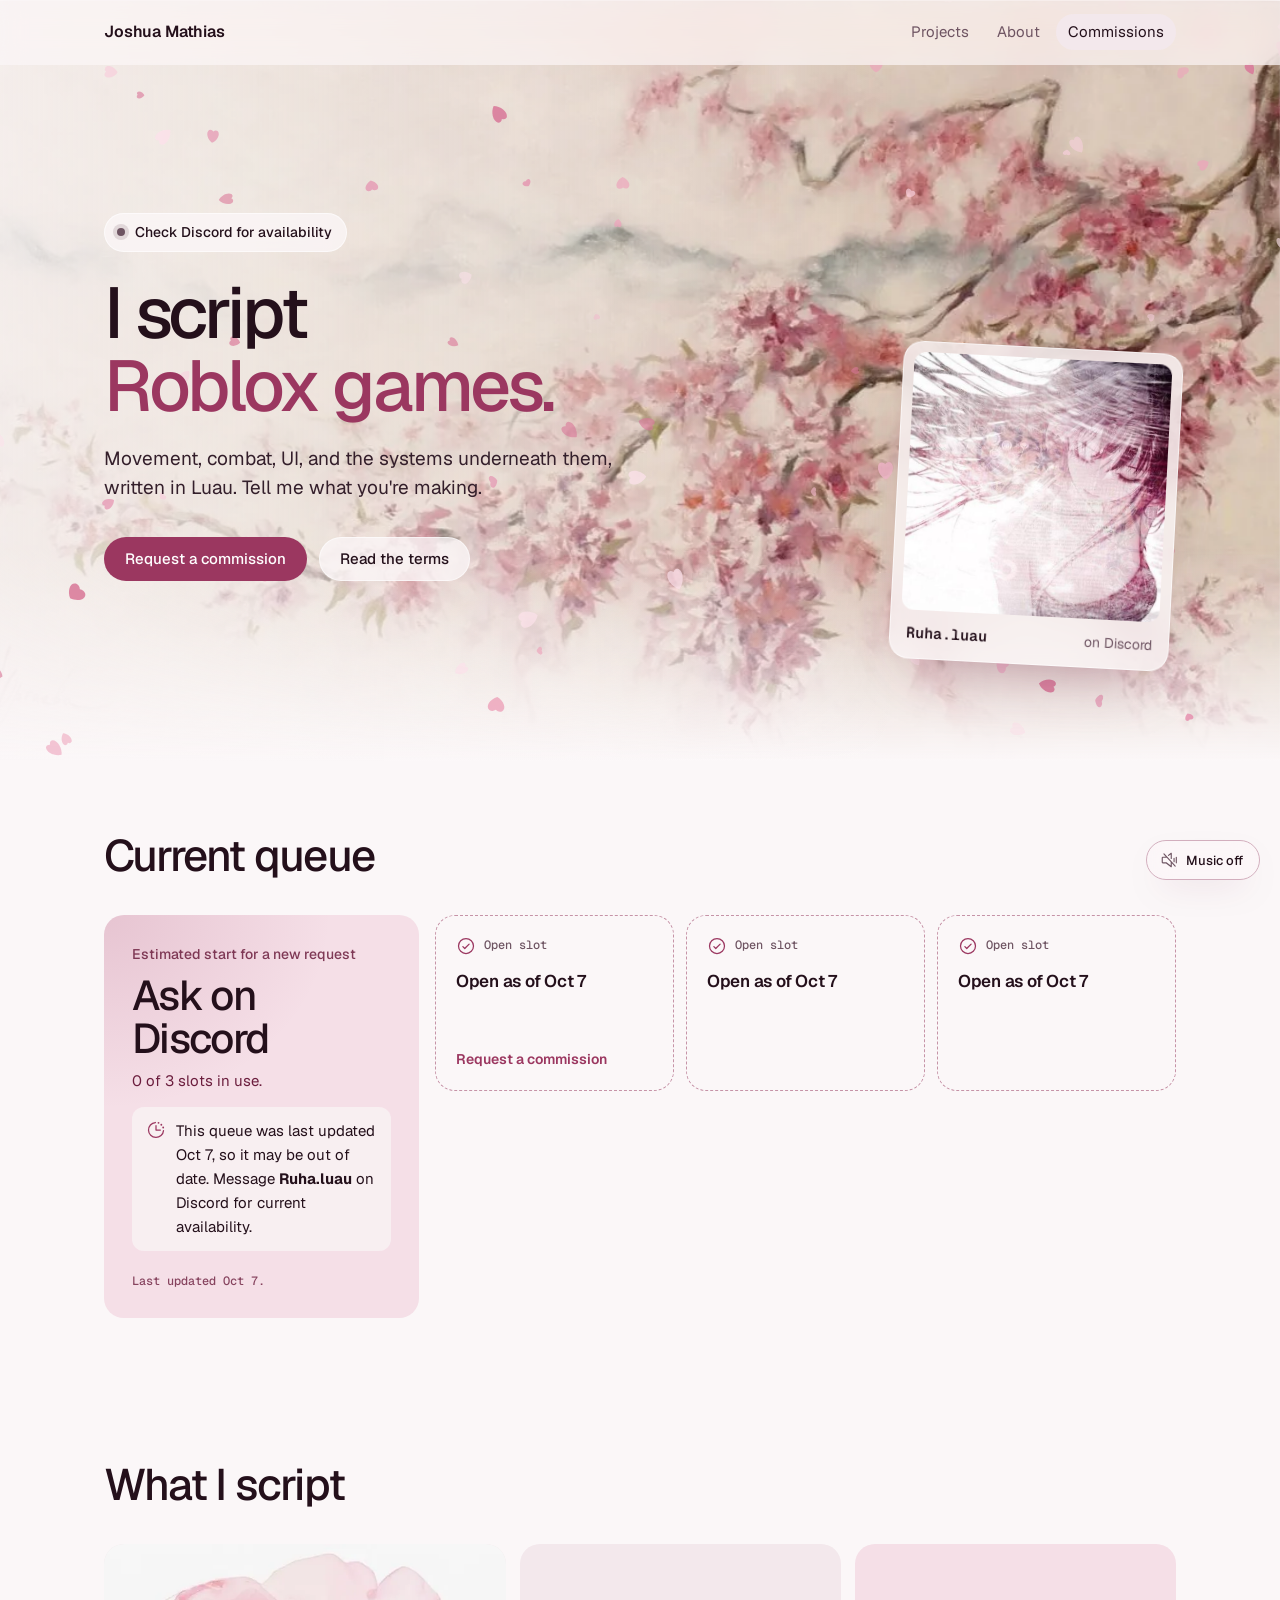
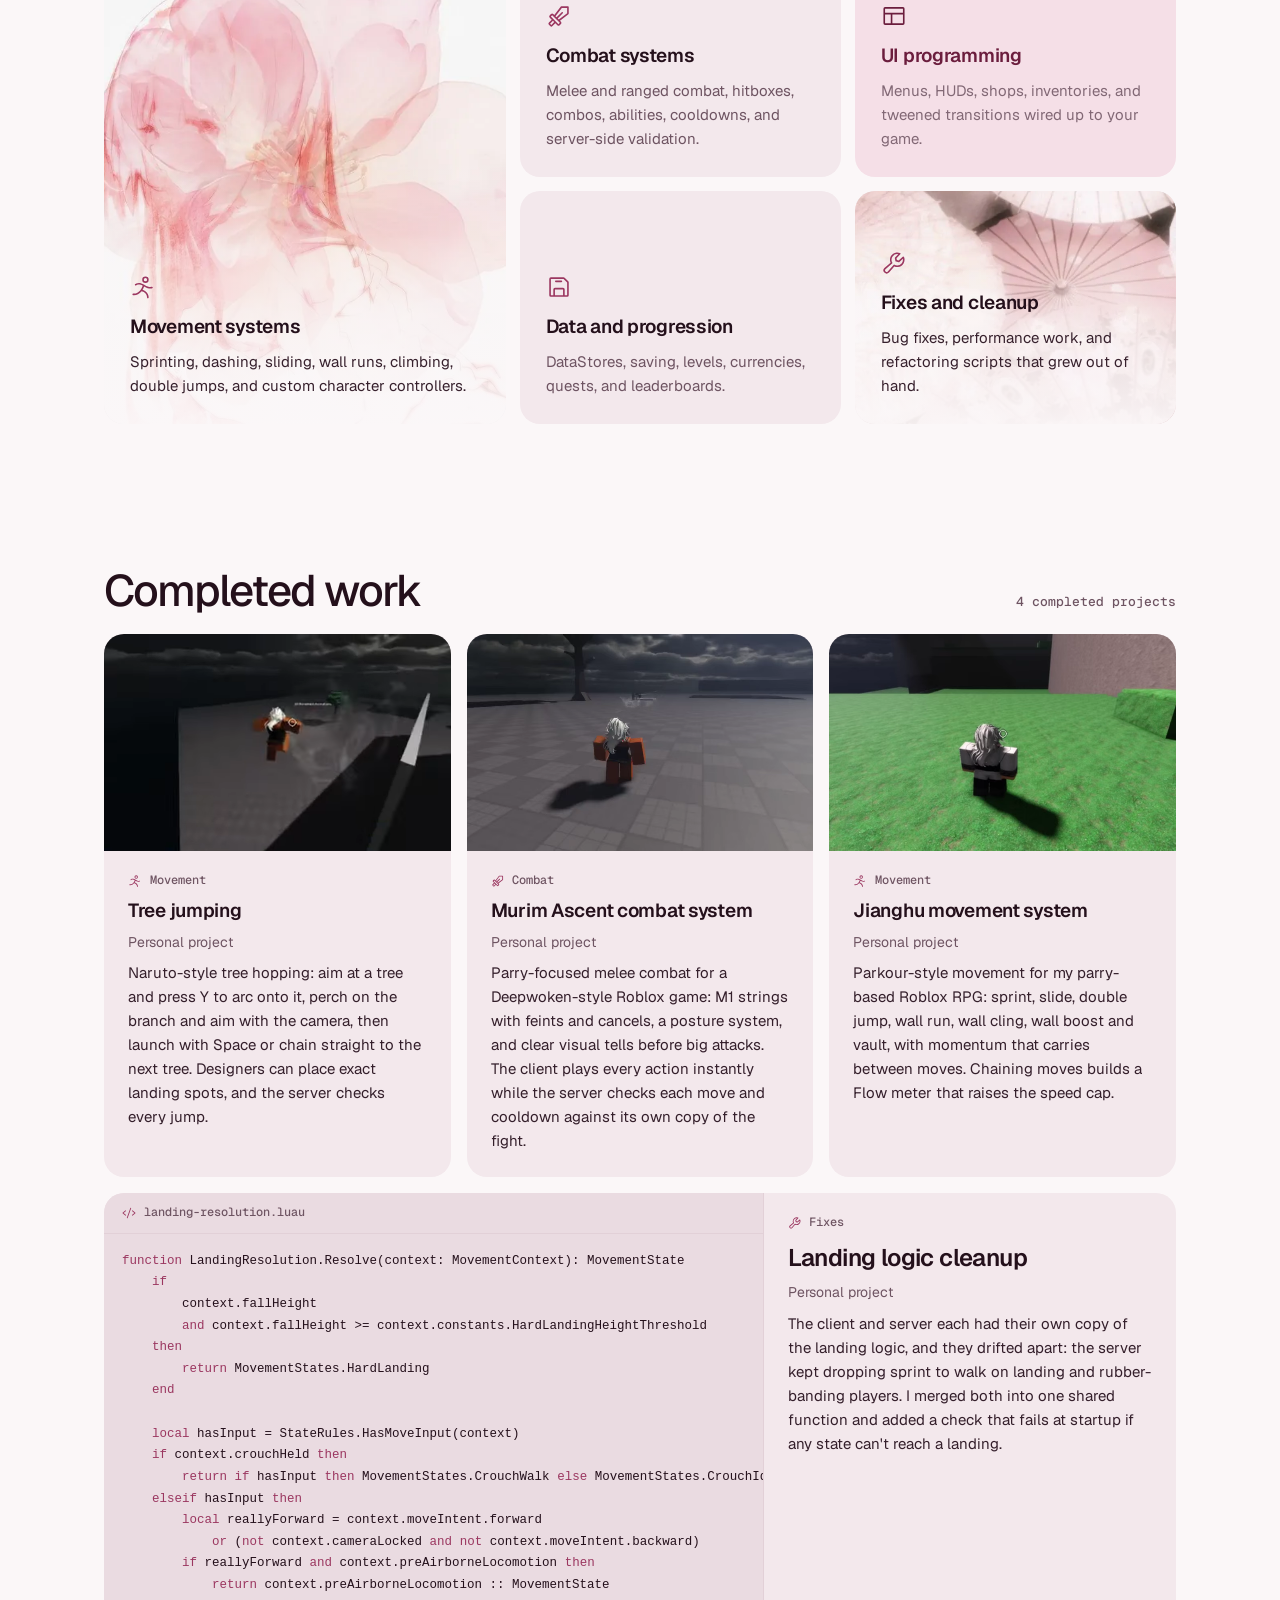
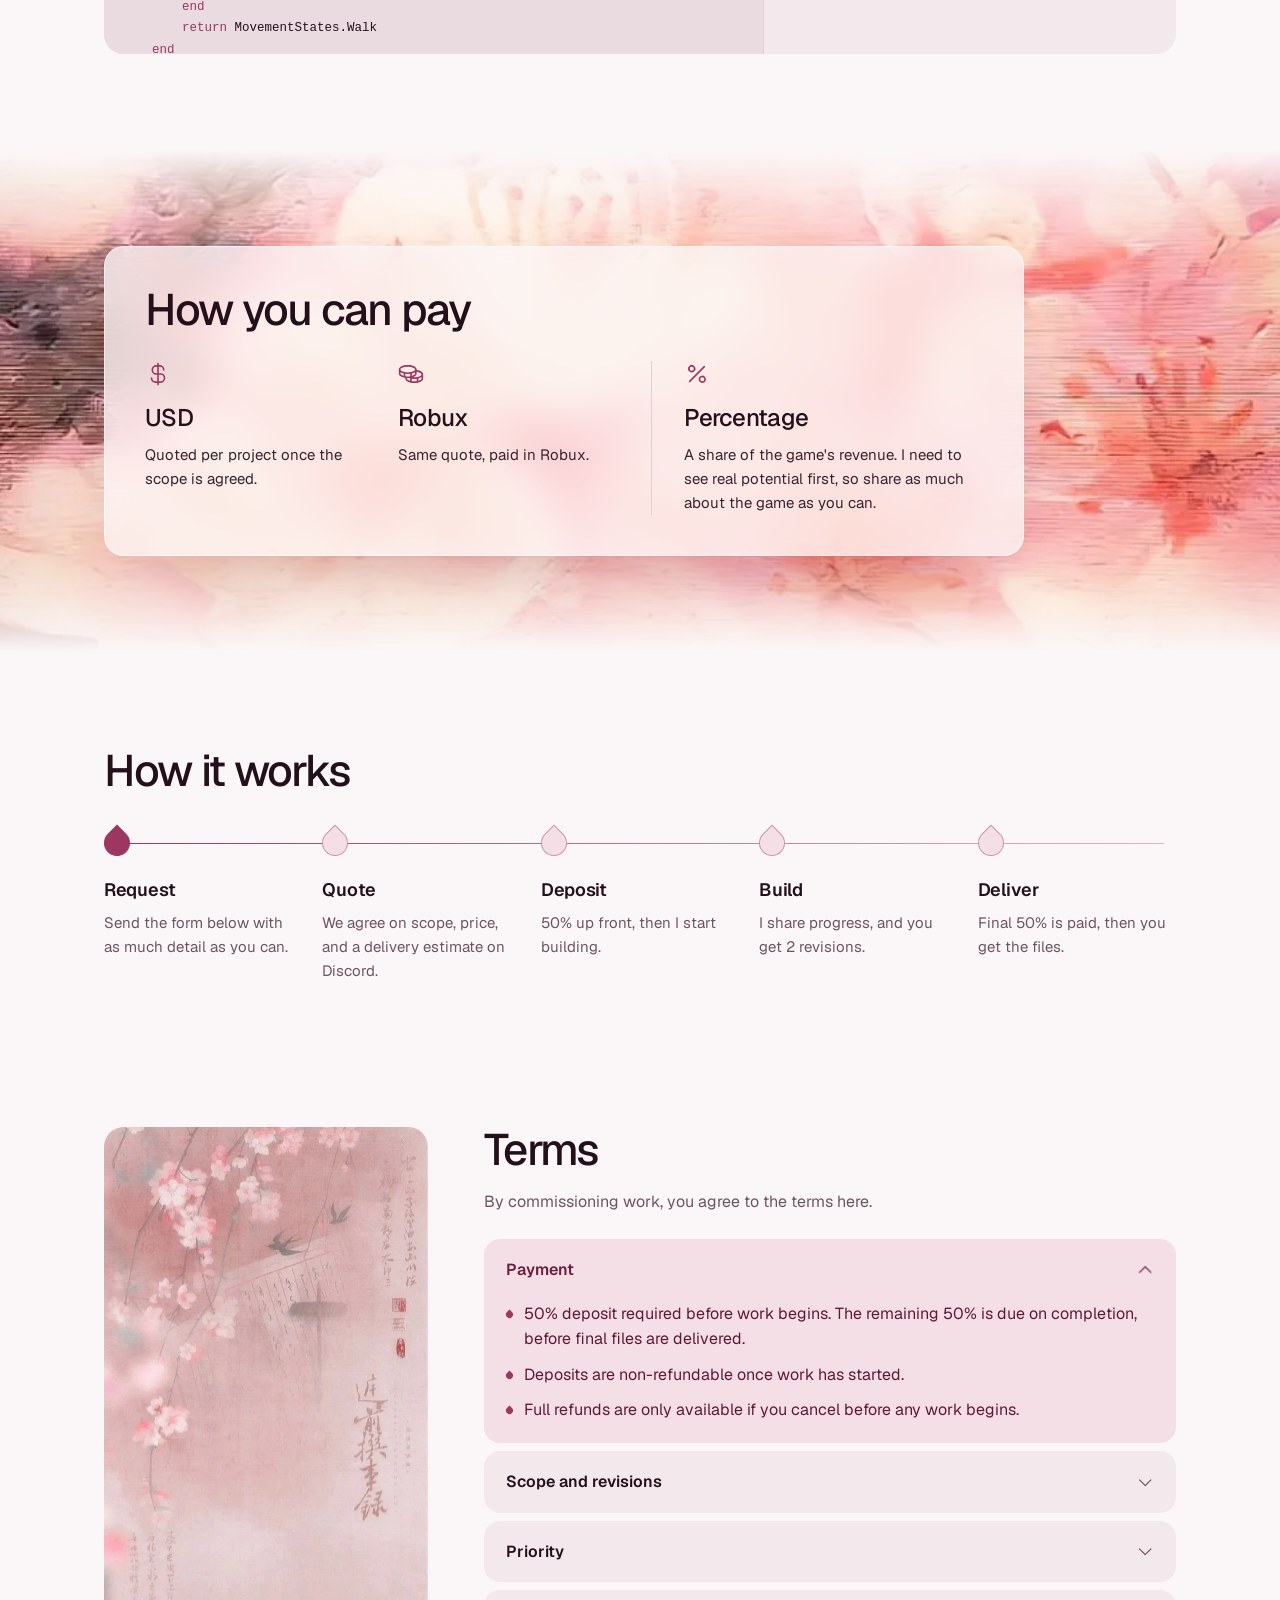
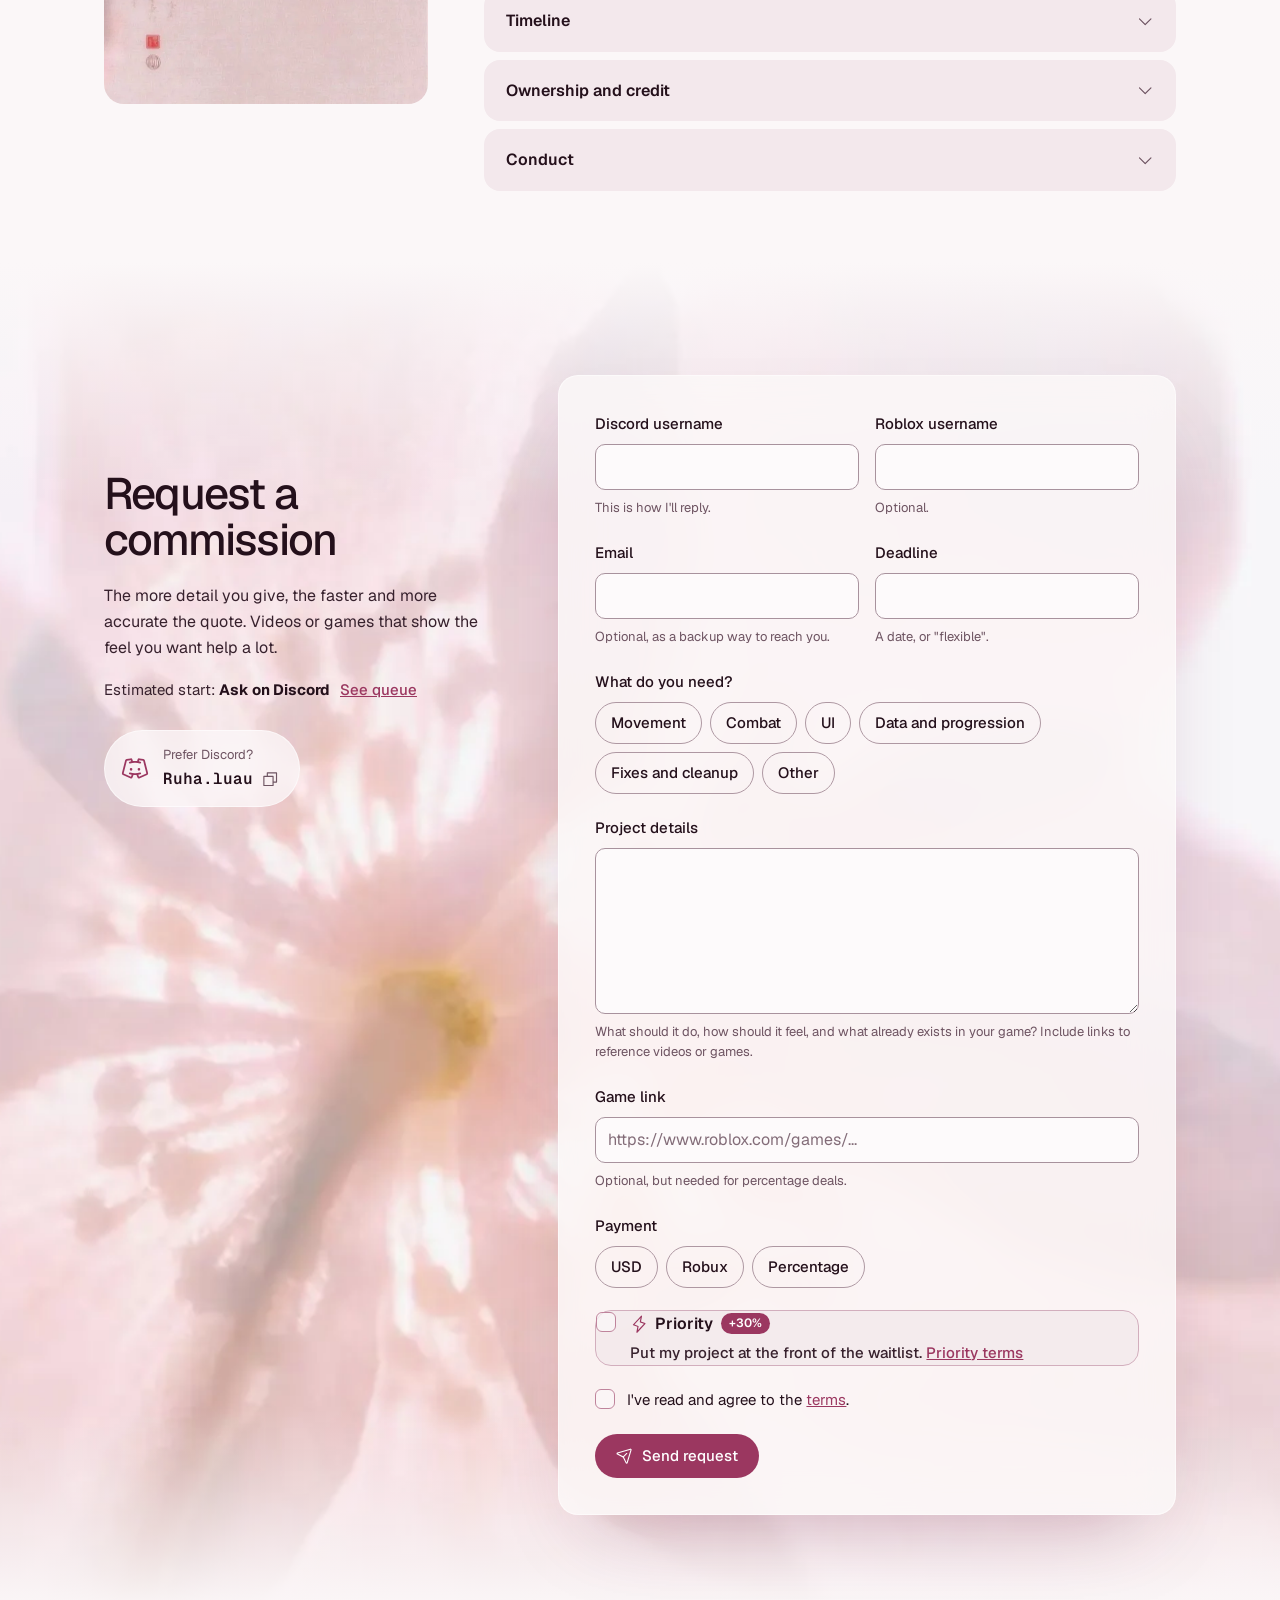
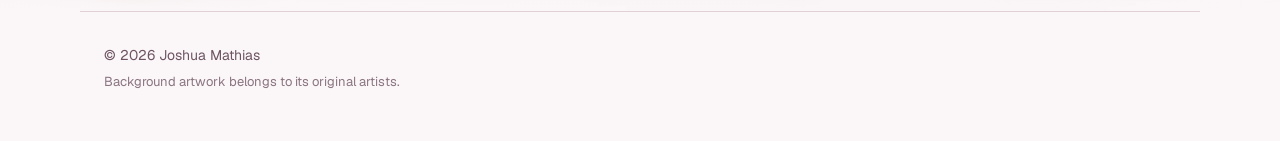
==== commissions.html @ 60792d30 "Set the commissions headline on two lines with an accent second line Updates the link preview image " ====
<!doctype html>
<html lang="en">
<head>
  <meta charset="utf-8">
  <meta name="viewport" content="width=device-width, initial-scale=1">
  <title>Commissions | Joshua Mathias</title>
  <meta name="description" content="Roblox scripting commissions: movement, combat, UI, and game systems in Luau. Paid in USD, Robux, or a percentage.">
  <meta name="color-scheme" content="light dark">
  <meta name="theme-color" content="#9b3760">

  <meta property="og:type" content="website">
  <meta property="og:url" content="https://jmscripts1.github.io/commissions.html">
  <meta property="og:title" content="Roblox scripting commissions | Ruha.luau">
  <meta property="og:description" content="Movement, combat, UI, and game systems in Luau. USD, Robux, or percentage.">
  <meta property="og:image" content="https://jmscripts1.github.io/assets/og-commissions-3.jpg">
  <meta property="og:image:alt" content="Roblox scripting commissions by Joshua Mathias, Ruha.luau on Discord">
  <meta property="og:image:width" content="1200">
  <meta property="og:image:height" content="630">
  <meta name="twitter:card" content="summary_large_image">

  <link rel="icon" href="assets/favicon.svg" type="image/svg+xml">
  <link rel="preload" href="assets/fonts/Geist-Variable.woff2" as="font" type="font/woff2" crossorigin>
  <link rel="preload" href="assets/img/sakura-branch.webp" as="image">
  <link rel="stylesheet" href="assets/style.css">
  <link rel="stylesheet" href="assets/commissions.css">
  <script>document.documentElement.classList.add("js")</script>
</head>
<body class="art cpage">
  <a class="skip" href="#main">Skip to content</a>

  <header class="nav">
    <div class="wrap nav__inner">
      <a class="nav__name" href="./">Joshua Mathias</a>
      <nav aria-label="Primary">
        <ul class="nav__links">
          <li><a href="./#projects">Projects</a></li>
          <li class="nav__hide-sm"><a href="./#about">About</a></li>
          <li><a href="commissions.html" aria-current="page">Commissions</a></li>
        </ul>
      </nav>
    </div>
  </header>

  <main id="main">
    <!-- Hero: painting fills the band, copy sits in its empty misty left side -->
    <section class="ch">
      <img class="ch__art" src="assets/img/sakura-branch.webp" width="1200" height="659" alt="" fetchpriority="high">
      <canvas class="ch__canvas" data-petals aria-hidden="true"></canvas>
      <div class="wrap ch__inner">
        <div class="ch__copy">
          <p class="status" data-queue-status><span class="status__dot" aria-hidden="true"></span><span data-queue-status-text>Roblox scripting commissions</span></p>
          <h1 class="ch__title">I script <span>Roblox games.</span></h1>
          <p class="ch__sub">Movement, combat, UI, and the systems underneath them, written in Luau. Tell me what you're making.</p>
          <div class="hero__ctas">
            <a class="btn btn--primary" href="#request">Request a commission</a>
            <a class="btn btn--glass" href="#terms">Read the terms</a>
          </div>
        </div>
        <figure class="ch__me">
          <img src="assets/avatar.jpg" width="460" height="460" alt="Joshua's profile picture: an anime-style illustration in soft pink and crimson">
          <figcaption><strong>Ruha.luau</strong><span>on Discord</span></figcaption>
        </figure>
      </div>
    </section>

    <!-- Queue: filled in from assets/queue-data.js by assets/queue.js -->
    <section class="section wrap reveal" id="queue" aria-labelledby="queue-title">
      <h2 class="c-title" id="queue-title">Current queue</h2>
      <div class="queue" id="queue-board" aria-live="polite">
        <p class="queue__fallback">Message <strong>Ruha.luau</strong> on Discord for current availability.</p>
      </div>
    </section>

    <!-- Services: image-led bento, five cells for five services -->
    <section class="section wrap reveal" aria-labelledby="services-title">
      <h2 class="c-title" id="services-title">What I script</h2>
      <ul class="sv">
        <li class="sv__cell sv__cell--art sv--move">
          <img src="assets/img/petal-figure.webp" width="736" height="749" alt="" loading="lazy">
          <div class="sv__text">
            <svg class="icon sv__icon" aria-hidden="true"><use href="assets/icons.svg#i-person-simple-run"/></svg>
            <h3>Movement systems</h3>
            <p>Sprinting, dashing, sliding, wall runs, climbing, double jumps, and custom character controllers.</p>
          </div>
        </li>
        <li class="sv__cell sv--combat">
          <svg class="icon sv__icon" aria-hidden="true"><use href="assets/icons.svg#i-sword"/></svg>
          <h3>Combat systems</h3>
          <p>Melee and ranged combat, hitboxes, combos, abilities, cooldowns, and server-side validation.</p>
        </li>
        <li class="sv__cell sv__cell--tint sv--ui">
          <svg class="icon sv__icon" aria-hidden="true"><use href="assets/icons.svg#i-layout"/></svg>
          <h3>UI programming</h3>
          <p>Menus, HUDs, shops, inventories, and tweened transitions wired up to your game.</p>
        </li>
        <li class="sv__cell sv--data">
          <svg class="icon sv__icon" aria-hidden="true"><use href="assets/icons.svg#i-floppy-disk"/></svg>
          <h3>Data and progression</h3>
          <p>DataStores, saving, levels, currencies, quests, and leaderboards.</p>
        </li>
        <li class="sv__cell sv__cell--art sv--fix">
          <img src="assets/img/parasols.webp" width="540" height="542" alt="" loading="lazy">
          <div class="sv__text">
            <svg class="icon sv__icon" aria-hidden="true"><use href="assets/icons.svg#i-wrench"/></svg>
            <h3>Fixes and cleanup</h3>
            <p>Bug fixes, performance work, and refactoring scripts that grew out of hand.</p>
          </div>
        </li>
      </ul>
    </section>

    <!-- Completed work: filled in from assets/work-data.js by assets/work.js, hidden while empty -->
    <section class="section wrap" id="work" aria-labelledby="work-title" hidden>
      <div class="work-head">
        <h2 class="c-title" id="work-title">Completed work</h2>
        <p class="work-count" id="work-count"></p>
      </div>
      <div class="work-filters" id="work-filters" role="group" aria-label="Filter by type" hidden></div>
      <div class="work-grid" id="work-grid"></div>
    </section>

    <!-- Payment: full-bleed painted band with the three options on a frosted sheet -->
    <section class="pay-band reveal" aria-labelledby="pay-title">
      <img class="pay-band__art" src="assets/img/blossom-paint.webp" width="900" height="895" alt="" loading="lazy">
      <div class="wrap">
        <div class="pay-sheet">
          <h2 class="c-title" id="pay-title">How you can pay</h2>
          <div class="pay-opts">
            <div class="pay-opt">
              <svg class="icon" aria-hidden="true"><use href="assets/icons.svg#i-currency-dollar"/></svg>
              <h3>USD</h3>
              <p>Quoted per project once the scope is agreed.</p>
            </div>
            <div class="pay-opt">
              <svg class="icon" aria-hidden="true"><use href="assets/icons.svg#i-coins"/></svg>
              <h3>Robux</h3>
              <p>Same quote, paid in Robux.</p>
            </div>
            <div class="pay-opt pay-opt--pct">
              <svg class="icon" aria-hidden="true"><use href="assets/icons.svg#i-percent"/></svg>
              <h3>Percentage</h3>
              <p>A share of the game's revenue. I need to see real potential first, so share as much about the game as you can.</p>
            </div>
          </div>
        </div>
      </div>
    </section>

    <!-- Process: horizontal path of five petals -->
    <section class="section wrap reveal" aria-labelledby="process-title">
      <h2 class="c-title" id="process-title">How it works</h2>
      <ol class="path">
        <li><span class="path__mark" aria-hidden="true"></span><strong>Request</strong><span>Send the form below with as much detail as you can.</span></li>
        <li><span class="path__mark" aria-hidden="true"></span><strong>Quote</strong><span>We agree on scope, price, and a delivery estimate on Discord.</span></li>
        <li><span class="path__mark" aria-hidden="true"></span><strong>Deposit</strong><span>50% up front, then I start building.</span></li>
        <li><span class="path__mark" aria-hidden="true"></span><strong>Build</strong><span>I share progress, and you get 2 revisions.</span></li>
        <li><span class="path__mark" aria-hidden="true"></span><strong>Deliver</strong><span>Final 50% is paid, then you get the files.</span></li>
      </ol>
    </section>

    <!-- Terms: tall scroll painting beside the accordion -->
    <section class="section wrap terms-wrap reveal" id="terms" aria-labelledby="terms-title">
      <div class="terms-art">
        <img src="assets/img/sakura-scroll.webp" width="640" height="1138" alt="" loading="lazy">
      </div>
      <div>
        <h2 class="c-title" id="terms-title">Terms</h2>
        <p class="terms__note">By commissioning work, you agree to the terms here.</p>
        <div class="terms">
          <details open>
            <summary>Payment<svg class="icon" aria-hidden="true"><use href="assets/icons.svg#i-caret-down"/></svg></summary>
            <ul>
              <li>50% deposit required before work begins. The remaining 50% is due on completion, before final files are delivered.</li>
              <li>Deposits are non-refundable once work has started.</li>
              <li>Full refunds are only available if you cancel before any work begins.</li>
            </ul>
          </details>
          <details>
            <summary>Scope and revisions<svg class="icon" aria-hidden="true"><use href="assets/icons.svg#i-caret-down"/></svg></summary>
            <ul>
              <li>Project scope is agreed on before starting. Requests outside the original scope may cost extra.</li>
              <li>2 free revisions are included per project. Further revisions are billed separately.</li>
            </ul>
          </details>
          <details>
            <summary>Priority<svg class="icon" aria-hidden="true"><use href="assets/icons.svg#i-caret-down"/></svg></summary>
            <ul>
              <li>Priority costs an extra 30% on top of the quoted price, in USD or Robux.</li>
              <li>Your project moves to the front of the waitlist and starts in the next open slot, ahead of standard requests.</li>
              <li>Projects already in progress are not paused or bumped for priority work.</li>
              <li>If more than one client has priority, they're served first come, first served.</li>
              <li>The priority fee is paid up front together with the 50% deposit.</li>
              <li>The priority fee is non-refundable once your project has moved ahead, unless the start is delayed more than 3 days past the priority estimate because of me. In that case the fee is refunded.</li>
              <li>Late feedback or replies from you can still push back the delivery date.</li>
            </ul>
          </details>
          <details>
            <summary>Timeline<svg class="icon" aria-hidden="true"><use href="assets/icons.svg#i-caret-down"/></svg></summary>
            <ul>
              <li>You'll get an estimated delivery time at the start of each project.</li>
              <li>Late feedback or replies from you may push back the final delivery date.</li>
            </ul>
          </details>
          <details>
            <summary>Ownership and credit<svg class="icon" aria-hidden="true"><use href="assets/icons.svg#i-caret-down"/></svg></summary>
            <ul>
              <li>Final files are yours to use once payment is complete.</li>
              <li>Credit is appreciated but not required, unless we agree otherwise.</li>
              <li>I keep the right to show completed work in my portfolio, unless we discuss otherwise.</li>
            </ul>
          </details>
          <details>
            <summary>Conduct<svg class="icon" aria-hidden="true"><use href="assets/icons.svg#i-caret-down"/></svg></summary>
            <ul>
              <li>I can decline or cancel a project at my discretion, with a refund of any unused portion of payment.</li>
              <li>Disrespectful or abusive behavior toward me ends the project immediately, with no refund.</li>
            </ul>
          </details>
        </div>
      </div>
    </section>

    <!-- Request: blossom macro washes behind a frosted form sheet -->
    <section class="req reveal" id="request" aria-labelledby="request-title">
      <img class="req__art" src="assets/img/blossom-macro.webp" width="1000" height="1000" alt="" loading="lazy">
      <div class="wrap req__inner">
        <div class="req__intro">
          <h2 class="c-title" id="request-title">Request a commission</h2>
          <p>The more detail you give, the faster and more accurate the quote. Videos or games that show the feel you want help a lot.</p>
          <p class="req__estimate">Estimated start: <strong data-queue-estimate>ask on Discord</strong> <a href="#queue">See queue</a></p>
          <div class="discord">
            <svg class="icon" aria-hidden="true"><use href="assets/icons.svg#i-discord-logo"/></svg>
            <div>
              <span class="discord__label">Prefer Discord?</span>
              <button class="discord__copy copy" type="button" data-copy="Ruha.luau">
                <span class="copy__label">Ruha.luau</span>
                <svg class="icon copy__icon" aria-hidden="true"><use href="assets/icons.svg#i-copy"/></svg>
              </button>
            </div>
          </div>
        </div>

        <div class="req__sheet">
      <!-- Submissions go to Formspree form xaeqedwq (emails Joshua). -->
      <form class="form" id="commission-form" action="https://formspree.io/f/xaeqedwq" method="POST" novalidate>
        <input type="hidden" name="_subject" value="New commission request">
        <div class="hp" aria-hidden="true"><label>Leave this empty <input type="text" name="_gotcha" tabindex="-1" autocomplete="off"></label></div>

        <div class="form__grid">
          <div class="field">
            <label for="f-discord">Discord username</label>
            <input id="f-discord" name="discord" type="text" required autocomplete="off" aria-describedby="f-discord-help f-discord-err">
            <p class="field__help" id="f-discord-help">This is how I'll reply.</p>
            <p class="field__error" id="f-discord-err"></p>
          </div>
          <div class="field">
            <label for="f-roblox">Roblox username</label>
            <input id="f-roblox" name="roblox" type="text" autocomplete="off" aria-describedby="f-roblox-help">
            <p class="field__help" id="f-roblox-help">Optional.</p>
          </div>
          <div class="field">
            <label for="f-email">Email</label>
            <input id="f-email" name="email" type="email" autocomplete="email" aria-describedby="f-email-help f-email-err">
            <p class="field__help" id="f-email-help">Optional, as a backup way to reach you.</p>
            <p class="field__error" id="f-email-err"></p>
          </div>
          <div class="field">
            <label for="f-deadline">Deadline</label>
            <input id="f-deadline" name="deadline" type="text" aria-describedby="f-deadline-help">
            <p class="field__help" id="f-deadline-help">A date, or "flexible".</p>
          </div>
        </div>

        <fieldset class="field">
          <legend>What do you need?</legend>
          <div class="choices">
            <label class="choice"><input type="checkbox" name="systems" value="Movement"><span>Movement</span></label>
            <label class="choice"><input type="checkbox" name="systems" value="Combat"><span>Combat</span></label>
            <label class="choice"><input type="checkbox" name="systems" value="UI"><span>UI</span></label>
            <label class="choice"><input type="checkbox" name="systems" value="Data and progression"><span>Data and progression</span></label>
            <label class="choice"><input type="checkbox" name="systems" value="Fixes and cleanup"><span>Fixes and cleanup</span></label>
            <label class="choice"><input type="checkbox" name="systems" value="Other"><span>Other</span></label>
          </div>
          <p class="field__error" id="f-systems-err"></p>
        </fieldset>

        <div class="field">
          <label for="f-details">Project details</label>
          <textarea id="f-details" name="details" rows="6" required aria-describedby="f-details-help f-details-err"></textarea>
          <p class="field__help" id="f-details-help">What should it do, how should it feel, and what already exists in your game? Include links to reference videos or games.</p>
          <p class="field__error" id="f-details-err"></p>
        </div>

        <div class="field">
          <label for="f-game">Game link</label>
          <input id="f-game" name="game_link" type="url" inputmode="url" placeholder="https://www.roblox.com/games/..." aria-describedby="f-game-help f-game-err">
          <p class="field__help" id="f-game-help">Optional, but needed for percentage deals.</p>
          <p class="field__error" id="f-game-err"></p>
        </div>

        <fieldset class="field">
          <legend>Payment</legend>
          <div class="choices">
            <label class="choice"><input type="radio" name="payment" value="USD" required><span>USD</span></label>
            <label class="choice"><input type="radio" name="payment" value="Robux"><span>Robux</span></label>
            <label class="choice"><input type="radio" name="payment" value="Percentage"><span>Percentage</span></label>
          </div>
          <p class="field__error" id="f-payment-err"></p>
        </fieldset>

        <div class="field">
          <label class="prio-card">
            <input type="checkbox" name="priority" value="yes">
            <span class="prio-card__text">
              <span class="prio-card__title"><svg class="icon" aria-hidden="true"><use href="assets/icons.svg#i-lightning"/></svg>Priority <span class="prio-card__fee">+30%</span></span>
              <span>Put my project at the front of the waitlist. <a href="#terms">Priority terms</a></span>
            </span>
          </label>
        </div>

        <div class="field" data-show-for="USD Robux" hidden>
          <label for="f-budget">Budget</label>
          <input id="f-budget" name="budget" type="text" aria-describedby="f-budget-help">
          <p class="field__help" id="f-budget-help">A range is fine, like "$100 to $200" or "20k to 30k Robux".</p>
        </div>

        <div class="pct" data-show-for="Percentage" hidden>
          <p class="pct__note">For percentage deals I need to see the game's potential. Tell me where it's at.</p>
          <div class="form__grid">
            <div class="field">
              <label for="f-stage">Development stage</label>
              <select id="f-stage" name="game_stage">
                <option value="">Choose one</option>
                <option>Idea or early prototype</option>
                <option>In development</option>
                <option>Released, growing</option>
                <option>Released, established</option>
              </select>
            </div>
            <div class="field">
              <label for="f-share">Percentage offered</label>
              <input id="f-share" name="percentage_offered" type="text">
            </div>
          </div>
          <div class="field">
            <label for="f-team">Team, players, and plans</label>
            <textarea id="f-team" name="game_potential" rows="4" aria-describedby="f-team-help"></textarea>
            <p class="field__help" id="f-team-help">Team size and roles, current visits or CCU if released, and how you plan to grow and monetize it.</p>
          </div>
        </div>

        <div class="field">
          <label class="agree"><input type="checkbox" name="agreed_to_terms" value="yes" required><span>I've read and agree to the <a href="#terms">terms</a>.</span></label>
          <p class="field__error" id="f-agree-err"></p>
        </div>

        <div class="form__submit">
          <button class="btn btn--primary" type="submit">
            <svg class="icon" aria-hidden="true"><use href="assets/icons.svg#i-paper-plane-tilt"/></svg>
            <span class="submit__label">Send request</span>
          </button>
          <p class="form__status" role="status" aria-live="polite"></p>
        </div>
      </form>

      <div class="sent" id="sent" hidden tabindex="-1">
        <svg class="icon" aria-hidden="true"><use href="assets/icons.svg#i-check-circle"/></svg>
        <h3>Request sent</h3>
        <p>Thanks. I'll reach out on Discord, so make sure you can receive DMs or friend requests from <strong>Ruha.luau</strong>.</p>
      </div>
        </div>
      </div>
    </section>
  </main>

  <button class="music" type="button" aria-pressed="false" hidden>
    <svg class="icon music__icon" aria-hidden="true"><use href="assets/icons.svg#i-speaker-simple-slash"/></svg>
    <span class="music__bars" aria-hidden="true"><i></i><i></i><i></i></span>
    <span class="music__label">Music off</span>
  </button>

  <footer class="footer wrap">
    <p>&copy; <span id="year">2026</span> Joshua Mathias</p>
    <p class="footer__credit">Background artwork belongs to its original artists.</p>
  </footer>

  <script src="assets/main.js" defer></script>
  <script src="assets/engine.js" defer></script>
  <script src="assets/queue-data.js" defer></script>
  <script src="assets/queue.js" defer></script>
  <script src="assets/work-data.js" defer></script>
  <script src="assets/work.js" defer></script>
  <script src="assets/music.js" defer></script>
  <script src="assets/commissions.js" defer></script>
</body>
</html>
---- assets/style.css ----
/* Geist and Geist Mono by Vercel, SIL Open Font License (assets/fonts/OFL.txt) */
@font-face {
  font-family: "Geist";
  src: url("fonts/Geist-Variable.woff2") format("woff2");
  font-weight: 100 900;
  font-display: swap;
}
@font-face {
  font-family: "Geist Mono";
  src: url("fonts/GeistMono-Variable.woff2") format("woff2");
  font-weight: 100 900;
  font-display: swap;
}

:root {
  /* Palette sampled from the profile picture: blush whites, mauve greys, crimson-rose, plum-black */
  --bg: #fbf7f8;
  --surface: #f3e8ec;
  --surface-2: #eadbe1;
  --text: #24101b;
  --muted: #6e5462;
  --line: #e2d0d7;
  --accent: #9b3760;
  --accent-ink: #ffffff;
  --accent-soft: #f5dfe7;
  --accent-soft-ink: #6b1d3d;
  --error: #b42318;
  --shadow: 0 1px 2px rgb(110 30 70 / 0.06), 0 12px 32px -16px rgb(110 30 70 / 0.22);

  --radius: 16px;
  --pill: 999px;
  --ease: cubic-bezier(0.16, 1, 0.3, 1);
  --sans: "Geist", ui-sans-serif, system-ui, sans-serif;
  --mono: "Geist Mono", ui-monospace, "SF Mono", Menlo, monospace;

  /* z-index scale: nav 10, skip link 20 */
}

@media (prefers-color-scheme: dark) {
  :root {
    --bg: #140910;
    --surface: #1f111a;
    --surface-2: #2a1822;
    --text: #f6eaee;
    --muted: #bca4af;
    --line: #3a2430;
    --accent: #e68aac;
    --accent-ink: #2a0716;
    --accent-soft: #3a1727;
    --accent-soft-ink: #f4c3d4;
    --error: #ff8a80;
    --shadow: 0 1px 2px rgb(0 0 0 / 0.4), 0 12px 32px -16px rgb(0 0 0 / 0.7);
  }
}

*, *::before, *::after { box-sizing: border-box; }
[hidden] { display: none !important; }
html { scroll-behavior: smooth; scroll-padding-top: 88px; -webkit-text-size-adjust: 100%; }
body {
  margin: 0;
  background: var(--bg);
  color: var(--text);
  font-family: var(--sans);
  font-size: 1rem;
  line-height: 1.6;
  -webkit-font-smoothing: antialiased;
  text-rendering: optimizeLegibility;
}
h1, h2, h3, p, ul, ol, dl, dd { margin: 0; }
ul, ol { padding: 0; list-style: none; }
a { color: inherit; }
:focus-visible { outline: 2px solid var(--accent); outline-offset: 3px; border-radius: 6px; }

.icon { width: 1.15em; height: 1.15em; fill: currentColor; flex: none; }

.wrap { width: 100%; max-width: 1120px; margin-inline: auto; padding-inline: 24px; }
@media (max-width: 767px) { .wrap { padding-inline: 16px; } }

.skip {
  position: absolute; left: 16px; top: -48px; z-index: 20;
  background: var(--accent); color: var(--accent-ink);
  padding: 8px 14px; border-radius: var(--pill); text-decoration: none;
}
.skip:focus { top: 12px; }

/* Nav */
.nav {
  position: sticky; top: 0; z-index: 10;
  background: color-mix(in srgb, var(--bg) 82%, transparent);
  backdrop-filter: saturate(160%) blur(12px);
  -webkit-backdrop-filter: saturate(160%) blur(12px);
  border-bottom: 1px solid color-mix(in srgb, var(--line) 60%, transparent);
}
@media (prefers-reduced-transparency: reduce) { .nav { background: var(--bg); backdrop-filter: none; } }
.nav__inner { height: 64px; display: flex; align-items: center; justify-content: space-between; gap: 16px; }
.nav__name { font-weight: 600; letter-spacing: -0.01em; text-decoration: none; white-space: nowrap; }
.nav__links { display: flex; gap: 4px; }
.nav__links a {
  display: block; padding: 6px 12px; border-radius: var(--pill);
  color: var(--muted); text-decoration: none; font-size: 0.9375rem;
  transition: color 0.2s, background-color 0.2s;
}
.nav__links a:hover { color: var(--text); background: var(--surface); }
@media (max-width: 420px) {
  .nav__links { gap: 0; }
  .nav__links a { padding: 6px 7px; font-size: 0.875rem; }
  .nav__name { font-size: 0.9375rem; }
}

/* Buttons */
.btn {
  display: inline-flex; align-items: center; gap: 8px;
  height: 44px; padding: 0 20px; border-radius: var(--pill);
  font: 500 0.9375rem/1 var(--sans); white-space: nowrap; text-decoration: none;
  border: 1px solid transparent; cursor: pointer;
  transition: transform 0.2s var(--ease), background-color 0.2s, border-color 0.2s;
}
.btn:active { transform: translateY(1px) scale(0.98); }
.btn--primary { background: var(--accent); color: var(--accent-ink); }
.btn--primary:hover { background: color-mix(in srgb, var(--accent) 88%, var(--text)); }
.btn--ghost { background: transparent; color: var(--text); border-color: var(--line); }
.btn--ghost:hover { background: var(--surface); }

/* Hero */
.hero {
  display: grid; grid-template-columns: 1.35fr 1fr; gap: 56px; align-items: center;
  padding-top: 80px; padding-bottom: 88px;
}
.hero__title {
  font-size: clamp(2.5rem, 5.2vw, 4.25rem);
  line-height: 1.02; letter-spacing: -0.045em; font-weight: 600;
  max-width: 13ch;
}
.hero__sub { margin-top: 24px; font-size: 1.125rem; color: var(--muted); max-width: 44ch; }
.hero__ctas { margin-top: 32px; display: flex; flex-wrap: wrap; gap: 12px; }

.hero__side { position: relative; padding-bottom: 8px; }
.hero__avatar {
  display: block; width: 100%; height: auto; max-width: 380px; aspect-ratio: 1; margin-left: auto;
  object-fit: cover; border-radius: var(--radius);
  background: var(--surface);
}
.now {
  position: relative; margin-top: -88px; margin-right: 56px;
  background: color-mix(in srgb, var(--surface) 92%, transparent);
  -webkit-backdrop-filter: blur(10px); backdrop-filter: blur(10px);
  border: 1px solid var(--line);
  border-radius: var(--radius); padding: 22px 24px; box-shadow: var(--shadow);
}
@media (prefers-reduced-transparency: reduce) { .now { background: var(--surface); backdrop-filter: none; } }
.now__title { font: 500 0.8125rem/1 var(--mono); color: var(--muted); margin-bottom: 18px; }
.now__list { display: grid; gap: 16px; }
.now__list li { display: flex; gap: 12px; align-items: flex-start; }
.now__list .icon { color: var(--accent); margin-top: 0.2em; }

@media (max-width: 767px) {
  .hero { grid-template-columns: 1fr; gap: 40px; padding-top: 48px; padding-bottom: 56px; }
  .hero__avatar { max-width: 260px; margin-left: 0; }
  .now { margin-top: -56px; margin-right: 0; margin-left: 24px; }
}

/* Sections */
.section { padding-block: 72px; }
.section__title { font-size: clamp(1.75rem, 3vw, 2.25rem); line-height: 1.1; letter-spacing: -0.03em; font-weight: 600; margin-bottom: 32px; }
@media (max-width: 767px) { .section { padding-block: 48px; } }

/* Projects bento: feature spans two columns, tracker runs the full height on the right */
.bento {
  display: grid; gap: 16px;
  grid-template-columns: repeat(3, minmax(0, 1fr));
  grid-template-areas: "feature feature tall" "accent accent tall";
}
.tile {
  border-radius: var(--radius); padding: 28px;
  background: var(--surface);
  display: flex; flex-direction: column; gap: 16px;
}
.tile--feature { grid-area: feature; }
.tile--tall { grid-area: tall; background: var(--surface-2); }
.tile--accent {
  grid-area: accent; flex-direction: row; align-items: center; gap: 20px;
  background: var(--accent-soft); color: var(--accent-soft-ink);
}
.tile--accent .tile__body { color: inherit; opacity: 0.85; }
.tile__glyph { width: 40px; height: 40px; }
.tile__head { display: flex; justify-content: space-between; align-items: baseline; gap: 16px; }
.tile__title { font-size: 1.375rem; letter-spacing: -0.02em; font-weight: 600; }
.tile__body { color: var(--muted); max-width: 60ch; }
.tile__link {
  display: inline-flex; align-items: center; gap: 4px; flex: none;
  font-size: 0.875rem; color: var(--muted); text-decoration: none;
  transition: color 0.2s;
}
.tile__link:hover { color: var(--accent); }
.tile__link .icon { transition: transform 0.25s var(--ease); }
.tile__link:hover .icon { transform: translate(2px, -2px); }

.flow { display: grid; grid-template-columns: repeat(4, minmax(0, 1fr)); gap: 12px; margin-top: 8px; counter-reset: none; }
.flow__step {
  position: relative; display: flex; flex-direction: column; gap: 6px;
  padding-top: 16px; border-top: 2px solid var(--line);
  font-size: 0.875rem;
}
.flow__step:first-child { border-top-color: var(--accent); }
.flow__step .icon { width: 22px; height: 22px; color: var(--accent); }
.flow__step strong { font-weight: 600; }
.flow__step span { color: var(--muted); line-height: 1.45; }

.facts { display: grid; gap: 14px; margin-top: auto; }
.facts dt { font: 500 0.8125rem/1.4 var(--mono); color: var(--muted); }
.facts dd { font-weight: 500; }

.chips { display: flex; flex-wrap: wrap; gap: 6px; }
.chips li {
  font: 500 0.75rem/1 var(--mono); padding: 6px 10px; border-radius: var(--pill);
  border: 1px solid var(--line); color: var(--muted);
}
.chips--lg li { font-size: 0.875rem; padding: 8px 14px; color: var(--text); background: var(--surface); border-color: transparent; }

@media (max-width: 899px) {
  .bento { grid-template-columns: 1fr; grid-template-areas: "feature" "tall" "accent"; }
  .flow { grid-template-columns: repeat(2, minmax(0, 1fr)); row-gap: 20px; }
}
@media (max-width: 479px) {
  .tile { padding: 22px; }
  .flow { grid-template-columns: 1fr; }
  .tile--accent { flex-direction: column; align-items: flex-start; }
}

/* About */
.about { display: grid; grid-template-columns: 1.2fr 1fr; gap: 64px; align-items: start; }
.about__text p { font-size: 1.125rem; max-width: 58ch; }
.about__text p + p { margin-top: 18px; color: var(--muted); }
.offclock { display: grid; grid-template-columns: repeat(2, minmax(0, 1fr)); gap: 12px; margin-top: 24px; max-width: 58ch; }
.offclock__item { margin: 0; display: grid; }
.beat {
  display: flex; flex-direction: column; justify-content: space-between; gap: 14px; padding: 14px 16px 16px;
  border: 1px solid var(--line); border-radius: var(--radius); background: var(--surface);
}
.beat__head { display: flex; align-items: center; gap: 12px; }
.beat__play, .edit__play {
  display: grid; place-items: center; flex: none; width: 44px; height: 44px; border-radius: var(--pill);
  border: 0; background: var(--accent); color: var(--accent-ink); cursor: pointer;
  transition: transform 0.2s var(--ease);
}
.beat__play:active { transform: scale(0.94); }
.beat__play .icon, .edit__play .icon { width: 18px; height: 18px; }
.beat__play:not([aria-pressed="true"]) .icon, .edit__play .icon { margin-left: 2px; }
.beat__info { display: grid; gap: 2px; min-width: 0; }
.beat__info strong { font-weight: 600; font-size: 0.9375rem; }
.beat__time { font: 500 0.75rem/1.3 var(--mono); color: var(--muted); font-variant-numeric: tabular-nums; }
.beat__wave { display: flex; align-items: center; gap: 2px; height: 40px; cursor: pointer; touch-action: none; }
.beat__wave i { flex: 1; min-width: 1px; border-radius: 1px; background: color-mix(in srgb, var(--muted) 35%, transparent); transition: background-color 0.15s; }
.beat__wave i.is-on { background: var(--accent); }
.beat__wave:focus-visible { outline: 2px solid var(--accent); outline-offset: 4px; border-radius: 4px; }
.edit {
  position: relative; display: block; width: 100%; height: 100%; min-height: 0; padding: 0; overflow: hidden;
  border: 0; border-radius: var(--radius); background: #120a0f; cursor: pointer;
}
.edit video { display: block; width: 100%; height: 100%; aspect-ratio: 16 / 9; object-fit: cover; }
.edit__play {
  position: absolute; left: 50%; top: 50%; transform: translate(-50%, -50%);
  background: color-mix(in srgb, var(--bg) 85%, transparent); color: var(--accent);
  -webkit-backdrop-filter: blur(8px); backdrop-filter: blur(8px);
  transition: opacity 0.25s, transform 0.25s var(--ease);
}
.edit:hover .edit__play { transform: translate(-50%, -50%) scale(1.06); }
.edit.is-playing .edit__play { opacity: 0; }
.edit:focus-visible { outline: 2px solid var(--accent); outline-offset: 3px; }
@media (max-width: 480px) { .offclock { grid-template-columns: 1fr; } }
.timeline { display: grid; gap: 28px; padding-top: 6px; }
.timeline li { display: grid; gap: 2px; padding-left: 20px; border-left: 2px solid var(--line); }
.timeline li:first-child { border-left-color: var(--accent); }
.timeline__when { font: 500 0.8125rem/1.6 var(--mono); color: var(--muted); }
.timeline strong { font-weight: 600; }
.timeline li > span:last-child { color: var(--muted); }
@media (max-width: 767px) { .about { grid-template-columns: 1fr; gap: 36px; } }

/* Tools */
.stack { display: grid; gap: 20px; }
.stack__row { display: grid; grid-template-columns: 200px 1fr; gap: 16px; align-items: center; }
.stack__row h3 { font-size: 1rem; font-weight: 500; color: var(--muted); }
@media (max-width: 767px) { .stack__row { grid-template-columns: 1fr; gap: 10px; } }

/* Contact */
.contact { padding-block: 96px 80px; }
.contact__title { font-size: clamp(2rem, 4.2vw, 3.25rem); line-height: 1.05; letter-spacing: -0.04em; font-weight: 600; max-width: 18ch; }
.contact__sub { margin-top: 16px; font-size: 1.125rem; color: var(--muted); }
.contact__actions { margin-top: 32px; display: flex; flex-wrap: wrap; gap: 12px; }
.copy { font-family: var(--mono); font-size: 0.875rem; }
.copy[data-state="done"] { border-color: var(--accent); color: var(--accent); }
.socials { margin-top: 28px; display: flex; flex-wrap: wrap; gap: 24px; }
.socials a {
  display: inline-flex; align-items: center; gap: 8px; color: var(--muted);
  text-decoration: none; transition: color 0.2s;
}
.socials a:hover { color: var(--text); }
@media (max-width: 479px) { .contact__actions .btn { width: 100%; justify-content: center; } }

.footer { padding-block: 32px 48px; border-top: 1px solid var(--line); color: var(--muted); font-size: 0.875rem; }

/* Motion: hero enters in sequence, sections fade up once as they scroll in */
@media (prefers-reduced-motion: no-preference) {
  .hero__copy > *, .hero__avatar, .now {
    animation: rise 0.8s var(--ease) both;
  }
  .hero__sub { animation-delay: 0.08s; }
  .hero__ctas { animation-delay: 0.16s; }
  .hero__avatar { animation-delay: 0.2s; }
  .now { animation-delay: 0.32s; }

  .js .reveal { opacity: 0; transform: translateY(24px); transition: opacity 0.8s var(--ease), transform 0.8s var(--ease); }
  .js .reveal.is-in { opacity: 1; transform: none; }
}
@keyframes rise { from { opacity: 0; transform: translateY(16px); } to { opacity: 1; transform: none; } }


/* ---------- Shared art-page tokens (home + commissions) ---------- */
:root {
  --sheet: color-mix(in srgb, var(--bg) 78%, transparent);
  --sheet-line: color-mix(in srgb, #ffffff 55%, transparent);
  --art-filter: none;
  --r-lg: 20px;
}
@media (prefers-color-scheme: dark) {
  :root {
    --sheet: color-mix(in srgb, var(--bg) 80%, transparent);
    --sheet-line: color-mix(in srgb, #ffffff 10%, transparent);
    --art-filter: brightness(0.5) saturate(1.15) contrast(1.05);
  }
}
@media (prefers-reduced-transparency: reduce) {
  :root { --sheet: var(--bg); }
}

.art .nav { background: color-mix(in srgb, var(--bg) 70%, transparent); border-bottom-color: transparent; }

.btn--glass {
  background: var(--sheet); color: var(--text);
  border-color: var(--sheet-line);
  -webkit-backdrop-filter: blur(12px); backdrop-filter: blur(12px);
}
.btn--glass:hover { background: color-mix(in srgb, var(--bg) 92%, transparent); }


/* Shared filter chips (projects, completed work) */
.work-filters { display: flex; flex-wrap: wrap; gap: 8px; margin-bottom: 20px; }
.wf {
  padding: 7px 14px; border-radius: var(--pill); cursor: pointer;
  border: 1px solid color-mix(in srgb, var(--accent) 18%, var(--line)); background: transparent;
  font: 500 0.875rem/1 var(--sans); color: var(--text);
  transition: background-color 0.2s, color 0.2s;
}
.wf:hover { background: var(--accent-soft); }
.wf.is-on { background: var(--accent); border-color: var(--accent); color: var(--accent-ink); }


/* Shared nav states */
.nav__links a[aria-current="page"] { color: var(--text); background: var(--surface); }
@media (max-width: 479px) { .nav__hide-sm { display: none; } }
@media (max-width: 379px) { .nav__hide-xs { display: none; } }

/* Home page commissions band */
.band {
  display: grid; grid-template-columns: 1fr auto; gap: 24px 40px; align-items: center;
  padding: 40px; border-radius: var(--radius);
  background: var(--accent-soft); color: var(--accent-soft-ink);
}
.band h2 { font-size: clamp(1.5rem, 2.6vw, 2rem); line-height: 1.15; letter-spacing: -0.03em; font-weight: 600; }
.band p { margin-top: 8px; opacity: 0.85; max-width: 52ch; }
@media (max-width: 767px) { .band { grid-template-columns: 1fr; padding: 28px; } }
---- assets/commissions.css ----
/*
  Commissions page: soft sakura editorial look.
  Shape rule: image panels and sheets 20px, buttons/chips/status are pills, inputs 10px.
  Background paintings are the owner's reference images; overlays tint them toward the
  page background so text always sits on a calm field in both light and dark mode.
*/
.c-title {
  font-size: clamp(2rem, 3.6vw, 2.75rem); line-height: 1.05;
  letter-spacing: -0.04em; font-weight: 500; margin-bottom: 36px;
}

/* ---------- Hero ---------- */
.ch { position: relative; overflow: hidden; isolation: isolate; margin-top: -64px; touch-action: pan-y; }
.ch__art {
  position: absolute; inset: 0; z-index: -2;
  width: 100%; height: 100%; object-fit: cover; object-position: 70% 40%;
  filter: var(--art-filter);
}
.ch::after {
  content: ""; position: absolute; inset: 0; z-index: -1; pointer-events: none;
  background:
    linear-gradient(90deg, color-mix(in srgb, var(--bg) 80%, transparent) 0%, color-mix(in srgb, var(--bg) 35%, transparent) 45%, transparent 70%),
    linear-gradient(0deg, var(--bg) 0%, transparent 28%);
}
.ch__canvas { position: absolute; inset: 0; z-index: 0; width: 100%; height: 100%; pointer-events: none; }
.ch__inner {
  position: relative; z-index: 1;
  min-height: min(760px, 92dvh);
  display: grid; grid-template-columns: 1.3fr 1fr; align-items: center; gap: 48px;
  padding-top: 128px; padding-bottom: 96px;
}
.status {
  display: inline-flex; align-items: center; gap: 10px;
  padding: 7px 14px 7px 12px; border-radius: var(--pill);
  background: var(--sheet); border: 1px solid var(--sheet-line);
  -webkit-backdrop-filter: blur(10px); backdrop-filter: blur(10px);
  font-size: 0.875rem; font-weight: 500;
}
.status__dot { width: 8px; height: 8px; border-radius: var(--pill); background: var(--accent); box-shadow: 0 0 0 4px color-mix(in srgb, var(--accent) 22%, transparent); }
.ch__title {
  margin-top: 24px;
  font-size: clamp(2.6rem, 5.6vw, 4.75rem); line-height: 1.02;
  letter-spacing: -0.045em; font-weight: 500;
}
.ch__title span { display: block; color: var(--accent); }
.ch__sub { margin-top: 22px; font-size: 1.1875rem; line-height: 1.55; max-width: 40ch; color: color-mix(in srgb, var(--text) 78%, var(--muted)); }
.ch .hero__ctas { margin-top: 34px; }

.ch__me {
  margin: 0; justify-self: end; align-self: end;
  width: min(100%, 280px); transform: rotate(3deg);
  padding: 10px 10px 14px; border-radius: var(--r-lg);
  background: var(--sheet); border: 1px solid var(--sheet-line);
  -webkit-backdrop-filter: blur(14px); backdrop-filter: blur(14px);
  box-shadow: 0 30px 60px -30px rgb(110 30 70 / 0.45);
}
.ch__me img { display: block; width: 100%; height: auto; aspect-ratio: 1; object-fit: cover; border-radius: 12px; }
.ch__me figcaption { display: flex; justify-content: space-between; align-items: baseline; gap: 8px; padding: 12px 6px 0; font-size: 0.875rem; }
.ch__me figcaption strong { font: 600 0.9375rem/1.2 var(--mono); }
.ch__me figcaption span { color: var(--muted); }

@media (max-width: 767px) {
  .ch__inner { grid-template-columns: 1fr; min-height: 0; padding-top: 104px; padding-bottom: 48px; gap: 36px; }
  .ch__art { object-position: 80% 30%; }
  .ch::after {
    background:
      linear-gradient(180deg, color-mix(in srgb, var(--bg) 55%, transparent) 0%, color-mix(in srgb, var(--bg) 70%, transparent) 55%, var(--bg) 100%);
  }
  .ch__me { justify-self: start; width: 200px; transform: rotate(-2deg); }
}

@media (prefers-reduced-motion: no-preference) {
  .ch__copy > *, .ch__me { animation: rise 0.9s var(--ease) both; }
  .ch__copy > :nth-child(2) { animation-delay: 0.06s; }
  .ch__copy > :nth-child(3) { animation-delay: 0.12s; }
  .ch__copy > :nth-child(4) { animation-delay: 0.18s; }
  .ch__me { animation-name: rise-tilt; animation-delay: 0.28s; }
  .ch__art { animation: settle 2.4s var(--ease) both; }
  /* Painting drifts slightly slower than the page for depth, where supported */
  @supports (animation-timeline: scroll()) {
    .ch__art { animation: settle 2.4s var(--ease) both, drift linear both; animation-timeline: auto, scroll(); animation-range: normal, 0 600px; }
  }
}
@keyframes settle { from { transform: scale(1.06); opacity: 0.4; } to { transform: scale(1); opacity: 1; } }
@keyframes drift { to { translate: 0 120px; } }
@keyframes rise-tilt { from { opacity: 0; transform: translateY(24px) rotate(6deg); } to { opacity: 1; transform: rotate(3deg); } }
@media (max-width: 767px) and (prefers-reduced-motion: no-preference) {
  @keyframes rise-tilt { from { opacity: 0; transform: translateY(16px) rotate(-4deg); } to { opacity: 1; transform: rotate(-2deg); } }
}

/* ---------- Services bento ---------- */
.sv {
  display: grid; gap: 14px;
  grid-template-columns: 1.25fr 1fr 1fr;
  grid-template-areas: "move combat ui" "move data fix";
}
.sv--move { grid-area: move; } .sv--combat { grid-area: combat; } .sv--ui { grid-area: ui; }
.sv--data { grid-area: data; } .sv--fix { grid-area: fix; }
.sv__cell {
  position: relative; overflow: hidden; isolation: isolate;
  border-radius: var(--r-lg); padding: 26px; min-height: 230px;
  background: var(--surface);
  display: flex; flex-direction: column; justify-content: flex-end; gap: 8px;
  transition: transform 0.5s var(--ease);
}
.sv__cell--tint { background: var(--accent-soft); color: var(--accent-soft-ink); }
.sv__cell--tint p { color: inherit; opacity: 0.85; }
.sv__cell--art { padding: 0; }
.sv__cell--art img {
  position: absolute; inset: 0; z-index: -2; width: 100%; height: 100%; object-fit: cover;
  filter: var(--art-filter); transition: transform 1.2s var(--ease);
}
.sv__cell--art::after {
  content: ""; position: absolute; inset: 0; z-index: -1;
  background: linear-gradient(0deg, color-mix(in srgb, var(--bg) 92%, transparent) 0%, color-mix(in srgb, var(--bg) 60%, transparent) 38%, transparent 70%);
}
.sv--move { min-height: 480px; }
.sv--move::after { background: linear-gradient(0deg, color-mix(in srgb, var(--bg) 94%, transparent) 0%, color-mix(in srgb, var(--bg) 55%, transparent) 30%, transparent 55%); }
.sv__text { padding: 26px; display: grid; gap: 8px; }
.sv__icon { width: 26px; height: 26px; color: var(--accent); margin-bottom: 4px; }
.sv__cell--tint .sv__icon { color: inherit; }
.sv h3 { font-size: 1.1875rem; font-weight: 600; letter-spacing: -0.015em; }
.sv p { color: var(--muted); font-size: 0.9375rem; max-width: 42ch; }
.sv__cell--art p { color: color-mix(in srgb, var(--text) 75%, var(--muted)); }
@media (hover: hover) {
  .sv__cell--art:hover img { transform: scale(1.05); }
}
@media (max-width: 899px) {
  .sv { grid-template-columns: 1fr 1fr; grid-template-areas: "move move" "combat ui" "data fix"; }
  .sv--move { min-height: 380px; }
}
@media (max-width: 559px) {
  .sv { grid-template-columns: 1fr; grid-template-areas: "move" "combat" "ui" "data" "fix"; }
  .sv__cell { min-height: 0; }
  .sv--move { min-height: 340px; }
  .sv--fix { min-height: 240px; }
}

/* ---------- Payment band ---------- */
.pay-band { position: relative; overflow: hidden; isolation: isolate; padding-block: 96px; margin-block: 24px; }
.pay-band__art {
  position: absolute; inset: 0; z-index: -2; width: 100%; height: 100%; object-fit: cover;
  filter: var(--art-filter);
}
.pay-band::after {
  content: ""; position: absolute; inset: 0; z-index: -1;
  background: linear-gradient(180deg, var(--bg) 0%, transparent 22%, transparent 78%, var(--bg) 100%);
}
.pay-sheet {
  max-width: 920px; padding: 40px; border-radius: var(--r-lg);
  background: var(--sheet); border: 1px solid var(--sheet-line);
  -webkit-backdrop-filter: blur(18px) saturate(140%); backdrop-filter: blur(18px) saturate(140%);
  box-shadow: 0 40px 80px -40px rgb(110 30 70 / 0.35);
}
.pay-sheet .c-title { margin-bottom: 28px; }
.pay-opts { display: grid; grid-template-columns: 1fr 1fr 1.5fr; gap: 32px; }
.pay-opt { display: grid; gap: 6px; align-content: start; }
.pay-opt .icon { width: 26px; height: 26px; color: var(--accent); margin-bottom: 6px; }
.pay-opt h3 { font-size: 1.5rem; font-weight: 500; letter-spacing: -0.03em; }
.pay-opt p { color: color-mix(in srgb, var(--text) 72%, var(--muted)); font-size: 0.9375rem; }
.pay-opt--pct { padding-left: 32px; border-left: 1px solid var(--line); }
@media (max-width: 767px) {
  .pay-band { padding-block: 64px; }
  .pay-sheet { padding: 28px 22px; }
  .pay-opts { grid-template-columns: 1fr; gap: 24px; }
  .pay-opt--pct { padding-left: 0; border-left: 0; padding-top: 24px; border-top: 1px solid var(--line); }
}

/* ---------- Process path ---------- */
.path { display: grid; grid-template-columns: repeat(5, minmax(0, 1fr)); gap: 20px; position: relative; }
.path::before {
  content: ""; position: absolute; left: 12px; right: 12px; top: 13px; height: 1px;
  background: linear-gradient(90deg, var(--accent), color-mix(in srgb, var(--accent) 15%, var(--line)));
}
.path li { position: relative; display: grid; gap: 6px; align-content: start; }
.path__mark {
  width: 26px; height: 26px; margin-bottom: 14px;
  border-radius: 50% 0 50% 50%; transform: rotate(-45deg);
  background: var(--accent-soft); border: 1px solid color-mix(in srgb, var(--accent) 45%, transparent);
}
.path li:first-child .path__mark { background: var(--accent); border-color: var(--accent); }
.path strong { font-size: 1.125rem; font-weight: 600; letter-spacing: -0.015em; }
.path li > span:last-child { color: var(--muted); font-size: 0.9375rem; }
@media (max-width: 899px) {
  .path { grid-template-columns: 1fr; gap: 26px; padding-left: 44px; }
  .path::before { left: 12px; right: auto; top: 12px; bottom: 12px; width: 1px; height: auto;
    background: linear-gradient(180deg, var(--accent), color-mix(in srgb, var(--accent) 15%, var(--line))); }
  .path__mark { position: absolute; left: -44px; top: 0; margin: 0; }
}
@media (prefers-reduced-motion: no-preference) {
  .js .path li { opacity: 0; transform: translateY(14px); transition: opacity 0.7s var(--ease), transform 0.7s var(--ease); }
  .js .reveal.is-in .path li { opacity: 1; transform: none; }
  .js .reveal.is-in .path li:nth-child(2) { transition-delay: 0.08s; }
  .js .reveal.is-in .path li:nth-child(3) { transition-delay: 0.16s; }
  .js .reveal.is-in .path li:nth-child(4) { transition-delay: 0.24s; }
  .js .reveal.is-in .path li:nth-child(5) { transition-delay: 0.32s; }
}

/* ---------- Terms ---------- */
.terms-wrap { display: grid; grid-template-columns: 0.75fr 1.6fr; gap: 56px; align-items: start; }
.terms-art { position: sticky; top: 96px; }
.terms-art img {
  display: block; width: 100%; height: auto; max-height: 620px; object-fit: cover; object-position: top;
  border-radius: var(--r-lg); filter: var(--art-filter);
}
.terms__note { color: var(--muted); margin: -20px 0 24px; }
.terms { display: grid; gap: 8px; }
.terms details { background: var(--surface); border-radius: 16px; transition: background-color 0.3s; }
.terms details[open] { background: var(--accent-soft); }
.terms details[open] summary { color: var(--accent-soft-ink); }
.terms summary {
  list-style: none; cursor: pointer; display: flex; justify-content: space-between; align-items: center;
  padding: 18px 22px; font-weight: 600;
}
.terms summary::-webkit-details-marker { display: none; }
.terms summary .icon { color: var(--muted); transition: transform 0.3s var(--ease); }
.terms details[open] summary .icon { transform: rotate(180deg); color: inherit; }
.terms ul { padding: 0 22px 20px; display: grid; gap: 10px; }
.terms li { position: relative; padding-left: 18px; color: color-mix(in srgb, var(--accent-soft-ink) 80%, var(--text)); }
.terms li::before {
  content: ""; position: absolute; left: 0; top: 0.62em;
  width: 7px; height: 7px; border-radius: 50% 0 50% 50%; transform: rotate(-45deg); background: var(--accent);
}
@media (max-width: 767px) {
  .terms-wrap { grid-template-columns: 1fr; gap: 0; }
  .terms-art { display: none; }
}

/* ---------- Request ---------- */
.req { position: relative; overflow: hidden; isolation: isolate; padding-block: 112px 96px; }
.req__art {
  position: absolute; inset: 0; z-index: -2; width: 100%; height: 100%; object-fit: cover; object-position: 30% 50%;
  filter: var(--art-filter);
}
.req::after {
  content: ""; position: absolute; inset: 0; z-index: -1;
  background: linear-gradient(180deg, var(--bg) 0%, transparent 18%, transparent 85%, var(--bg) 100%);
}
.req__inner { display: grid; grid-template-columns: 1fr 1.55fr; gap: 56px; align-items: start; }
.req__intro { position: sticky; top: 96px; }
.req__intro > p { color: color-mix(in srgb, var(--text) 75%, var(--muted)); max-width: 40ch; }
.req__intro > .c-title + p { margin-top: -16px; }
.req__sheet {
  padding: 36px; border-radius: var(--r-lg);
  background: color-mix(in srgb, var(--bg) 88%, transparent); border: 1px solid var(--sheet-line);
  -webkit-backdrop-filter: blur(20px) saturate(140%); backdrop-filter: blur(20px) saturate(140%);
  box-shadow: 0 40px 80px -40px rgb(110 30 70 / 0.35);
}
@media (prefers-reduced-transparency: reduce) { .req__sheet { background: var(--bg); } }
.discord {
  margin-top: 28px; display: inline-flex; gap: 14px; align-items: center;
  padding: 14px 20px 14px 16px; border-radius: var(--pill);
  background: var(--sheet); border: 1px solid var(--sheet-line);
  -webkit-backdrop-filter: blur(12px); backdrop-filter: blur(12px);
}
.discord > .icon { width: 28px; height: 28px; color: var(--accent); }
.discord__label { display: block; font-size: 0.8125rem; color: var(--muted); }
.discord__copy {
  display: inline-flex; align-items: center; gap: 8px; padding: 0;
  background: none; border: 0; color: var(--text); cursor: pointer;
  font: 600 1rem/1.4 var(--mono);
}
.discord__copy .icon { color: var(--muted); }
.discord__copy[data-state="done"] { color: var(--accent); }
@media (max-width: 899px) {
  .req { padding-block: 72px 56px; }
  .req__inner { grid-template-columns: 1fr; gap: 28px; }
  .req__intro { position: static; }
  .req__sheet { padding: 24px 18px; }
}

/* ---------- Form ---------- */
.form { display: grid; gap: 22px; }
.form__grid { display: grid; grid-template-columns: 1fr 1fr; gap: 22px 16px; }
@media (max-width: 559px) { .form__grid { grid-template-columns: 1fr; } }
.field { display: grid; gap: 8px; margin: 0; padding: 0; border: 0; min-width: 0; }
.field label, .field legend { font-weight: 500; font-size: 0.9375rem; padding: 0; }
.field legend { margin-bottom: 8px; }
.field input[type="text"], .field input[type="email"], .field input[type="url"], .field textarea, .field select {
  width: 100%; font: 400 1rem/1.5 var(--sans); color: var(--text);
  background: color-mix(in srgb, var(--bg) 60%, #ffffff 40%);
  border: 1px solid color-mix(in srgb, var(--muted) 50%, var(--line));
  border-radius: 10px; padding: 10px 12px;
  transition: border-color 0.2s, box-shadow 0.2s;
}
@media (prefers-color-scheme: dark) {
  .field input[type="text"], .field input[type="email"], .field input[type="url"], .field textarea, .field select { background: var(--surface); }
}
.field textarea { resize: vertical; min-height: 120px; }
.field select { appearance: none; cursor: pointer; }
.field input::placeholder, .field textarea::placeholder { color: var(--muted); opacity: 0.85; }
.field input:focus, .field textarea:focus, .field select:focus {
  outline: none; border-color: var(--accent);
  box-shadow: 0 0 0 3px color-mix(in srgb, var(--accent) 22%, transparent);
}
.field__help { font-size: 0.8125rem; color: var(--muted); }
.field__error { font-size: 0.8125rem; color: var(--error); font-weight: 500; }
.field__error:empty { display: none; }

.choices { display: flex; flex-wrap: wrap; gap: 8px; }
.choice { position: relative; cursor: pointer; }
.choice input { position: absolute; z-index: 1; opacity: 0; inset: 0; width: 100%; height: 100%; margin: 0; cursor: pointer; }
.choice:hover input + span { background: var(--accent-soft); }
.choice span {
  display: inline-block; padding: 8px 15px; border-radius: var(--pill);
  border: 1px solid color-mix(in srgb, var(--muted) 45%, var(--line)); font-size: 0.9375rem;
  transition: background-color 0.2s, border-color 0.2s, color 0.2s, transform 0.2s var(--ease);
}
.choice:hover span { background: var(--accent-soft); }
.choice:active span { transform: scale(0.97); }
.choice input:checked + span { background: var(--accent); border-color: var(--accent); color: var(--accent-ink); }
.choice input:focus-visible + span { outline: 2px solid var(--accent); outline-offset: 3px; }

.pct { display: grid; gap: 22px; padding: 22px; border-radius: 16px; background: var(--accent-soft); }
.pct__note { color: var(--accent-soft-ink); font-weight: 500; }
.pct .field__help { color: var(--accent-soft-ink); opacity: 0.85; }

.agree { display: flex; gap: 12px; align-items: flex-start; font-weight: 400 !important; cursor: pointer; }

/* Custom checkboxes: rounded square that fills with the accent and shows a tick */
.agree input, .prio-card input {
  appearance: none; -webkit-appearance: none; flex: none;
  width: 20px; height: 20px; margin: 1px 0 0; border-radius: 6px; cursor: pointer;
  display: grid; place-content: center;
  border: 1.5px solid color-mix(in srgb, var(--accent) 50%, var(--line));
  background: color-mix(in srgb, var(--bg) 70%, transparent);
  transition: background-color 0.2s, border-color 0.2s, transform 0.15s var(--ease);
}
.agree input::before, .prio-card input::before {
  content: ""; width: 9px; height: 5px; margin-top: -2px;
  border-left: 2px solid var(--accent-ink); border-bottom: 2px solid var(--accent-ink);
  transform: rotate(-45deg) scale(0.4); opacity: 0;
  transition: transform 0.2s var(--ease), opacity 0.15s;
}
.agree input:checked, .prio-card input:checked { background: var(--accent); border-color: var(--accent); }
.agree input:checked::before, .prio-card input:checked::before { opacity: 1; transform: rotate(-45deg) scale(1); }
.agree input:active, .prio-card input:active { transform: scale(0.92); }
.agree input:focus-visible, .prio-card input:focus-visible { outline: 2px solid var(--accent); outline-offset: 3px; }

/* Priority option as a selectable card */
.prio-card {
  display: flex; gap: 14px; align-items: flex-start; cursor: pointer;
  padding: 16px 18px; border-radius: 16px;
  border: 1px solid color-mix(in srgb, var(--accent) 22%, var(--line));
  background: color-mix(in srgb, var(--surface) 70%, transparent);
  transition: background-color 0.25s, border-color 0.25s;
}
.prio-card:hover { border-color: color-mix(in srgb, var(--accent) 45%, var(--line)); }
.prio-card:has(input:checked) { background: var(--accent-soft); border-color: var(--accent); }
.prio-card__text { display: grid; gap: 4px; font-size: 0.9375rem; color: color-mix(in srgb, var(--text) 75%, var(--muted)); }
.prio-card__title { display: flex; align-items: center; gap: 6px; color: var(--text); font-weight: 600; font-size: 1rem; }
.prio-card__title .icon { color: var(--accent); }
.prio-card__fee {
  margin-left: 2px; padding: 2px 8px; border-radius: var(--pill);
  background: var(--accent); color: var(--accent-ink); font: 600 0.75rem/1.4 var(--sans);
}
.prio-card a { color: var(--accent); font-weight: 500; }
.agree a { color: var(--accent); }

.form__submit { display: flex; flex-wrap: wrap; align-items: center; gap: 16px; }
.btn:disabled { opacity: 0.6; cursor: progress; }
.form__status { font-size: 0.9375rem; }
.form__status[data-tone="error"] { color: var(--error); }

.hp { position: absolute; left: -9999px; width: 1px; height: 1px; overflow: hidden; }

.sent {
  display: grid; gap: 10px; padding: 32px; border-radius: 16px;
  background: var(--accent-soft); color: var(--accent-soft-ink);
}
.sent .icon { width: 36px; height: 36px; }
.sent h3 { font-size: 1.375rem; font-weight: 600; }
.sent:focus { outline: none; }

.footer__credit { margin-top: 6px; font-size: 0.8125rem; opacity: 0.8; }

/* ---------- Availability states (hero badge) ---------- */
.status[data-state="waitlist"] .status__dot { background: color-mix(in srgb, var(--accent) 45%, var(--muted)); box-shadow: 0 0 0 4px color-mix(in srgb, var(--muted) 18%, transparent); }
.status[data-state="closed"] .status__dot { background: var(--muted); box-shadow: none; }
@media (prefers-reduced-motion: no-preference) {
  .status[data-state="open"] .status__dot { animation: beat 2.4s var(--ease) infinite; }
}
@keyframes beat { 0%, 100% { box-shadow: 0 0 0 4px color-mix(in srgb, var(--accent) 22%, transparent); } 50% { box-shadow: 0 0 0 7px color-mix(in srgb, var(--accent) 6%, transparent); } }

/* ---------- Current queue ---------- */
.queue { display: grid; grid-template-columns: minmax(260px, 0.85fr) 2fr; gap: 16px; align-items: stretch; }
.queue__fallback { grid-column: 1 / -1; padding: 24px; border-radius: var(--r-lg); background: var(--surface); color: var(--muted); }

.qsum {
  display: flex; flex-direction: column; gap: 8px; padding: 28px; border-radius: var(--r-lg);
  background:
    radial-gradient(120% 80% at 0% 0%, color-mix(in srgb, var(--accent) 16%, transparent) 0%, transparent 60%),
    var(--accent-soft);
  color: var(--accent-soft-ink);
}
.qsum[data-state="closed"] { background: var(--surface); color: var(--text); }
.qsum__label { font-size: 0.875rem; font-weight: 500; opacity: 0.85; }
.qsum__value { font-size: clamp(2rem, 3.4vw, 2.6rem); line-height: 1.05; letter-spacing: -0.04em; font-weight: 500; color: var(--text); }
.qsum[data-state="open"] .qsum__value { color: var(--accent); }
.qsum__detail { font-size: 0.9375rem; }
.qsum__note { margin-top: 6px; padding: 12px 14px; border-radius: 12px; background: color-mix(in srgb, var(--bg) 55%, transparent); font-size: 0.9375rem; color: var(--text); }
.qsum__updated { margin-top: auto; padding-top: 14px; font: 500 0.75rem/1.4 var(--mono); opacity: 0.8; }

.qboard { display: grid; gap: 16px; align-content: start; }
.slots { display: grid; grid-template-columns: repeat(auto-fit, minmax(190px, 1fr)); gap: 12px; }
.slot {
  display: flex; flex-direction: column; gap: 6px; min-height: 176px;
  padding: 20px; border-radius: var(--r-lg);
  background: var(--surface);
}
.slot--open {
  background: transparent;
  border: 1.5px dashed color-mix(in srgb, var(--accent) 40%, var(--line));
}
.slot__top { display: flex; align-items: center; gap: 8px; margin-bottom: 6px; }
.slot__icon { width: 20px; height: 20px; color: var(--accent); }
.slot__stage { font: 500 0.75rem/1.3 var(--mono); color: var(--muted); }
.slot__title { font-size: 1.0625rem; font-weight: 600; letter-spacing: -0.015em; }
.slot__meta { font-size: 0.875rem; color: var(--muted); }
.slot__progress { display: flex; align-items: center; gap: 10px; margin-top: 4px; font: 500 0.75rem/1 var(--mono); color: var(--muted); }
/* Thin fill with no background track: length alone shows how far along it is */
.slot__bar { display: block; height: 3px; width: calc(var(--p) * 0.7); min-width: 4px; border-radius: var(--pill); background: var(--accent); }
.slot__eta { margin-top: auto; padding-top: 8px; font-size: 0.875rem; font-weight: 500; }
.slot__cta { margin-top: auto; padding-top: 8px; font-size: 0.875rem; font-weight: 600; color: var(--accent); text-decoration: none; }
.slot__cta:hover { text-decoration: underline; text-underline-offset: 3px; }

.waitlist { padding: 20px 22px; border-radius: var(--r-lg); background: var(--surface); }
.waitlist h3 { font-size: 1rem; font-weight: 600; display: flex; gap: 10px; align-items: baseline; margin-bottom: 12px; }
.waitlist h3 span { font-size: 0.875rem; font-weight: 400; color: var(--muted); }
.waitlist ol { display: flex; flex-wrap: wrap; gap: 8px; }
.waitlist li {
  display: inline-flex; align-items: center; gap: 8px; padding: 8px 14px; border-radius: var(--pill);
  background: var(--bg); font-size: 0.875rem;
}
.waitlist li .icon { color: var(--accent); }
.waitlist li span { color: var(--muted); }
.waitlist li strong { color: var(--text); font-weight: 600; margin-right: 4px; }

@media (max-width: 899px) { .queue { grid-template-columns: 1fr; } }
@media (max-width: 479px) { .slots { grid-template-columns: 1fr; } .slot { min-height: 0; } }

.req__estimate { margin-top: 18px; font-size: 0.9375rem; color: color-mix(in srgb, var(--text) 75%, var(--muted)); }
.req__estimate strong { color: var(--text); }
.req__estimate a { margin-left: 6px; color: var(--accent); font-weight: 500; }

/* ---------- Priority ---------- */
.prio-tag {
  margin-left: auto; display: inline-flex; align-items: center; gap: 4px;
  padding: 3px 9px 3px 7px; border-radius: var(--pill);
  background: var(--accent); color: var(--accent-ink);
  font: 600 0.6875rem/1.3 var(--sans);
}
.prio-tag .icon { width: 12px; height: 12px; }
.waitlist li.is-prio { background: var(--accent-soft); }
.waitlist li.is-prio span { color: var(--accent-soft-ink); }
.qprio {
  margin-top: 8px; padding: 14px 16px; border-radius: 12px;
  background: color-mix(in srgb, var(--bg) 60%, transparent);
  border: 1px solid color-mix(in srgb, var(--accent) 30%, transparent);
  font-size: 0.9375rem; color: var(--text);
}
.qprio__head { display: flex; align-items: center; gap: 6px; margin-bottom: 4px; }
.qprio__head .icon { color: var(--accent); }
.qprio strong { font-weight: 600; }

/* ---------- Completed work ---------- */
.work-head { display: flex; align-items: baseline; justify-content: space-between; gap: 16px; flex-wrap: wrap; }
.work-head .c-title { margin-bottom: 20px; }
.work-count { font: 500 0.8125rem/1.4 var(--mono); color: var(--muted); }
.work-grid { display: grid; grid-template-columns: 1fr; gap: 16px; }
@media (min-width: 640px) {
  .work-grid { grid-template-columns: repeat(2, minmax(0, 1fr)); }
  .wk.c2-span2 { grid-column: span 2; }
}
@media (min-width: 1024px) {
  .work-grid { grid-template-columns: repeat(3, minmax(0, 1fr)); }
  .wk.c2-span2 { grid-column: auto; }
  .wk.c3-span2 { grid-column: span 2; }
  .wk.c3-span3 { grid-column: 1 / -1; }
}
/* Wide cards put media and text side by side */
@media (min-width: 640px) and (max-width: 1023px) {
  .wk.c2-span2 { display: grid; grid-template-columns: 1.35fr 1fr; }
  .wk.c2-span2 .wk__media { aspect-ratio: auto; min-height: 300px; }
  .wk.c2-span2 .wk__code { border-bottom: 0; border-right: 1px solid var(--line); }
}
@media (min-width: 1024px) {
  .wk.c3-span2, .wk.c3-span3 { display: grid; grid-template-columns: 1.35fr 1fr; }
  .wk.c3-span3 { grid-template-columns: 1.6fr 1fr; }
  .wk.c3-span2 .wk__media, .wk.c3-span3 .wk__media { aspect-ratio: auto; min-height: 320px; }
  .wk.c3-span2 .wk__title, .wk.c3-span3 .wk__title { font-size: 1.5rem; letter-spacing: -0.025em; }
  .wk.c3-span2 .wk__code, .wk.c3-span3 .wk__code { border-bottom: 0; border-right: 1px solid var(--line); }
}
.wk {
  display: flex; flex-direction: column; overflow: hidden;
  border-radius: var(--r-lg); background: var(--surface);
}
.wk__media { position: relative; display: block; aspect-ratio: 16 / 10; background: var(--surface-2); overflow: hidden; }
.wk__media img, .wk__media video, .wk__media iframe {
  position: absolute; inset: 0; width: 100%; height: 100%; object-fit: cover; border: 0; display: block;
}
a.wk__media img { transition: transform 0.8s var(--ease); }
@media (hover: hover) { a.wk__media:hover img { transform: scale(1.03); } }
.wk__media--none {
  display: grid; place-items: center;
  background: radial-gradient(90% 90% at 30% 20%, color-mix(in srgb, var(--accent) 18%, transparent), transparent 70%), var(--accent-soft);
}
.wk__glyph { width: 44px; height: 44px; color: var(--accent); }
.wk__yt { position: absolute; inset: 0; padding: 0; border: 0; cursor: pointer; background: #111; }
.wk__play {
  position: absolute; left: 50%; top: 50%; transform: translate(-50%, -50%);
  width: 62px; height: 62px; border-radius: var(--pill); display: grid; place-items: center;
  background: color-mix(in srgb, var(--bg) 85%, transparent); color: var(--accent);
  -webkit-backdrop-filter: blur(8px); backdrop-filter: blur(8px);
  transition: transform 0.25s var(--ease);
}
.wk__play .icon { width: 26px; height: 26px; margin-left: 3px; }
.wk__yt:hover .wk__play { transform: translate(-50%, -50%) scale(1.06); }

.wk__code {
  margin: 0; display: flex; flex-direction: column; min-width: 0; min-height: 0;
  background: var(--surface-2); border-bottom: 1px solid var(--line);
}
.wk__file {
  display: flex; align-items: center; gap: 8px; padding: 12px 18px;
  font: 500 0.75rem/1.3 var(--mono); color: var(--muted); border-bottom: 1px solid var(--line);
}
.wk__file .icon { width: 14px; height: 14px; color: var(--accent); }
.wk__code pre {
  margin: 0; flex: 1; max-height: 420px; overflow: auto; padding: 16px 18px 18px;
  font: 400 0.78125rem/1.65 var(--mono); color: var(--text); tab-size: 4;
}
@media (max-width: 639px) { .wk__code pre { max-height: 300px; } }
.wk__code pre:focus-visible { outline: 2px solid var(--accent); outline-offset: -2px; }
.tk-k { color: var(--accent); font-weight: 500; }
.tk-s { color: color-mix(in srgb, var(--accent) 55%, var(--text)); }
.tk-n { color: color-mix(in srgb, var(--accent) 70%, var(--muted)); }
.tk-c { color: var(--muted); font-style: italic; }

.wk__body { display: flex; flex-direction: column; gap: 8px; padding: 22px 24px 24px; }
.wk__meta { display: flex; align-items: center; gap: 8px; font: 500 0.75rem/1.3 var(--mono); color: var(--muted); }
.wk__meta .icon { color: var(--accent); }
.wk__title { font-size: 1.1875rem; font-weight: 600; letter-spacing: -0.015em; }
.wk__client { font-size: 0.875rem; color: var(--muted); margin-top: -4px; }
.wk__summary { color: color-mix(in srgb, var(--text) 78%, var(--muted)); font-size: 0.9375rem; }
.wk__review { margin: 6px 0 0; padding: 14px 16px; border-radius: 12px; background: var(--accent-soft); color: var(--accent-soft-ink); }
.wk__review p {
  font-size: 0.9375rem; line-height: 1.5;
  display: -webkit-box; -webkit-line-clamp: 3; -webkit-box-orient: vertical; overflow: hidden;
}
.wk__review cite { display: block; margin-top: 6px; font-style: normal; font-size: 0.8125rem; opacity: 0.85; }
.wk__actions { display: flex; flex-wrap: wrap; gap: 8px; margin-top: auto; padding-top: 8px; }
.wk__link {
  display: inline-flex; align-items: center; gap: 6px; padding: 7px 13px; border-radius: var(--pill);
  border: 1px solid color-mix(in srgb, var(--accent) 22%, var(--line));
  font-size: 0.8125rem; font-weight: 500; color: var(--text); text-decoration: none;
  transition: background-color 0.2s;
}
.wk__link:hover { background: var(--accent-soft); }
.wk__link .icon { width: 14px; height: 14px; color: var(--accent); }
.wk__link--proof { background: var(--accent-soft); color: var(--accent-soft-ink); border-color: transparent; }


.status[data-state="stale"] .status__dot { background: var(--muted); box-shadow: 0 0 0 4px color-mix(in srgb, var(--muted) 18%, transparent); }
.qsum[data-state="stale"] .qsum__value { color: var(--text); }
.qsum__stale {
  display: flex; gap: 10px; align-items: flex-start; margin-top: 6px; padding: 12px 14px; border-radius: 12px;
  background: color-mix(in srgb, var(--bg) 65%, transparent); color: var(--text); font-size: 0.9375rem;
}
.qsum__stale .icon { flex: none; width: 20px; height: 20px; margin-top: 1px; color: var(--accent); }

/* ---------- Music toggle (z-index scale: nav 10, music 15, skip link 20) ---------- */
.music {
  position: fixed; right: 20px; bottom: 20px; z-index: 15;
  display: inline-flex; align-items: center; gap: 8px;
  padding: 10px 16px 10px 13px; border-radius: var(--pill); cursor: pointer;
  font: 500 0.8125rem/1 var(--sans); color: var(--text);
  background: var(--sheet); border: 1px solid color-mix(in srgb, var(--accent) 22%, var(--line));
  -webkit-backdrop-filter: blur(14px) saturate(140%); backdrop-filter: blur(14px) saturate(140%);
  box-shadow: 0 14px 34px -18px rgb(110 30 70 / 0.5);
  transition: transform 0.2s var(--ease), background-color 0.2s, border-color 0.2s;
}
.music:hover { border-color: color-mix(in srgb, var(--accent) 50%, var(--line)); }
.music:active { transform: scale(0.96); }
.music .icon { width: 18px; height: 18px; color: var(--muted); }
.music[data-on="true"] .icon { color: var(--accent); }
.music[data-on="true"] { border-color: color-mix(in srgb, var(--accent) 45%, var(--line)); }
@media (prefers-reduced-transparency: reduce) { .music { background: var(--bg); } }

/* Little equalizer bars, only while music plays */
.music__bars { display: none; align-items: flex-end; gap: 2px; height: 12px; }
.music[data-on="true"] .music__bars { display: inline-flex; }
.music__bars i { width: 2px; height: 4px; border-radius: 1px; background: var(--accent); }
@media (prefers-reduced-motion: no-preference) {
  .music[data-on="true"] .music__bars i { animation: eq 1.1s ease-in-out infinite; }
  .music__bars i:nth-child(2) { animation-delay: 0.25s; }
  .music__bars i:nth-child(3) { animation-delay: 0.5s; }
}
@keyframes eq { 0%, 100% { height: 3px; } 50% { height: 12px; } }

@media (max-width: 479px) {
  .music { right: 12px; bottom: 12px; padding: 10px 12px; }
  .music__label { position: absolute; width: 1px; height: 1px; overflow: hidden; clip: rect(0 0 0 0); white-space: nowrap; }
}
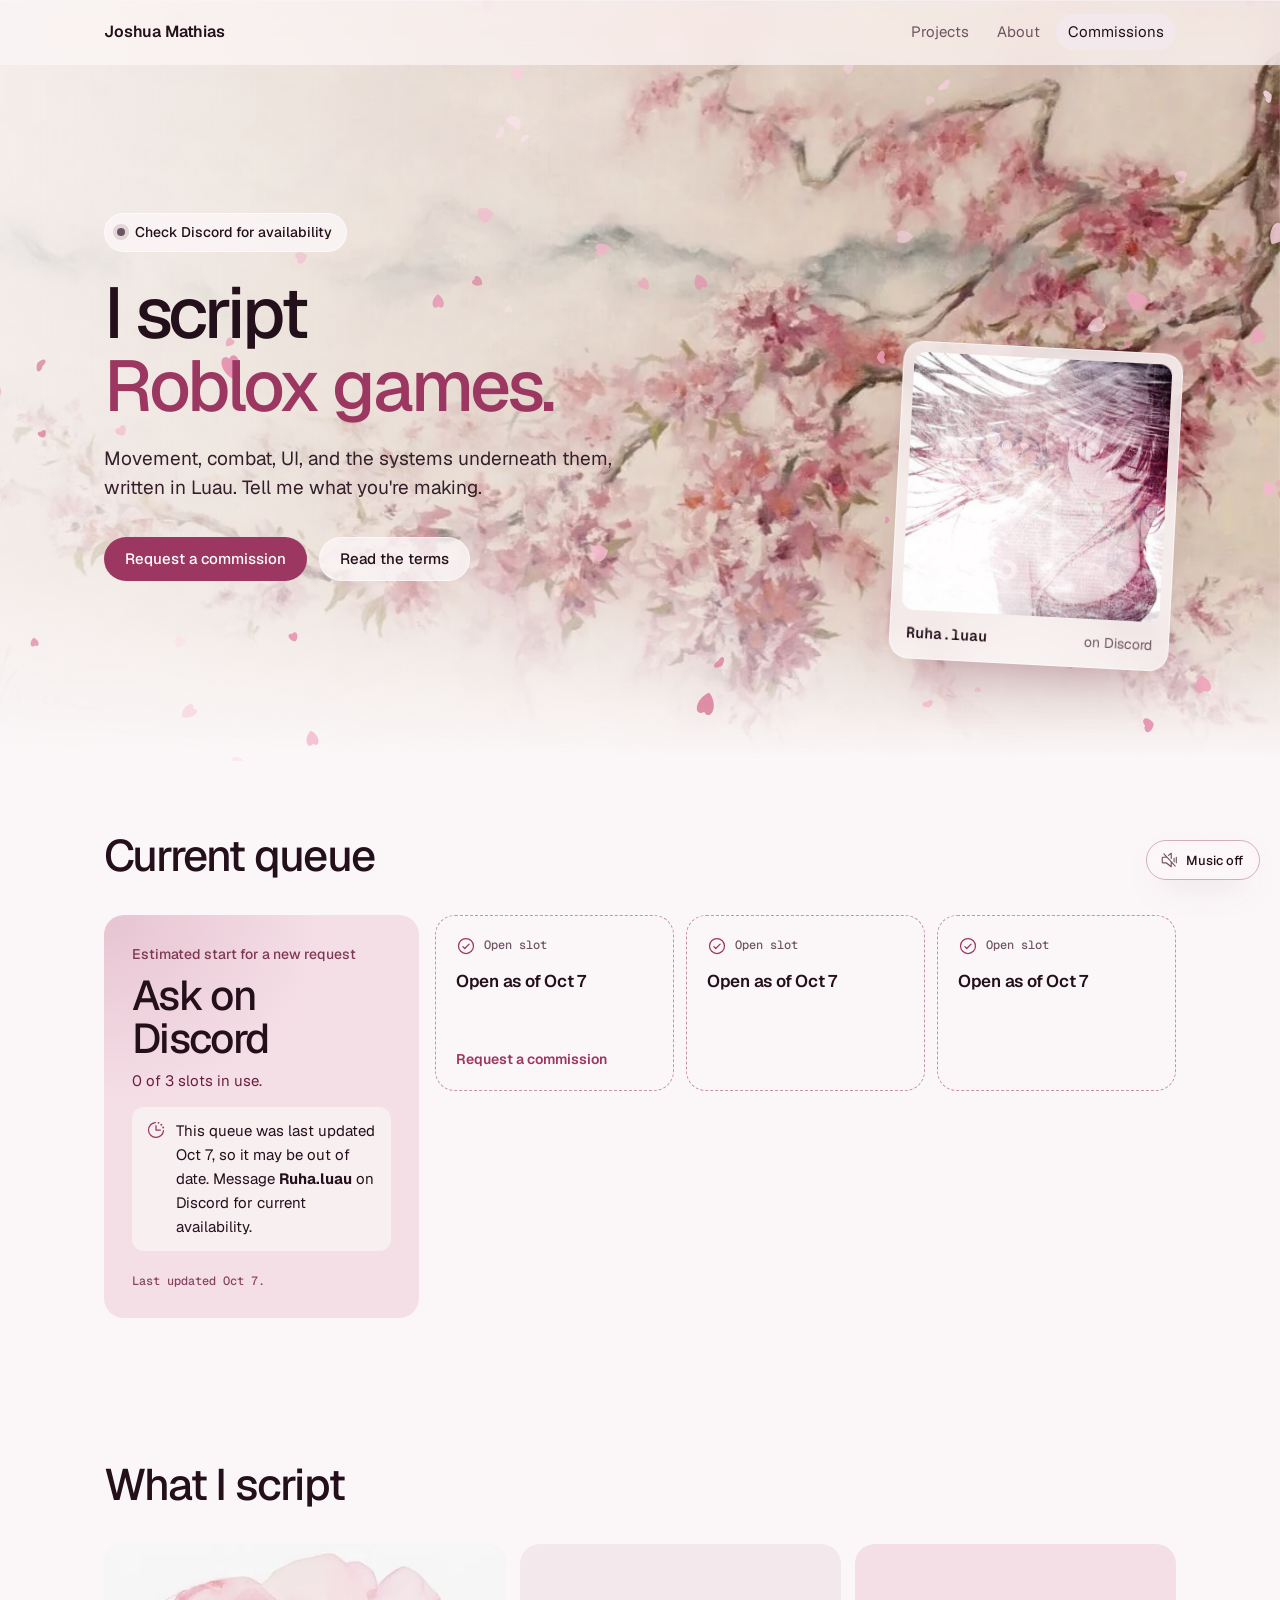
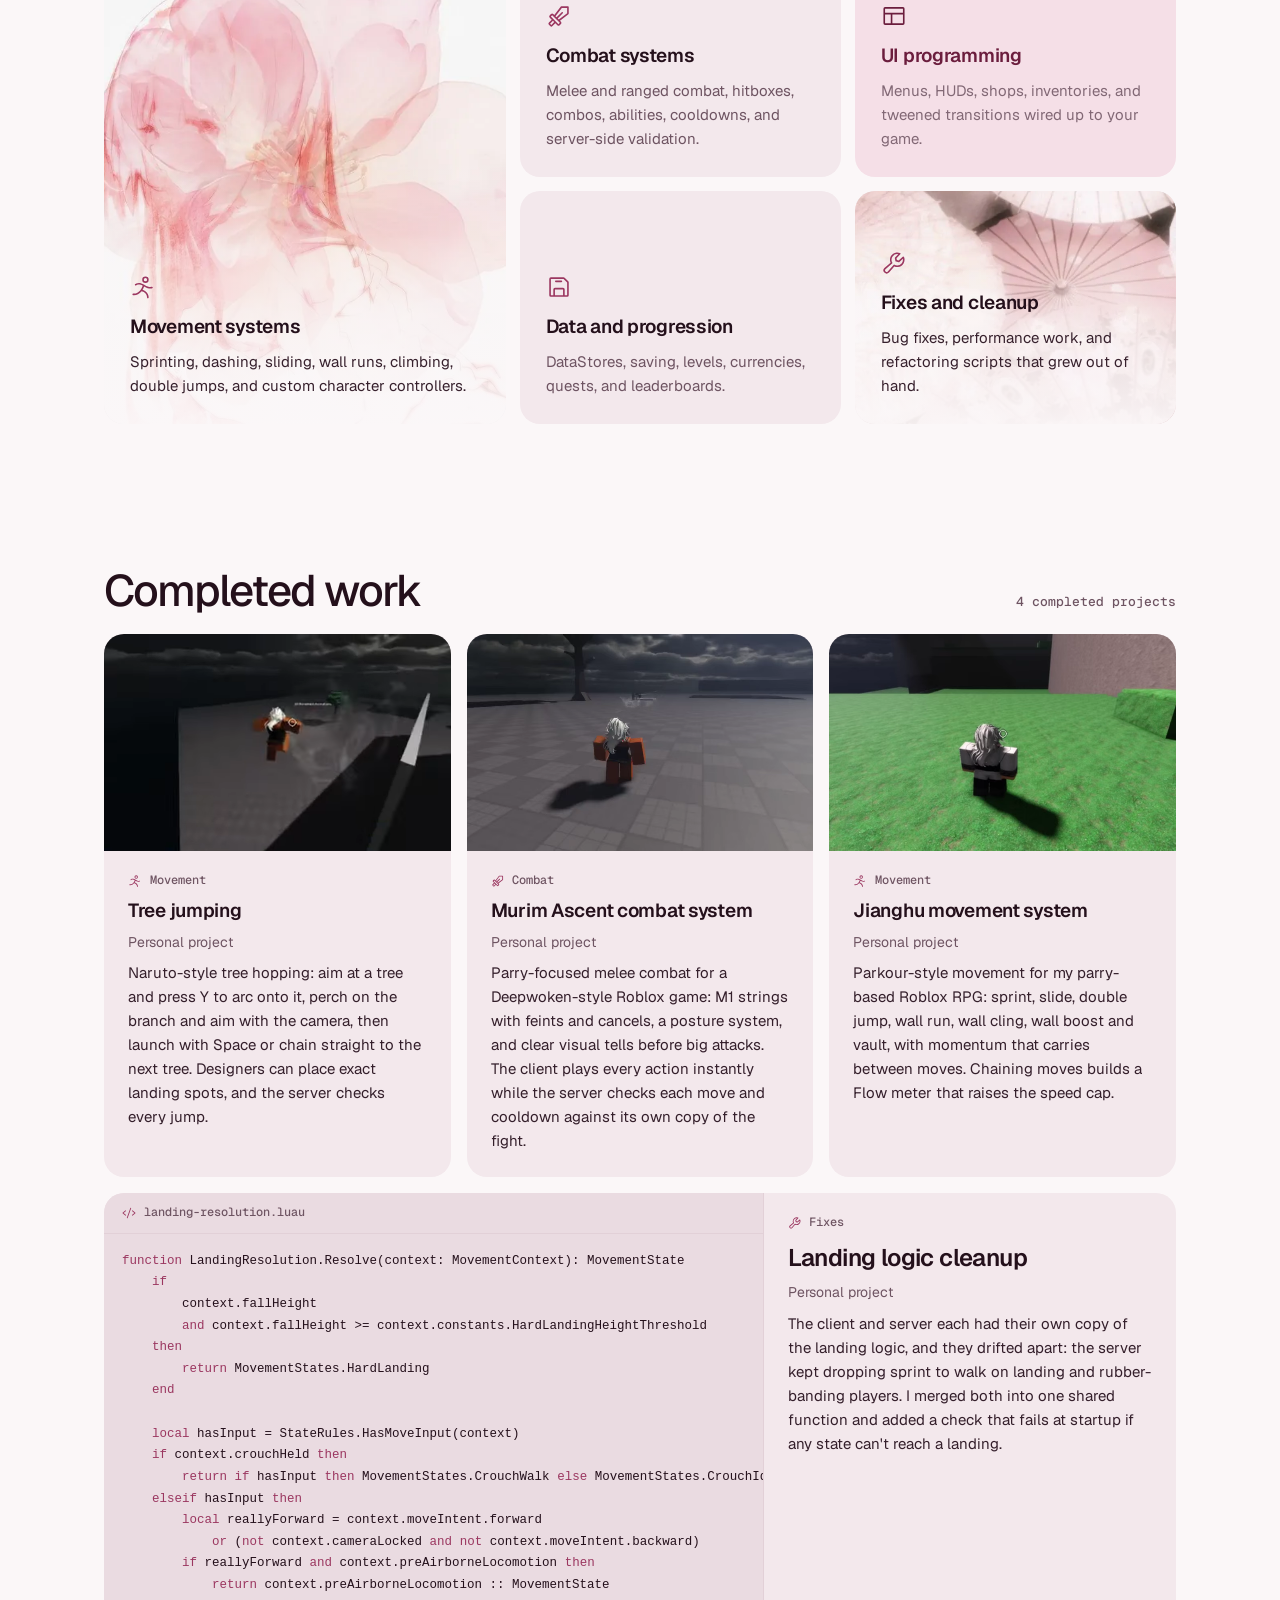
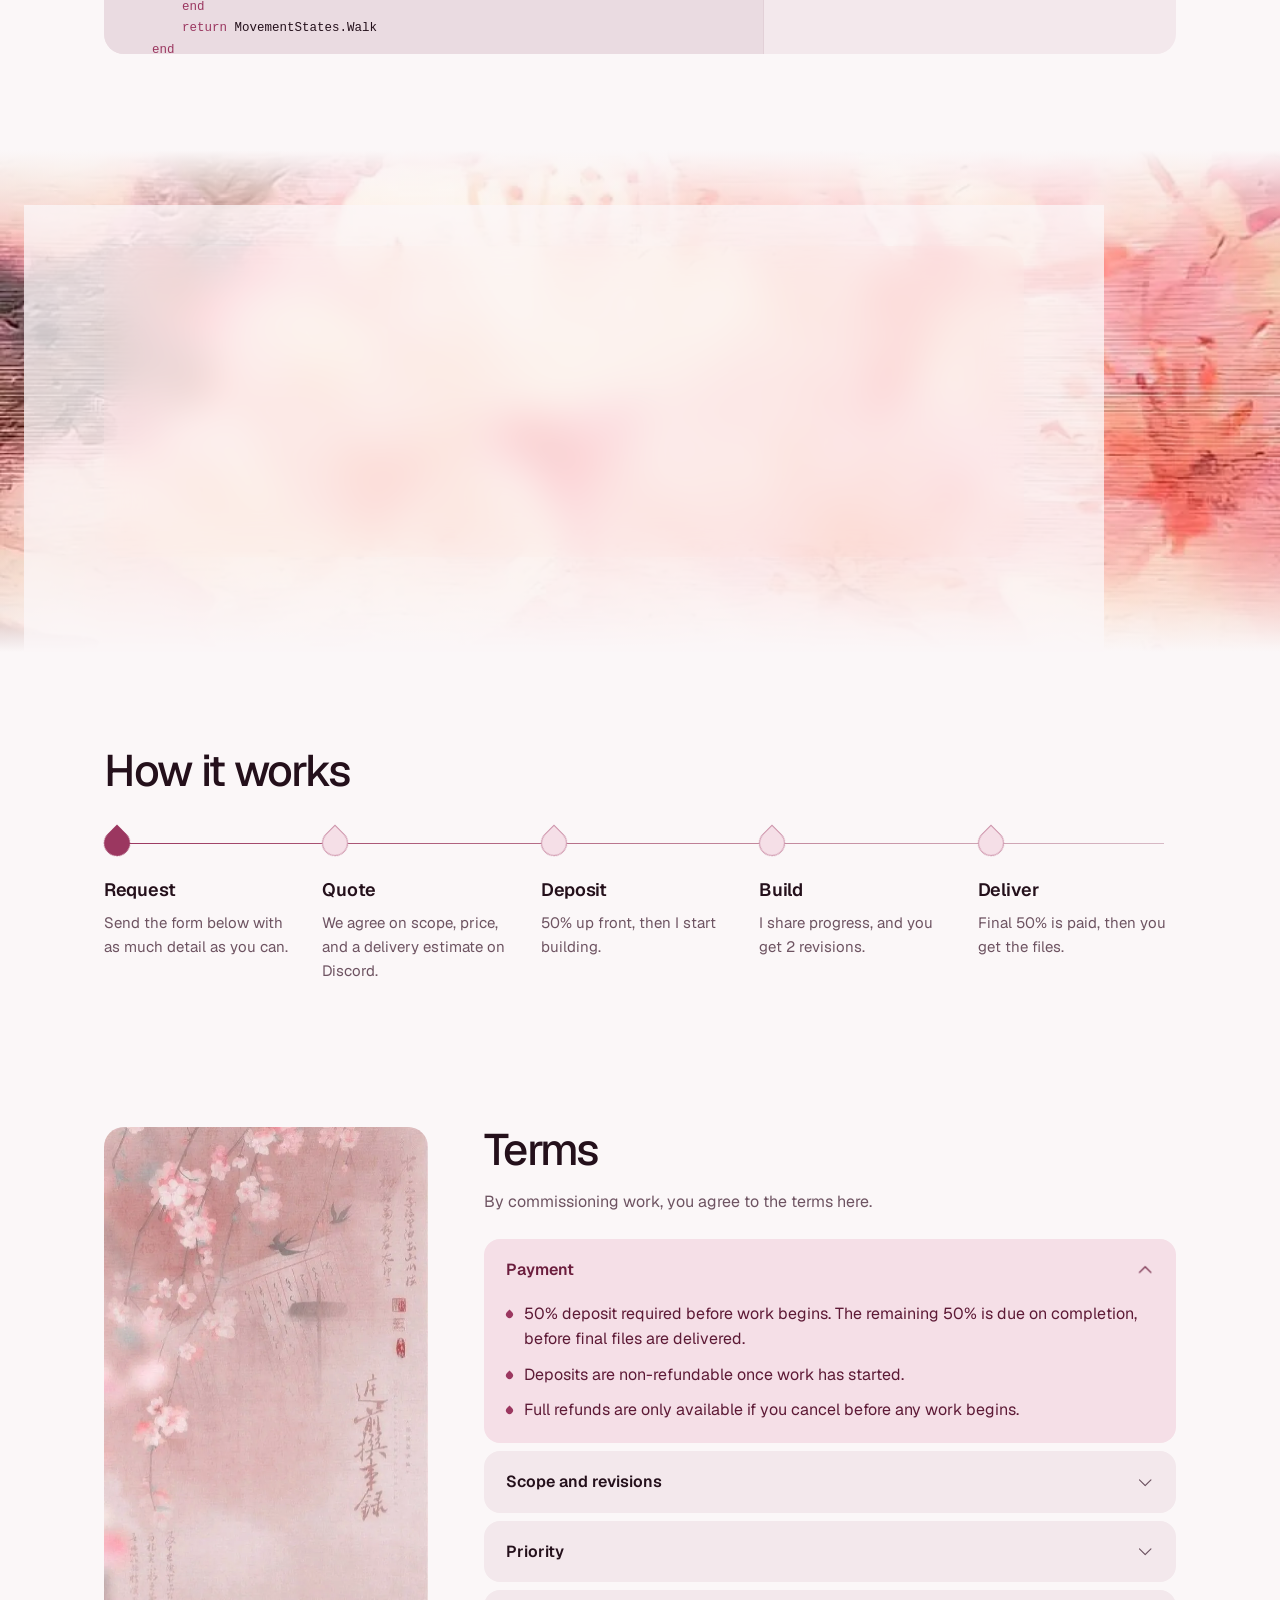
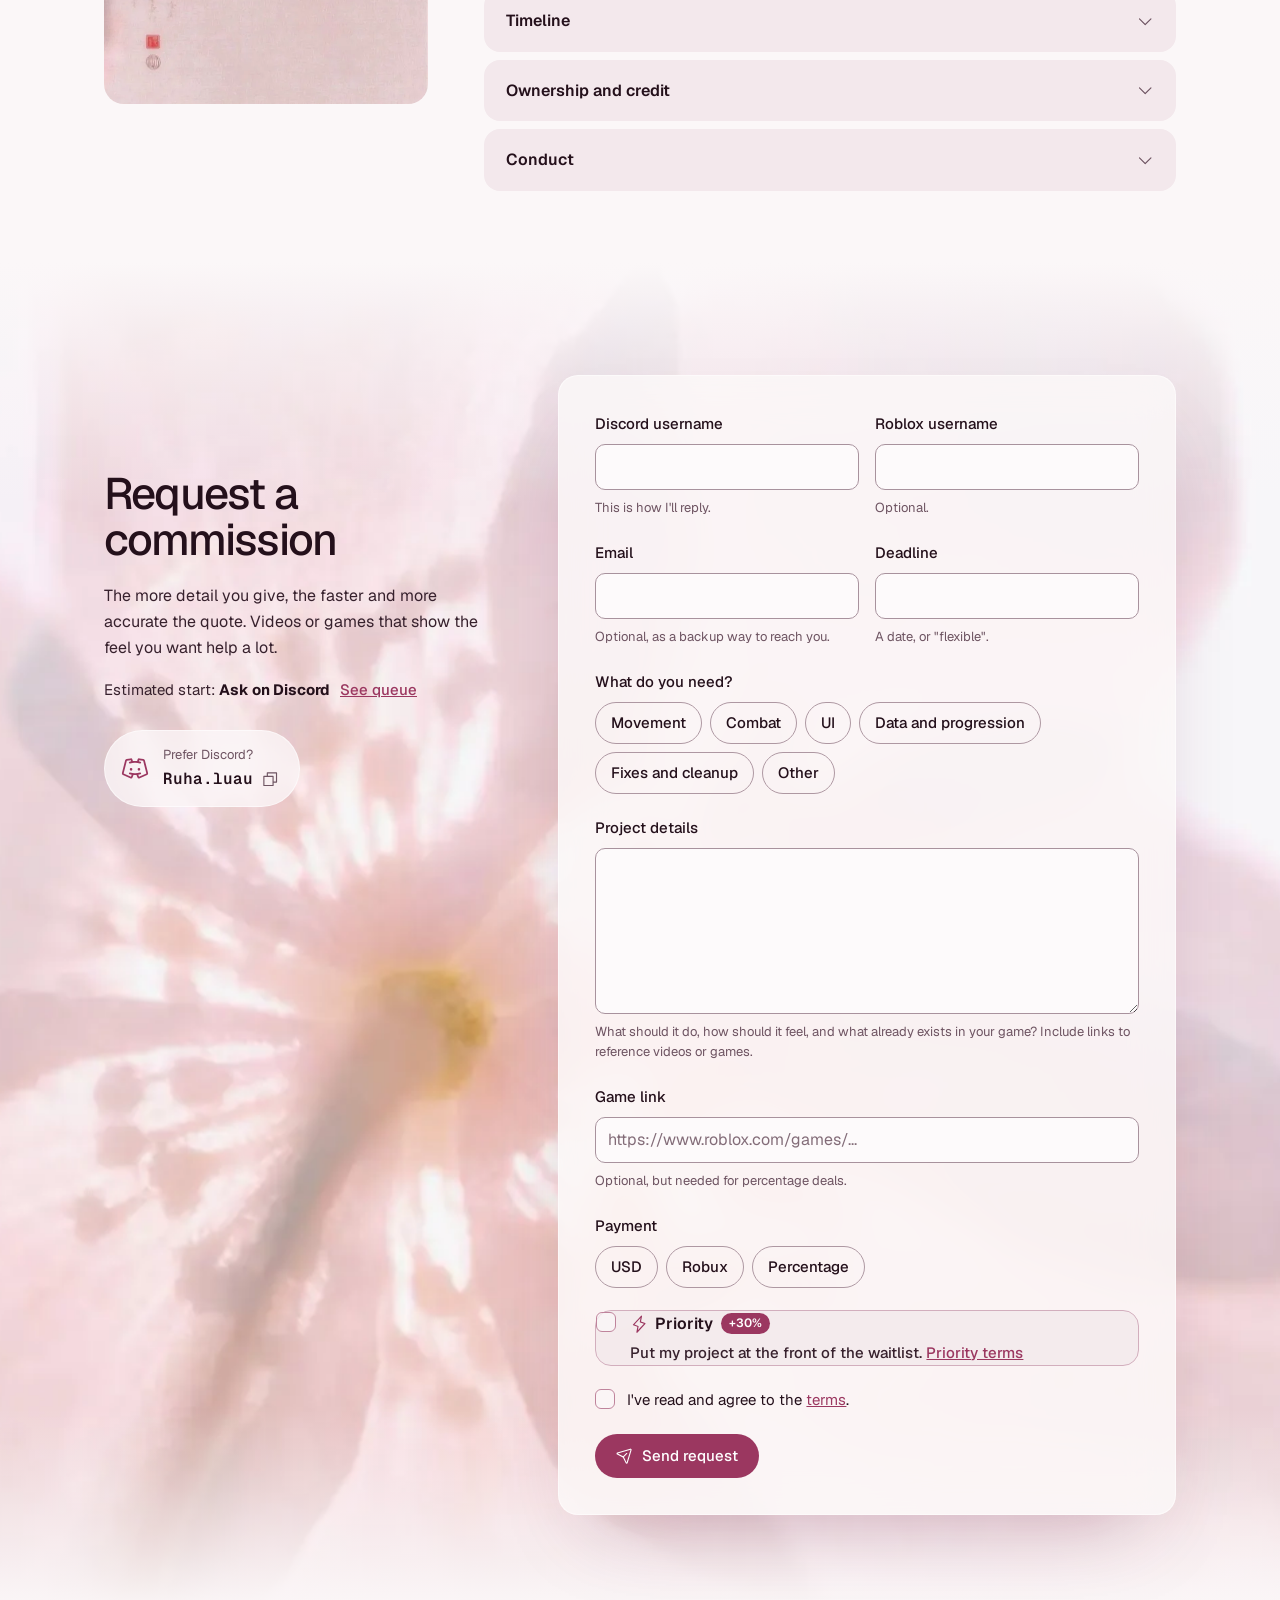
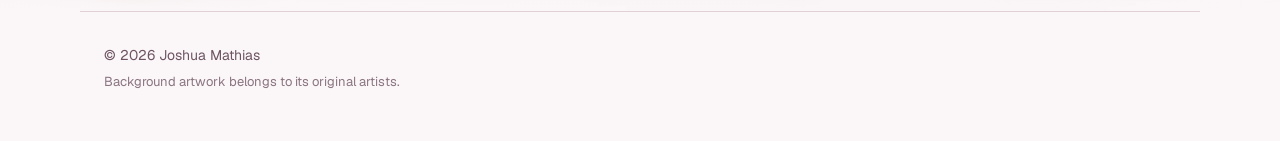
==== commit 03cef621: "Version the commissions stylesheet link so browsers fetch the new path animation Co-Authored-By: Cla" ====
--- a/commissions.html
+++ b/commissions.html
@@ -22,7 +22,7 @@
   <link rel="preload" href="assets/fonts/Geist-Variable.woff2" as="font" type="font/woff2" crossorigin>
   <link rel="preload" href="assets/img/sakura-branch.webp" as="image">
   <link rel="stylesheet" href="assets/style.css">
-  <link rel="stylesheet" href="assets/commissions.css">
+  <link rel="stylesheet" href="assets/commissions.css?v=20261008">
   <script>document.documentElement.classList.add("js")</script>
 </head>
 <body class="art cpage">
--- a/assets/commissions.css
+++ b/assets/commissions.css
@@ -178,7 +178,7 @@
   border-radius: 50% 0 50% 50%; transform: rotate(-45deg);
   background: var(--accent-soft); border: 1px solid color-mix(in srgb, var(--accent) 45%, transparent);
 }
-.path li:first-child .path__mark { background: var(--accent); border-color: var(--accent); }
+.path li:first-child .path__mark { background: var(--accent); }
 .path strong { font-size: 1.125rem; font-weight: 600; letter-spacing: -0.015em; }
 .path li > span:last-child { color: var(--muted); font-size: 0.9375rem; }
 @media (max-width: 899px) {
@@ -187,13 +187,32 @@
     background: linear-gradient(180deg, var(--accent), color-mix(in srgb, var(--accent) 15%, var(--line))); }
   .path__mark { position: absolute; left: -44px; top: 0; margin: 0; }
 }
+/* Reveal: the line draws through the steps and each petal blooms as the line reaches it */
+.path li:nth-child(2) { --d: 0.3s; }
+.path li:nth-child(3) { --d: 0.6s; }
+.path li:nth-child(4) { --d: 0.9s; }
+.path li:nth-child(5) { --d: 1.2s; }
 @media (prefers-reduced-motion: no-preference) {
+  .js .path::before { transform: scaleX(0); transform-origin: left center; transition: transform 1.5s cubic-bezier(0.4, 0, 0.6, 1) 0.15s; }
+  .js .reveal.is-in .path::before { transform: none; }
   .js .path li { opacity: 0; transform: translateY(14px); transition: opacity 0.7s var(--ease), transform 0.7s var(--ease); }
-  .js .reveal.is-in .path li { opacity: 1; transform: none; }
-  .js .reveal.is-in .path li:nth-child(2) { transition-delay: 0.08s; }
-  .js .reveal.is-in .path li:nth-child(3) { transition-delay: 0.16s; }
-  .js .reveal.is-in .path li:nth-child(4) { transition-delay: 0.24s; }
-  .js .reveal.is-in .path li:nth-child(5) { transition-delay: 0.32s; }
+  .js .reveal.is-in .path li { opacity: 1; transform: none; transition-delay: calc(var(--d, 0s) + 0.1s); }
+  .js .path__mark { transform: rotate(-45deg) scale(0); }
+  .js .reveal.is-in .path__mark { animation: petal-bloom 0.9s var(--ease) calc(var(--d, 0s) + 0.15s) both; }
+  .js .reveal.is-in .path li:first-child .path__mark { animation-name: petal-bloom-first; }
+}
+@media (max-width: 899px) and (prefers-reduced-motion: no-preference) {
+  .js .path::before { transform: scaleY(0); transform-origin: center top; }
+}
+@keyframes petal-bloom {
+  0% { transform: rotate(-45deg) scale(0); background: var(--accent); }
+  45% { transform: rotate(-45deg) scale(1.18); background: var(--accent); }
+  100% { transform: rotate(-45deg) scale(1); }
+}
+@keyframes petal-bloom-first {
+  0% { transform: rotate(-45deg) scale(0); }
+  45% { transform: rotate(-45deg) scale(1.18); }
+  100% { transform: rotate(-45deg) scale(1); }
 }
 
 /* ---------- Terms ---------- */
@@ -332,7 +351,7 @@
   transform: rotate(-45deg) scale(0.4); opacity: 0;
   transition: transform 0.2s var(--ease), opacity 0.15s;
 }
-.agree input:checked, .prio-card input:checked { background: var(--accent); border-color: var(--accent); }
+.agree input:checked, .prio-card input:checked { background: var(--accent); }
 .agree input:checked::before, .prio-card input:checked::before { opacity: 1; transform: rotate(-45deg) scale(1); }
 .agree input:active, .prio-card input:active { transform: scale(0.92); }
 .agree input:focus-visible, .prio-card input:focus-visible { outline: 2px solid var(--accent); outline-offset: 3px; }
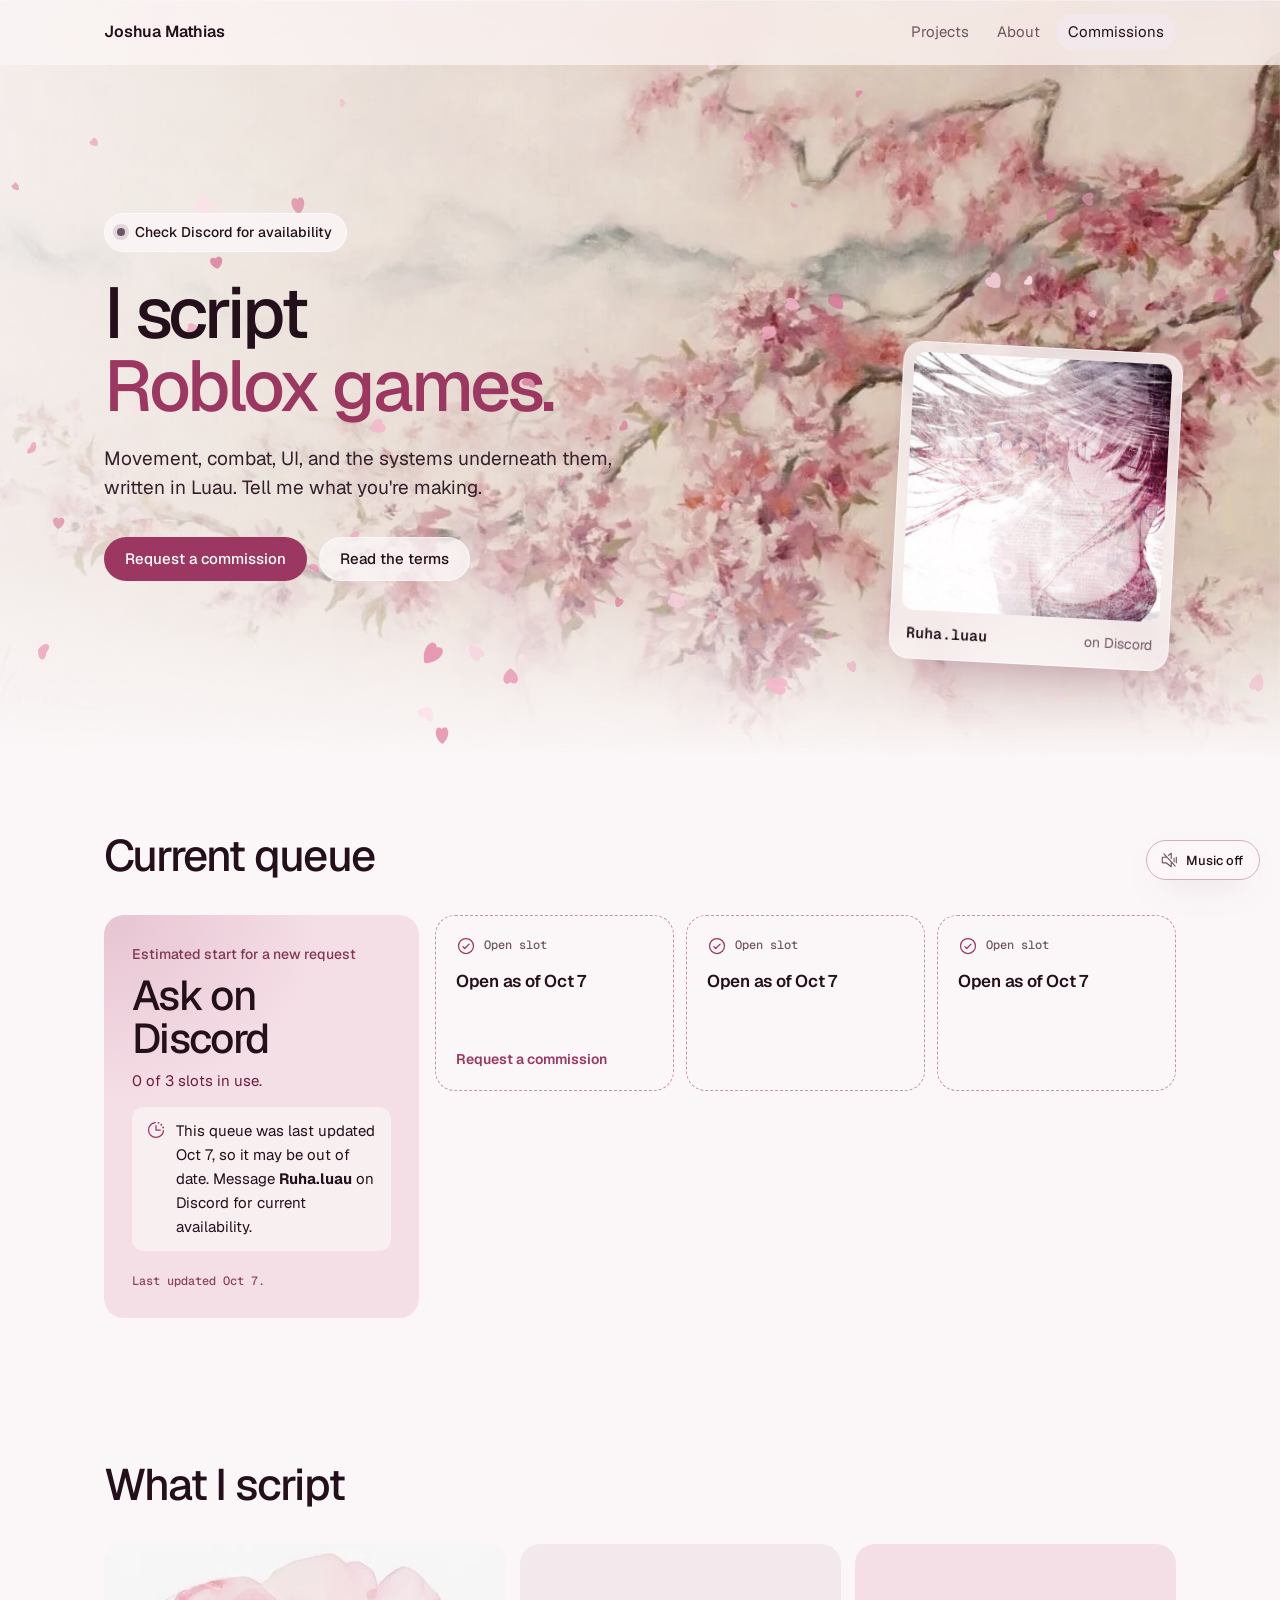
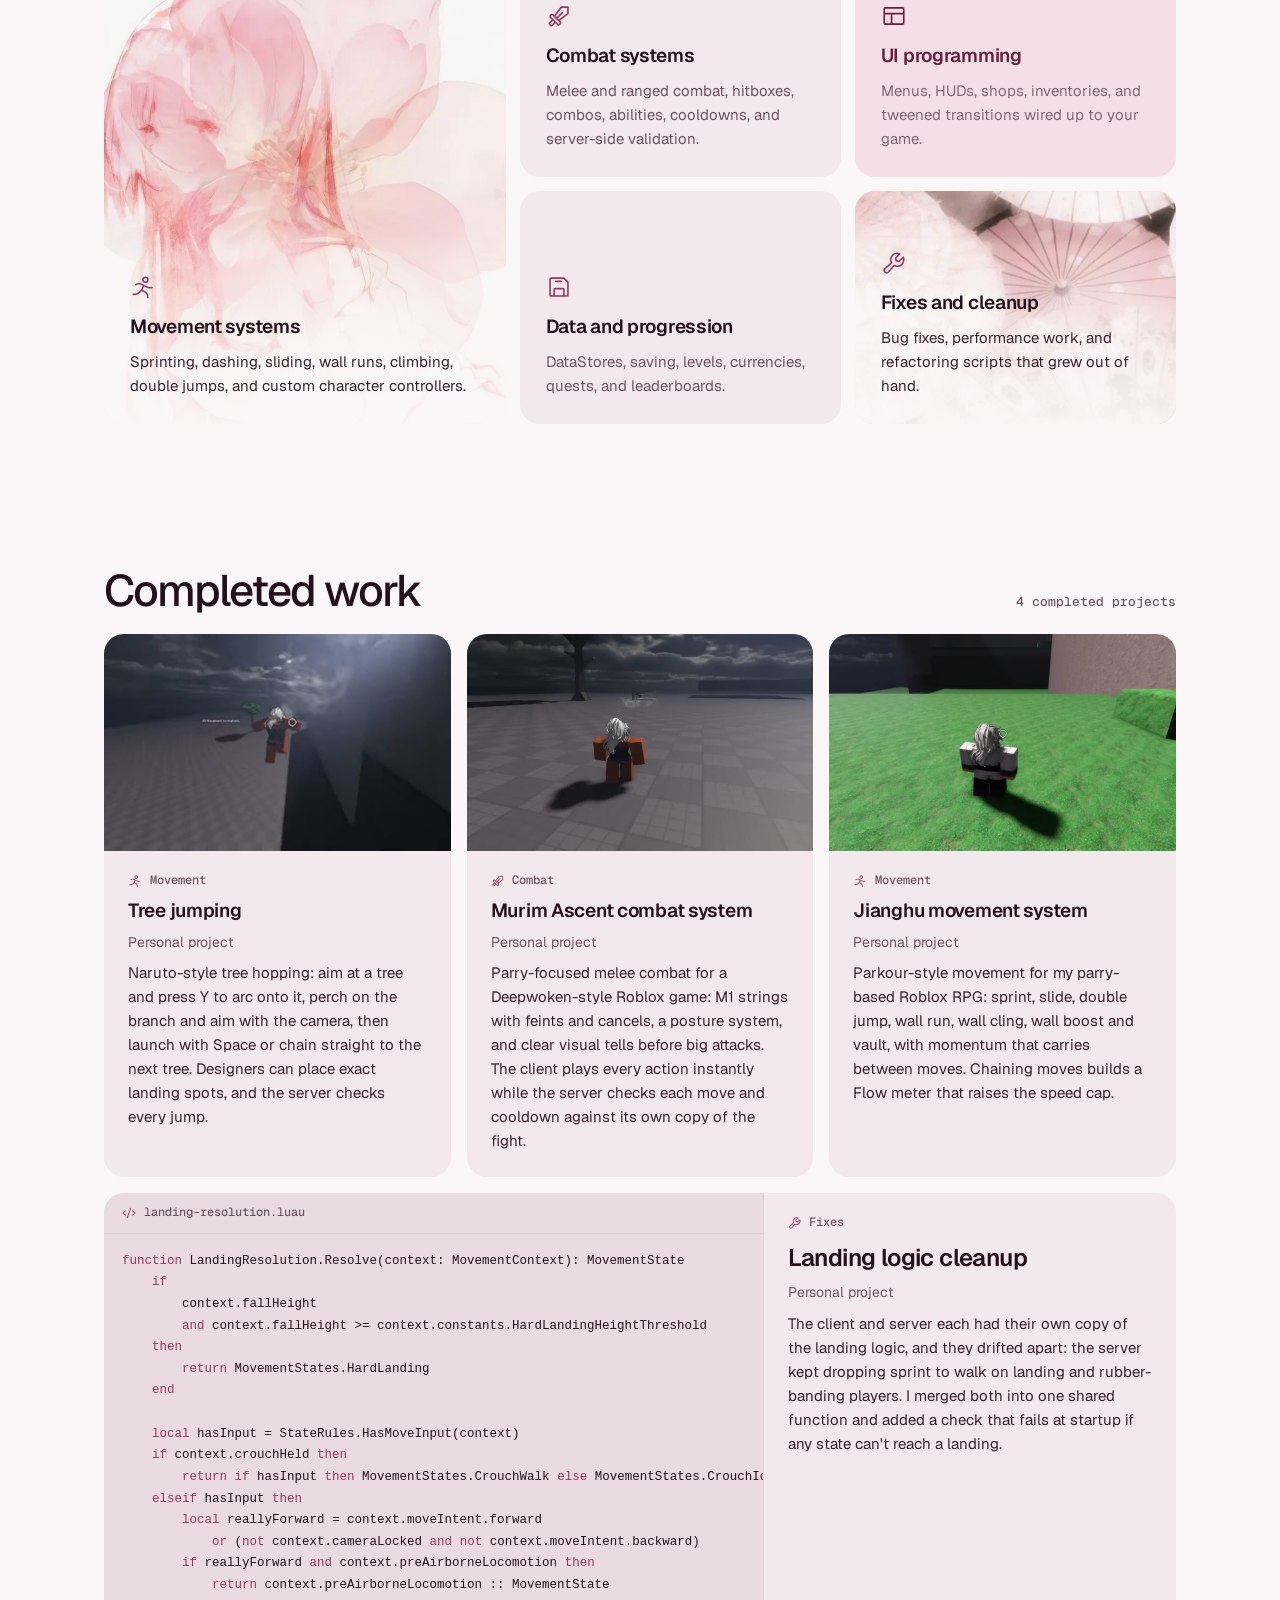
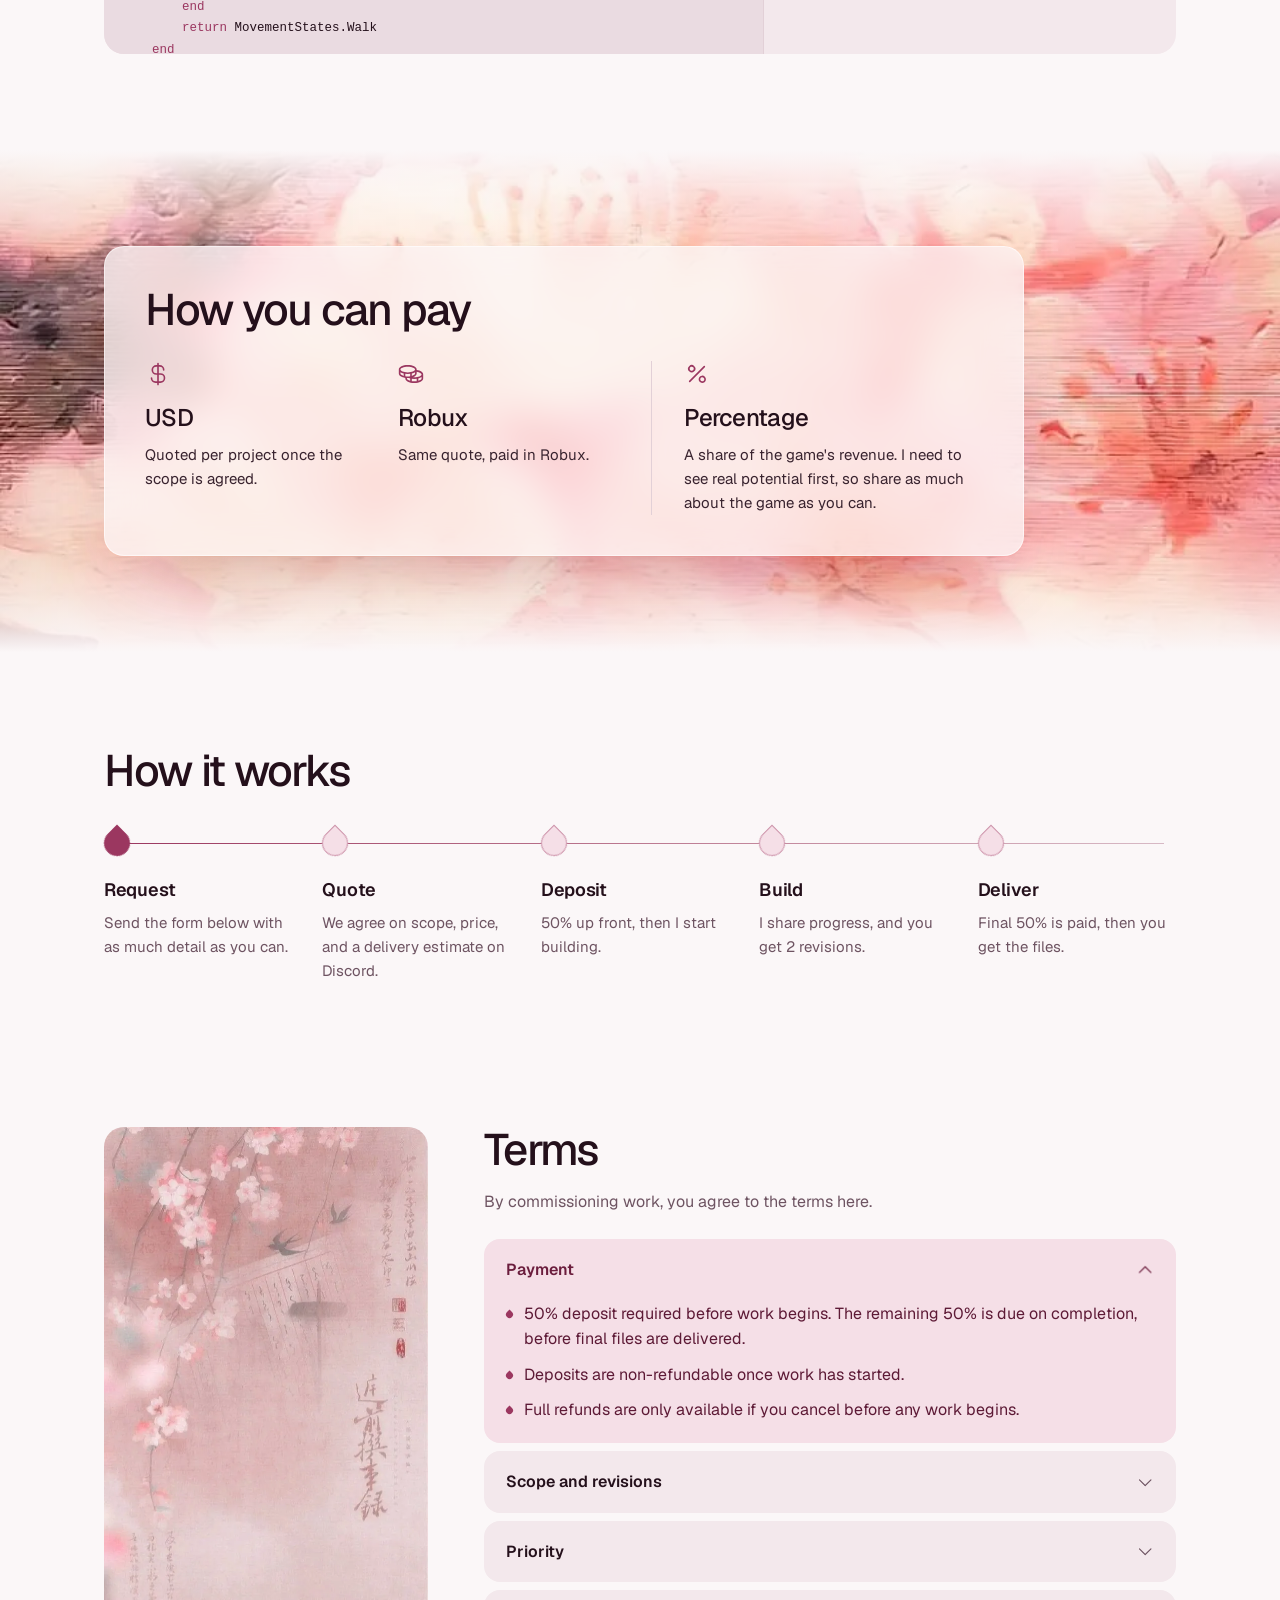
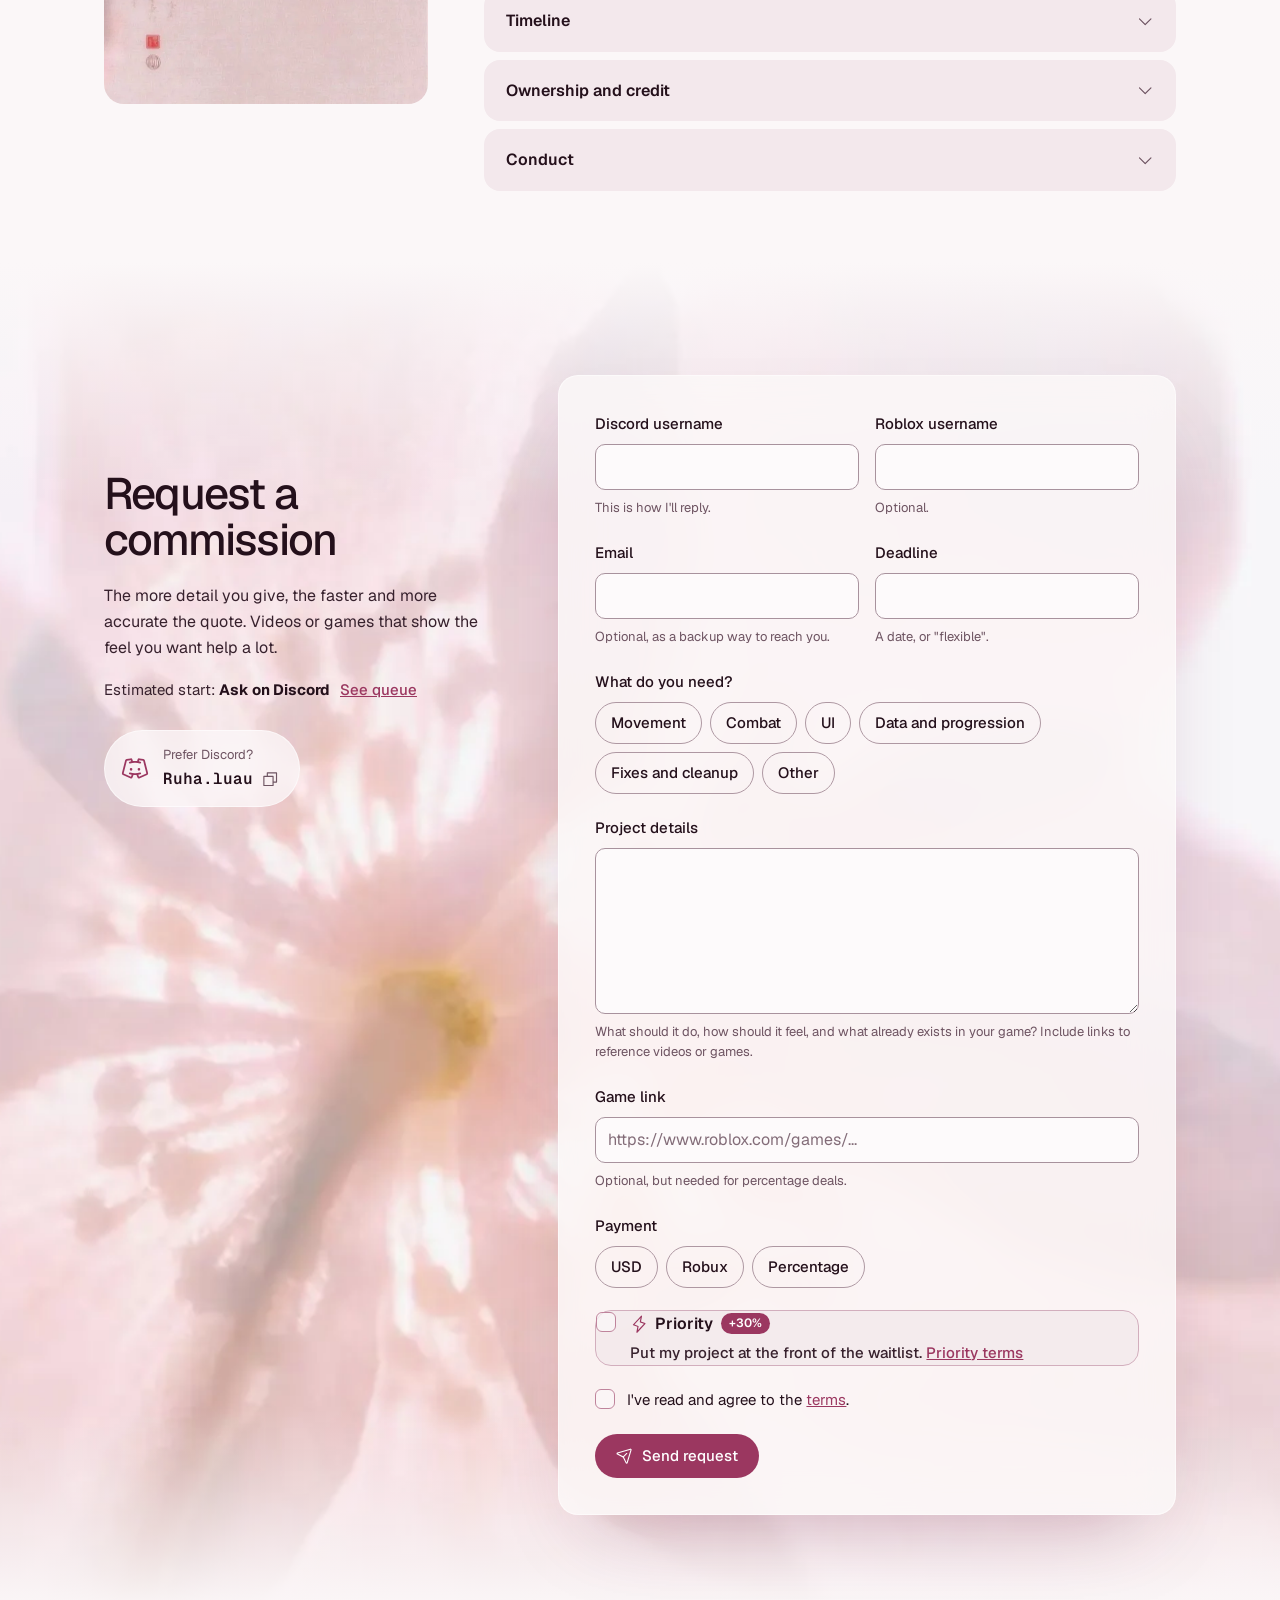
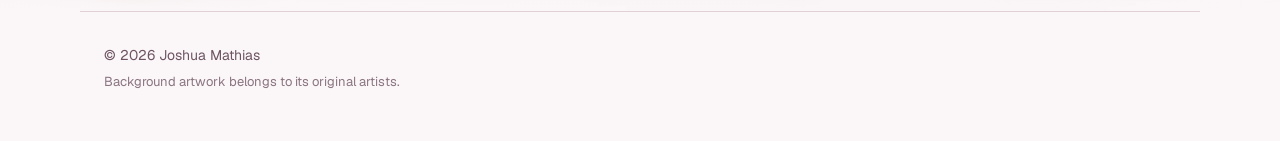
==== commit 43e90869: "Slow the How it works reveal and walk a highlight through the steps afterward Co-Authored-By: Claude" ====
--- a/commissions.html
+++ b/commissions.html
@@ -22,7 +22,7 @@
   <link rel="preload" href="assets/fonts/Geist-Variable.woff2" as="font" type="font/woff2" crossorigin>
   <link rel="preload" href="assets/img/sakura-branch.webp" as="image">
   <link rel="stylesheet" href="assets/style.css">
-  <link rel="stylesheet" href="assets/commissions.css?v=20261008">
+  <link rel="stylesheet" href="assets/commissions.css?v=20261008b">
   <script>document.documentElement.classList.add("js")</script>
 </head>
 <body class="art cpage">
--- a/assets/commissions.css
+++ b/assets/commissions.css
@@ -187,19 +187,25 @@
     background: linear-gradient(180deg, var(--accent), color-mix(in srgb, var(--accent) 15%, var(--line))); }
   .path__mark { position: absolute; left: -44px; top: 0; margin: 0; }
 }
-/* Reveal: the line draws through the steps and each petal blooms as the line reaches it */
-.path li:nth-child(2) { --d: 0.3s; }
-.path li:nth-child(3) { --d: 0.6s; }
-.path li:nth-child(4) { --d: 0.9s; }
-.path li:nth-child(5) { --d: 1.2s; }
+/* Reveal: the line draws through the steps and each petal blooms as the line reaches it.
+   Once revealed, a highlight walks the petals in order to show the sequence. */
+.path li:nth-child(2) { --i: 1; }
+.path li:nth-child(3) { --i: 2; }
+.path li:nth-child(4) { --i: 3; }
+.path li:nth-child(5) { --i: 4; }
+.path li { --d: calc(var(--i, 0) * 0.6s); --step: calc(3.8s + var(--i, 0) * 1.4s); }
 @media (prefers-reduced-motion: no-preference) {
-  .js .path::before { transform: scaleX(0); transform-origin: left center; transition: transform 1.5s cubic-bezier(0.4, 0, 0.6, 1) 0.15s; }
+  .js .path::before { transform: scaleX(0); transform-origin: left center; transition: transform 3s cubic-bezier(0.4, 0, 0.6, 1) 0.2s; }
   .js .reveal.is-in .path::before { transform: none; }
-  .js .path li { opacity: 0; transform: translateY(14px); transition: opacity 0.7s var(--ease), transform 0.7s var(--ease); }
-  .js .reveal.is-in .path li { opacity: 1; transform: none; transition-delay: calc(var(--d, 0s) + 0.1s); }
+  .js .path li { opacity: 0; transform: translateY(14px); transition: opacity 1s var(--ease), transform 1s var(--ease); }
+  .js .reveal.is-in .path li { opacity: 1; transform: none; transition-delay: calc(var(--d) + 0.15s); }
   .js .path__mark { transform: rotate(-45deg) scale(0); }
-  .js .reveal.is-in .path__mark { animation: petal-bloom 0.9s var(--ease) calc(var(--d, 0s) + 0.15s) both; }
-  .js .reveal.is-in .path li:first-child .path__mark { animation-name: petal-bloom-first; }
+  .js .reveal.is-in .path__mark {
+    animation: petal-bloom 1.2s var(--ease) calc(var(--d) + 0.2s) both,
+               petal-step 9s ease-in-out var(--step) infinite;
+  }
+  .js .reveal.is-in .path li:first-child .path__mark { animation-name: petal-bloom-first, petal-step-first; }
+  .js .reveal.is-in .path strong { animation: step-title 9s ease-in-out var(--step) infinite; }
 }
 @media (max-width: 899px) and (prefers-reduced-motion: no-preference) {
   .js .path::before { transform: scaleY(0); transform-origin: center top; }
@@ -213,6 +219,19 @@
   0% { transform: rotate(-45deg) scale(0); }
   45% { transform: rotate(-45deg) scale(1.18); }
   100% { transform: rotate(-45deg) scale(1); }
+}
+/* 9s cycle: each petal is lit for about 1.4s, then the next one takes over */
+@keyframes petal-step {
+  0%, 26%, 100% { transform: rotate(-45deg) scale(1); background: var(--accent-soft); }
+  7%, 16% { transform: rotate(-45deg) scale(1.15); background: var(--accent); }
+}
+@keyframes petal-step-first {
+  0%, 26%, 100% { transform: rotate(-45deg) scale(1); }
+  7%, 16% { transform: rotate(-45deg) scale(1.15); }
+}
+@keyframes step-title {
+  0%, 26%, 100% { color: var(--text); }
+  7%, 16% { color: var(--accent); }
 }
 
 /* ---------- Terms ---------- */
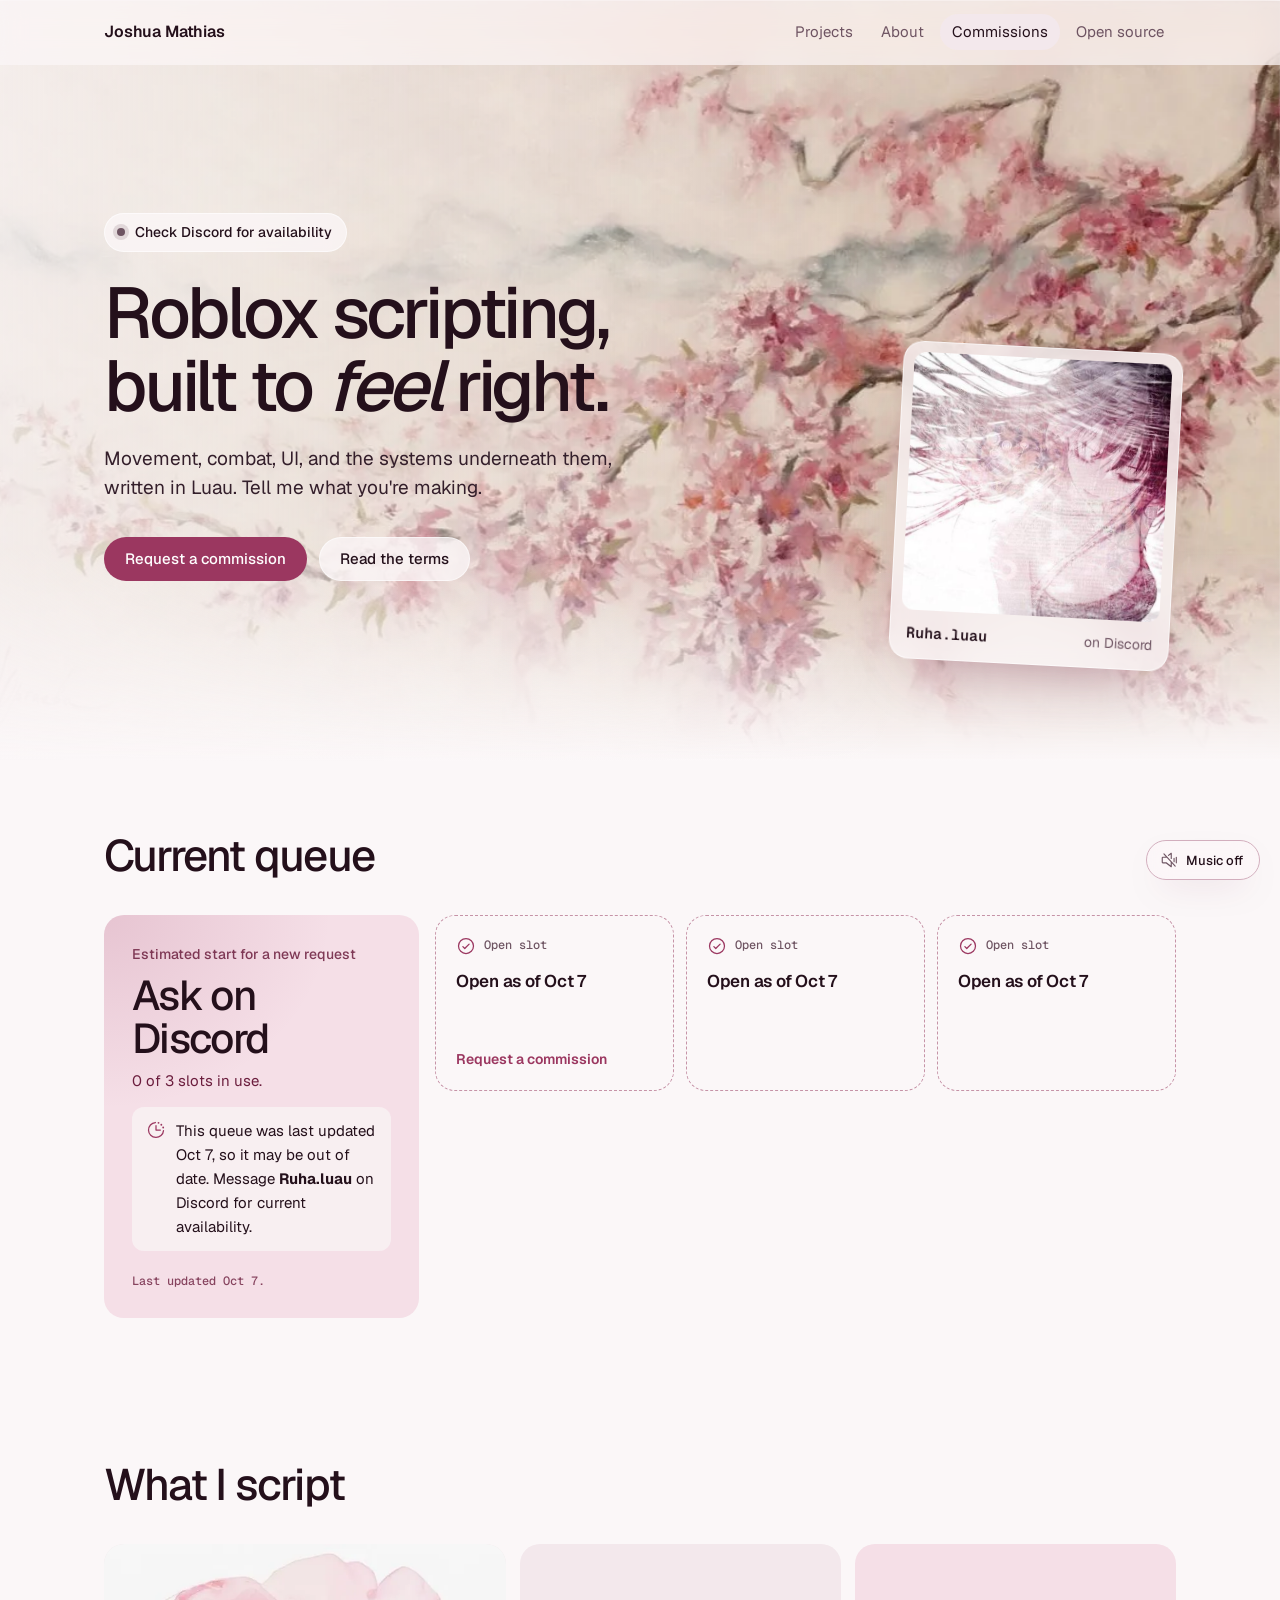
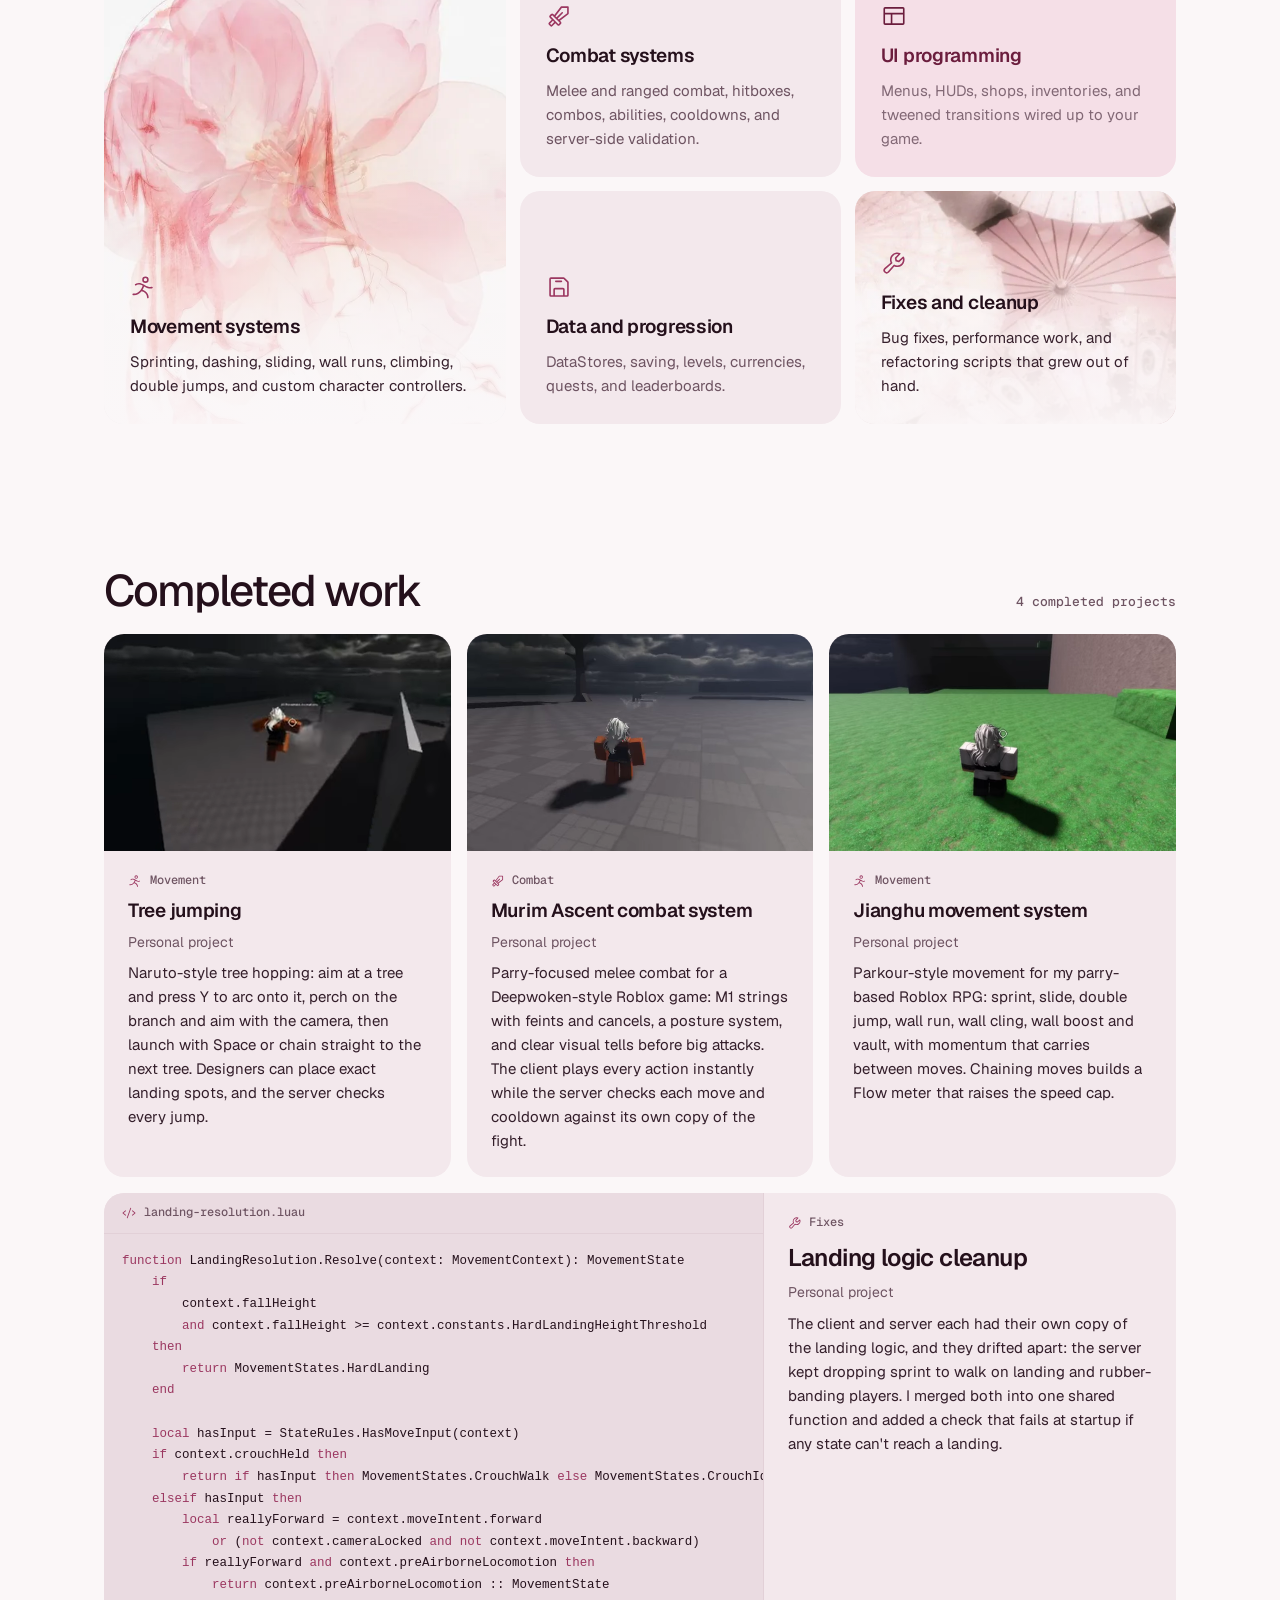
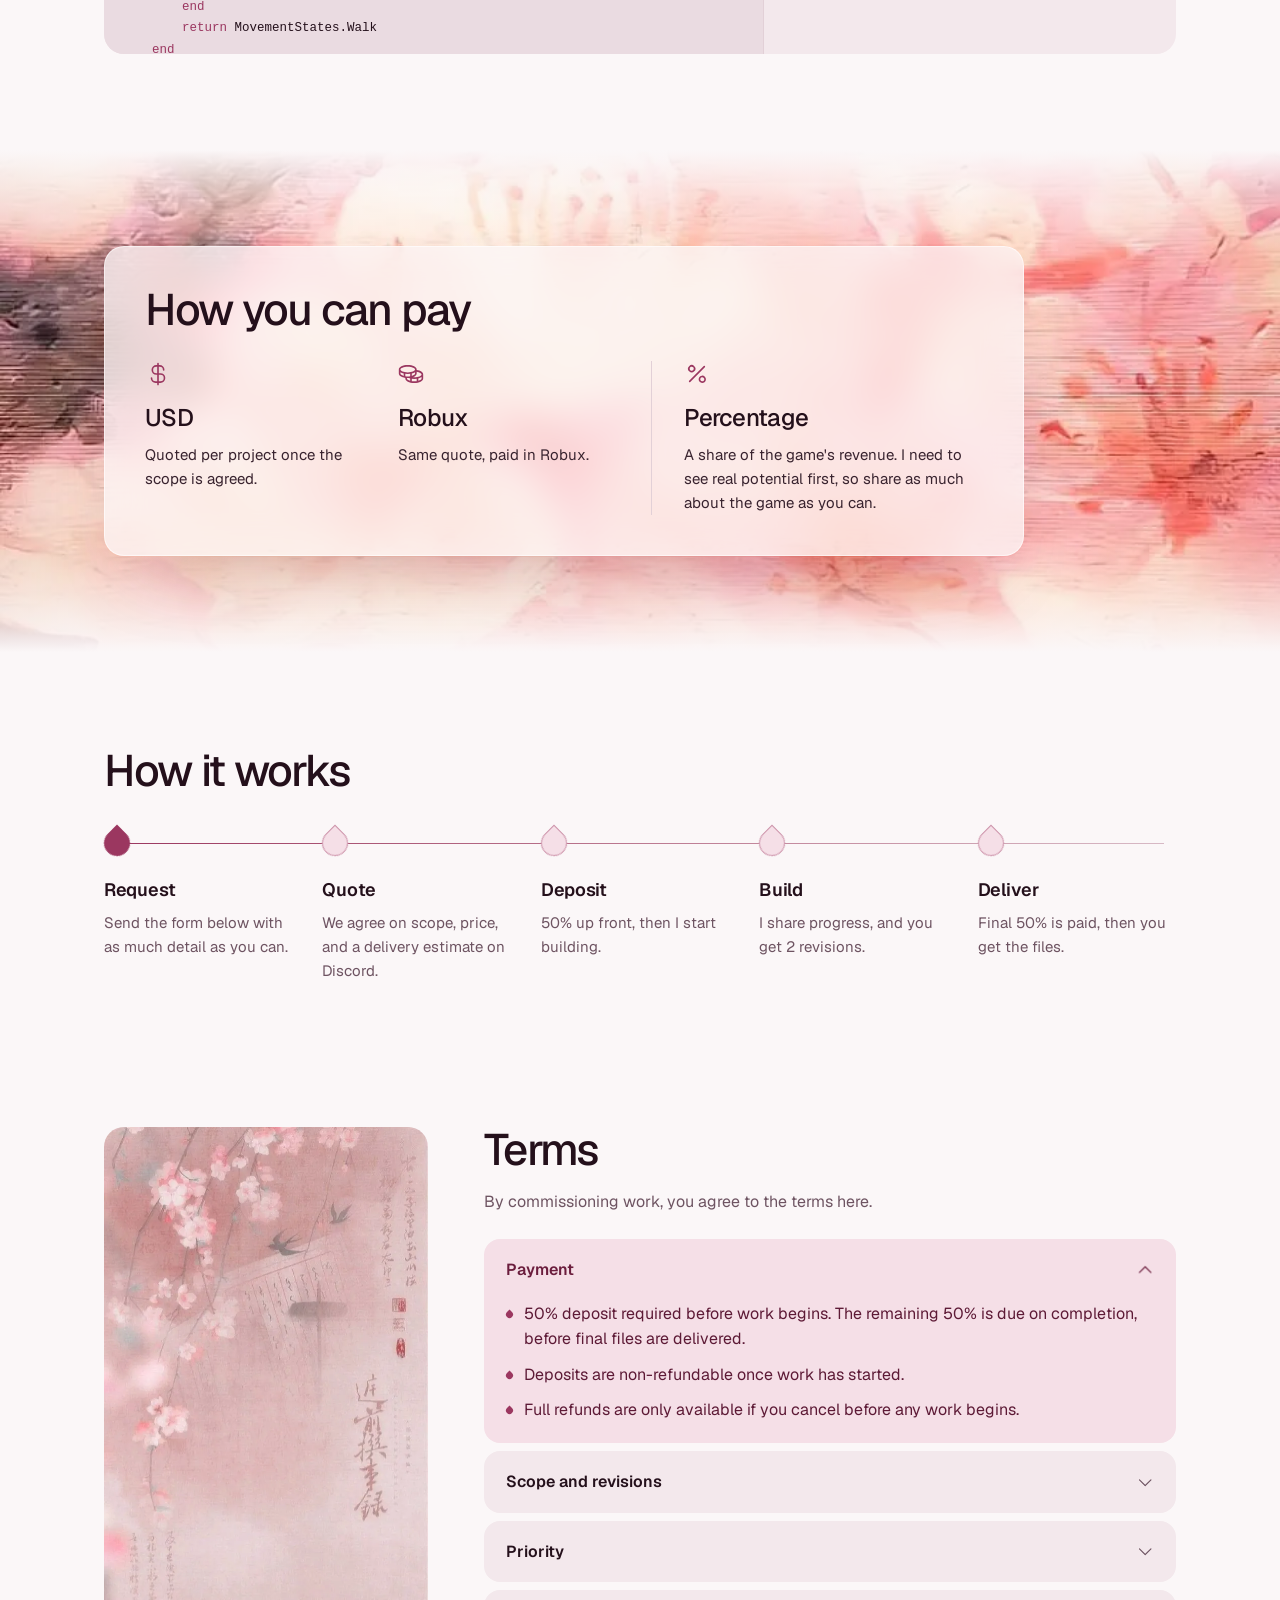
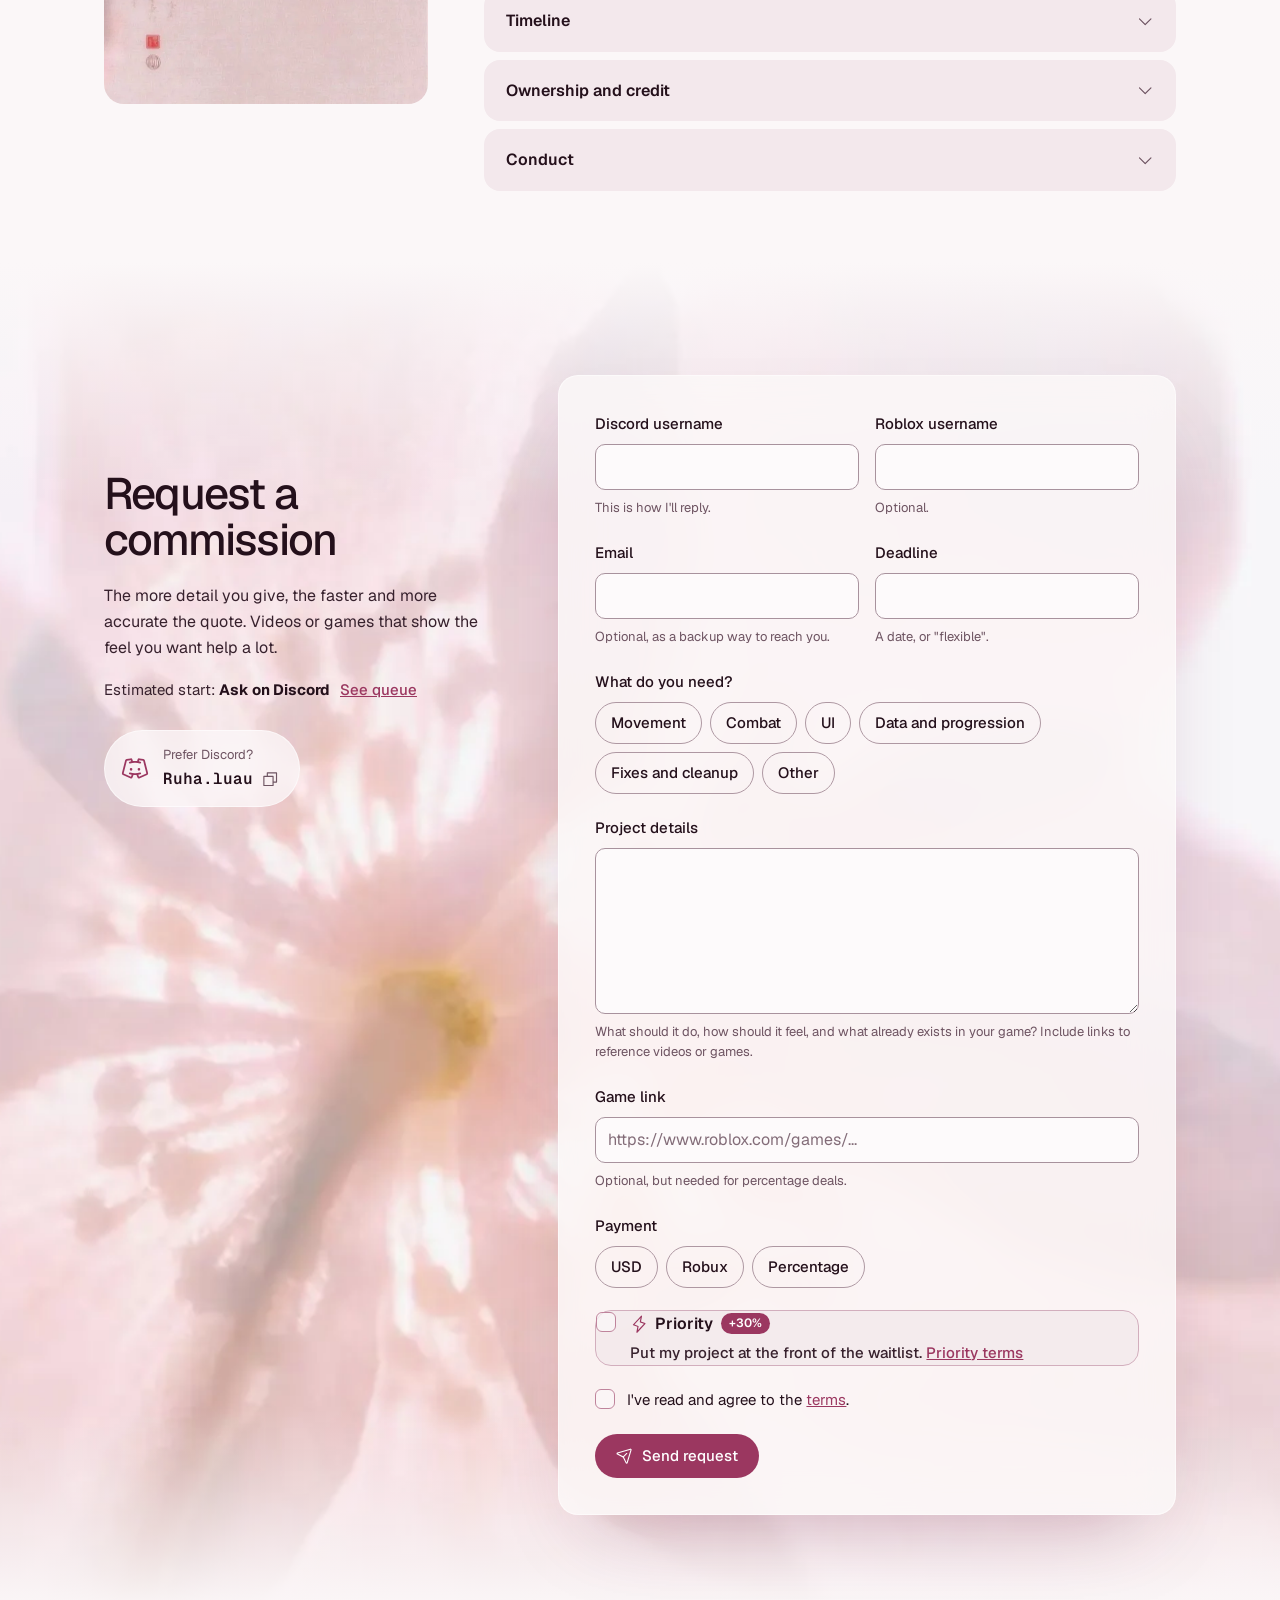
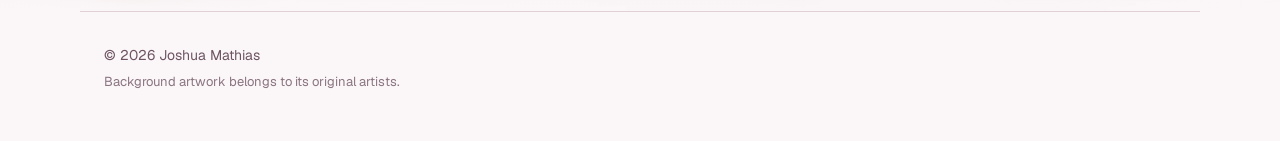
==== commit b9584ef5: "Add open source page for free Roblox systems New open-source.html lists free systems from assets/oss" ====
--- a/commissions.html
+++ b/commissions.html
@@ -12,7 +12,7 @@
   <meta property="og:url" content="https://jmscripts1.github.io/commissions.html">
   <meta property="og:title" content="Roblox scripting commissions | Ruha.luau">
   <meta property="og:description" content="Movement, combat, UI, and game systems in Luau. USD, Robux, or percentage.">
-  <meta property="og:image" content="https://jmscripts1.github.io/assets/og-commissions-3.jpg">
+  <meta property="og:image" content="https://jmscripts1.github.io/assets/og-commissions.jpg">
   <meta property="og:image:alt" content="Roblox scripting commissions by Joshua Mathias, Ruha.luau on Discord">
   <meta property="og:image:width" content="1200">
   <meta property="og:image:height" content="630">
@@ -22,7 +22,7 @@
   <link rel="preload" href="assets/fonts/Geist-Variable.woff2" as="font" type="font/woff2" crossorigin>
   <link rel="preload" href="assets/img/sakura-branch.webp" as="image">
   <link rel="stylesheet" href="assets/style.css">
-  <link rel="stylesheet" href="assets/commissions.css?v=20261008b">
+  <link rel="stylesheet" href="assets/commissions.css">
   <script>document.documentElement.classList.add("js")</script>
 </head>
 <body class="art cpage">
@@ -30,12 +30,13 @@
 
   <header class="nav">
     <div class="wrap nav__inner">
-      <a class="nav__name" href="./">Joshua Mathias</a>
+      <a class="nav__name" href="./">Joshua<span class="nav__last"> Mathias</span></a>
       <nav aria-label="Primary">
         <ul class="nav__links">
           <li><a href="./#projects">Projects</a></li>
           <li class="nav__hide-sm"><a href="./#about">About</a></li>
           <li><a href="commissions.html" aria-current="page">Commissions</a></li>
+          <li><a href="open-source.html">Open source</a></li>
         </ul>
       </nav>
     </div>
@@ -45,11 +46,10 @@
     <!-- Hero: painting fills the band, copy sits in its empty misty left side -->
     <section class="ch">
       <img class="ch__art" src="assets/img/sakura-branch.webp" width="1200" height="659" alt="" fetchpriority="high">
-      <canvas class="ch__canvas" data-petals aria-hidden="true"></canvas>
       <div class="wrap ch__inner">
         <div class="ch__copy">
           <p class="status" data-queue-status><span class="status__dot" aria-hidden="true"></span><span data-queue-status-text>Roblox scripting commissions</span></p>
-          <h1 class="ch__title">I script <span>Roblox games.</span></h1>
+          <h1 class="ch__title">Roblox scripting, built to <em>feel</em> right.</h1>
           <p class="ch__sub">Movement, combat, UI, and the systems underneath them, written in Luau. Tell me what you're making.</p>
           <div class="hero__ctas">
             <a class="btn btn--primary" href="#request">Request a commission</a>
@@ -385,7 +385,6 @@
   </footer>
 
   <script src="assets/main.js" defer></script>
-  <script src="assets/engine.js" defer></script>
   <script src="assets/queue-data.js" defer></script>
   <script src="assets/queue.js" defer></script>
   <script src="assets/work-data.js" defer></script>
--- a/assets/style.css
+++ b/assets/style.css
@@ -231,43 +231,6 @@
 .about { display: grid; grid-template-columns: 1.2fr 1fr; gap: 64px; align-items: start; }
 .about__text p { font-size: 1.125rem; max-width: 58ch; }
 .about__text p + p { margin-top: 18px; color: var(--muted); }
-.offclock { display: grid; grid-template-columns: repeat(2, minmax(0, 1fr)); gap: 12px; margin-top: 24px; max-width: 58ch; }
-.offclock__item { margin: 0; display: grid; }
-.beat {
-  display: flex; flex-direction: column; justify-content: space-between; gap: 14px; padding: 14px 16px 16px;
-  border: 1px solid var(--line); border-radius: var(--radius); background: var(--surface);
-}
-.beat__head { display: flex; align-items: center; gap: 12px; }
-.beat__play, .edit__play {
-  display: grid; place-items: center; flex: none; width: 44px; height: 44px; border-radius: var(--pill);
-  border: 0; background: var(--accent); color: var(--accent-ink); cursor: pointer;
-  transition: transform 0.2s var(--ease);
-}
-.beat__play:active { transform: scale(0.94); }
-.beat__play .icon, .edit__play .icon { width: 18px; height: 18px; }
-.beat__play:not([aria-pressed="true"]) .icon, .edit__play .icon { margin-left: 2px; }
-.beat__info { display: grid; gap: 2px; min-width: 0; }
-.beat__info strong { font-weight: 600; font-size: 0.9375rem; }
-.beat__time { font: 500 0.75rem/1.3 var(--mono); color: var(--muted); font-variant-numeric: tabular-nums; }
-.beat__wave { display: flex; align-items: center; gap: 2px; height: 40px; cursor: pointer; touch-action: none; }
-.beat__wave i { flex: 1; min-width: 1px; border-radius: 1px; background: color-mix(in srgb, var(--muted) 35%, transparent); transition: background-color 0.15s; }
-.beat__wave i.is-on { background: var(--accent); }
-.beat__wave:focus-visible { outline: 2px solid var(--accent); outline-offset: 4px; border-radius: 4px; }
-.edit {
-  position: relative; display: block; width: 100%; height: 100%; min-height: 0; padding: 0; overflow: hidden;
-  border: 0; border-radius: var(--radius); background: #120a0f; cursor: pointer;
-}
-.edit video { display: block; width: 100%; height: 100%; aspect-ratio: 16 / 9; object-fit: cover; }
-.edit__play {
-  position: absolute; left: 50%; top: 50%; transform: translate(-50%, -50%);
-  background: color-mix(in srgb, var(--bg) 85%, transparent); color: var(--accent);
-  -webkit-backdrop-filter: blur(8px); backdrop-filter: blur(8px);
-  transition: opacity 0.25s, transform 0.25s var(--ease);
-}
-.edit:hover .edit__play { transform: translate(-50%, -50%) scale(1.06); }
-.edit.is-playing .edit__play { opacity: 0; }
-.edit:focus-visible { outline: 2px solid var(--accent); outline-offset: 3px; }
-@media (max-width: 480px) { .offclock { grid-template-columns: 1fr; } }
 .timeline { display: grid; gap: 28px; padding-top: 6px; }
 .timeline li { display: grid; gap: 2px; padding-left: 20px; border-left: 2px solid var(--line); }
 .timeline li:first-child { border-left-color: var(--accent); }
@@ -357,8 +320,16 @@
 
 /* Shared nav states */
 .nav__links a[aria-current="page"] { color: var(--text); background: var(--surface); }
-@media (max-width: 479px) { .nav__hide-sm { display: none; } }
-@media (max-width: 379px) { .nav__hide-xs { display: none; } }
+/* Four main links (Projects, Commissions, Open source, plus Contact on home) need
+   room, so About and Contact drop out first and the surname goes on phones. */
+@media (max-width: 719px) { .nav__hide-sm { display: none; } }
+@media (max-width: 639px) { .nav__hide-xs { display: none; } }
+@media (max-width: 559px) { .nav__last { display: none; } }
+@media (max-width: 374px) {
+  .nav__links a { padding: 6px 5px; font-size: 0.8125rem; }
+  .nav__name { font-size: 0.875rem; }
+}
+@media (max-width: 339px) { .nav__links a { padding: 6px 3px; font-size: 0.75rem; } .nav__inner { gap: 8px; } }
 
 /* Home page commissions band */
 .band {
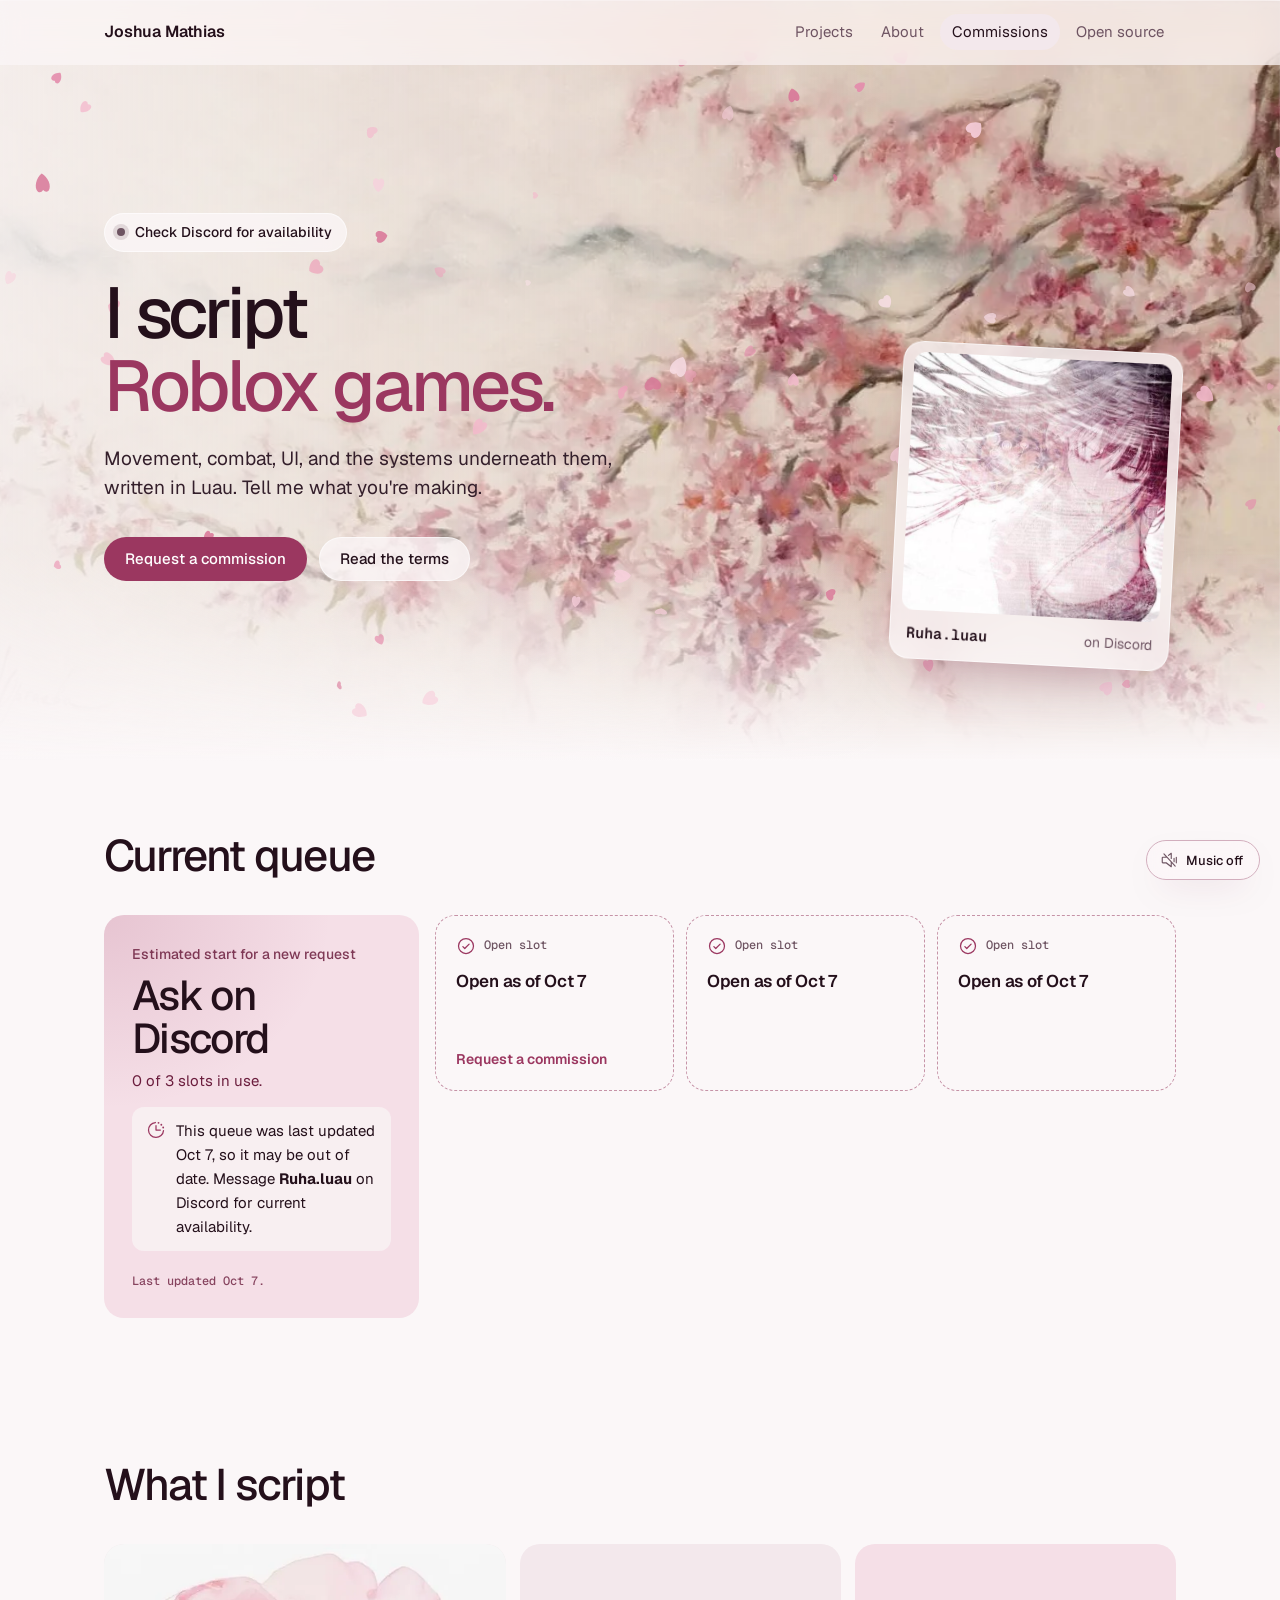
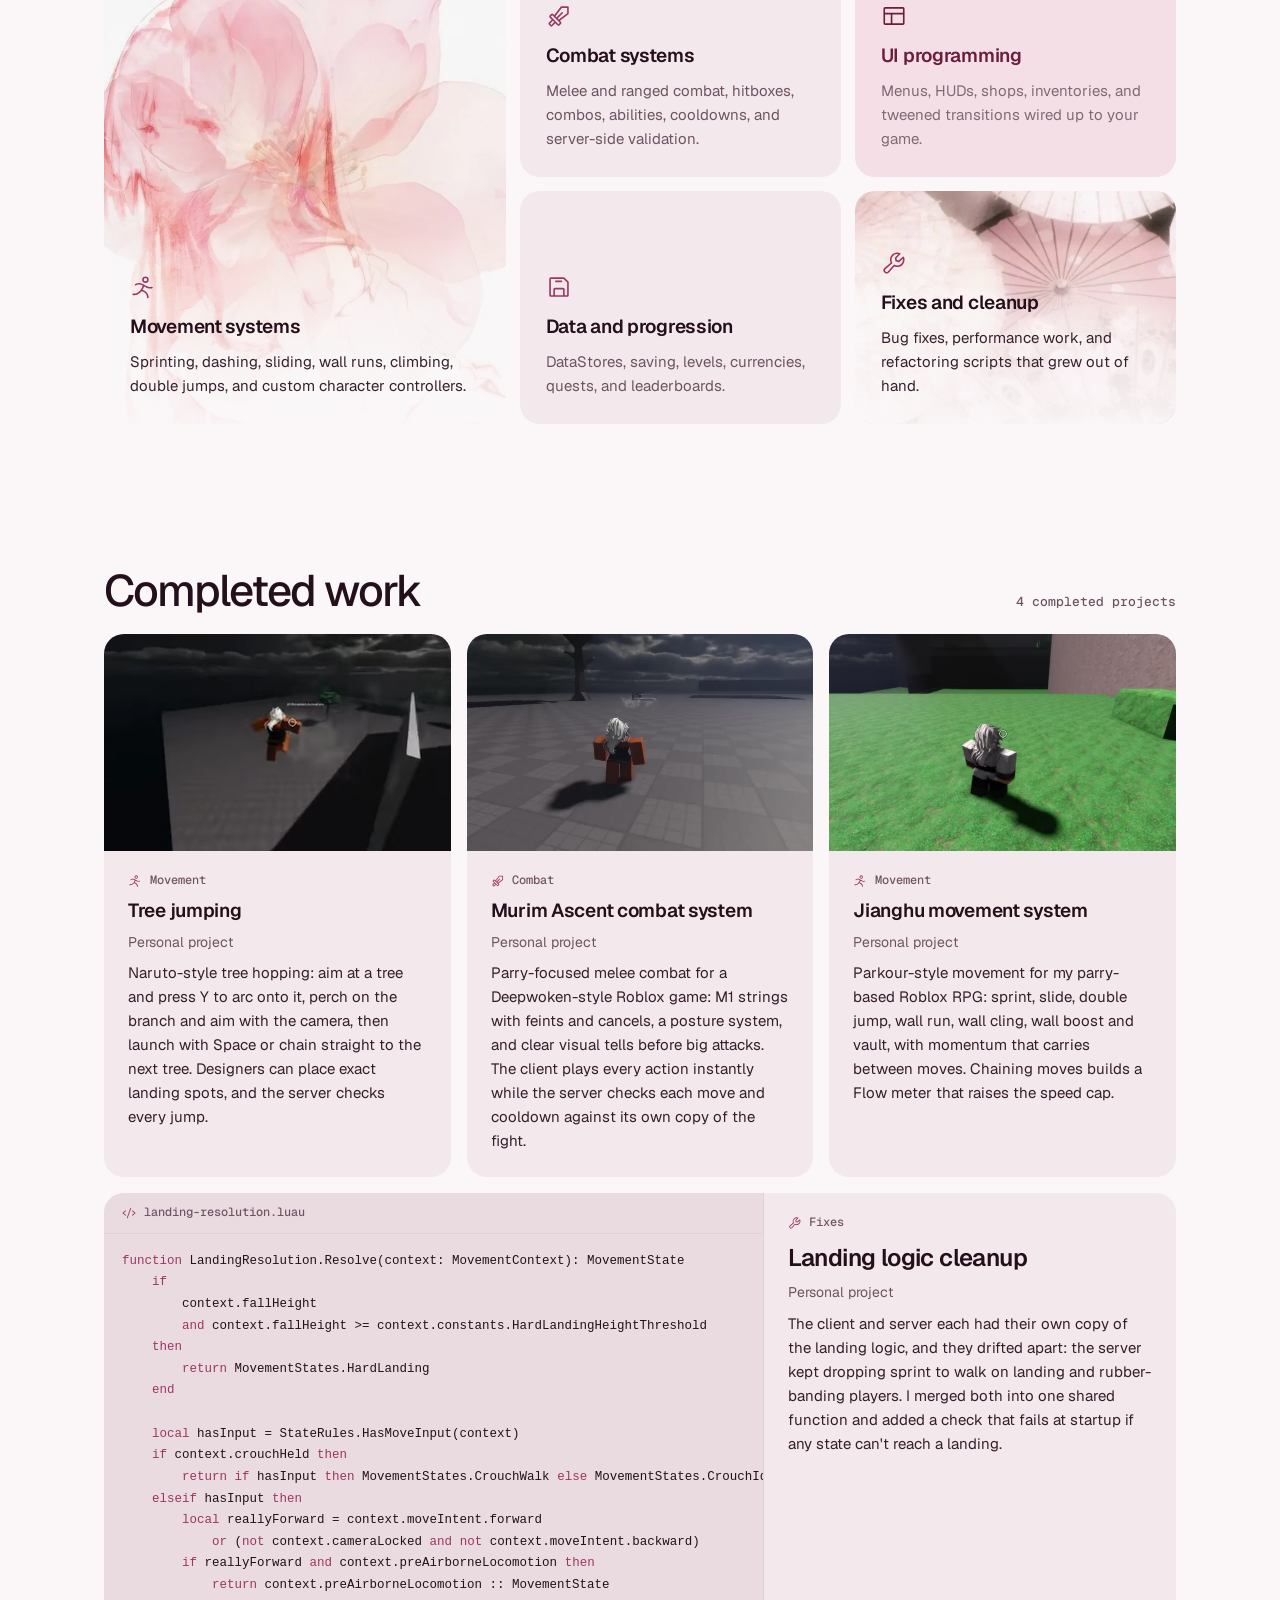
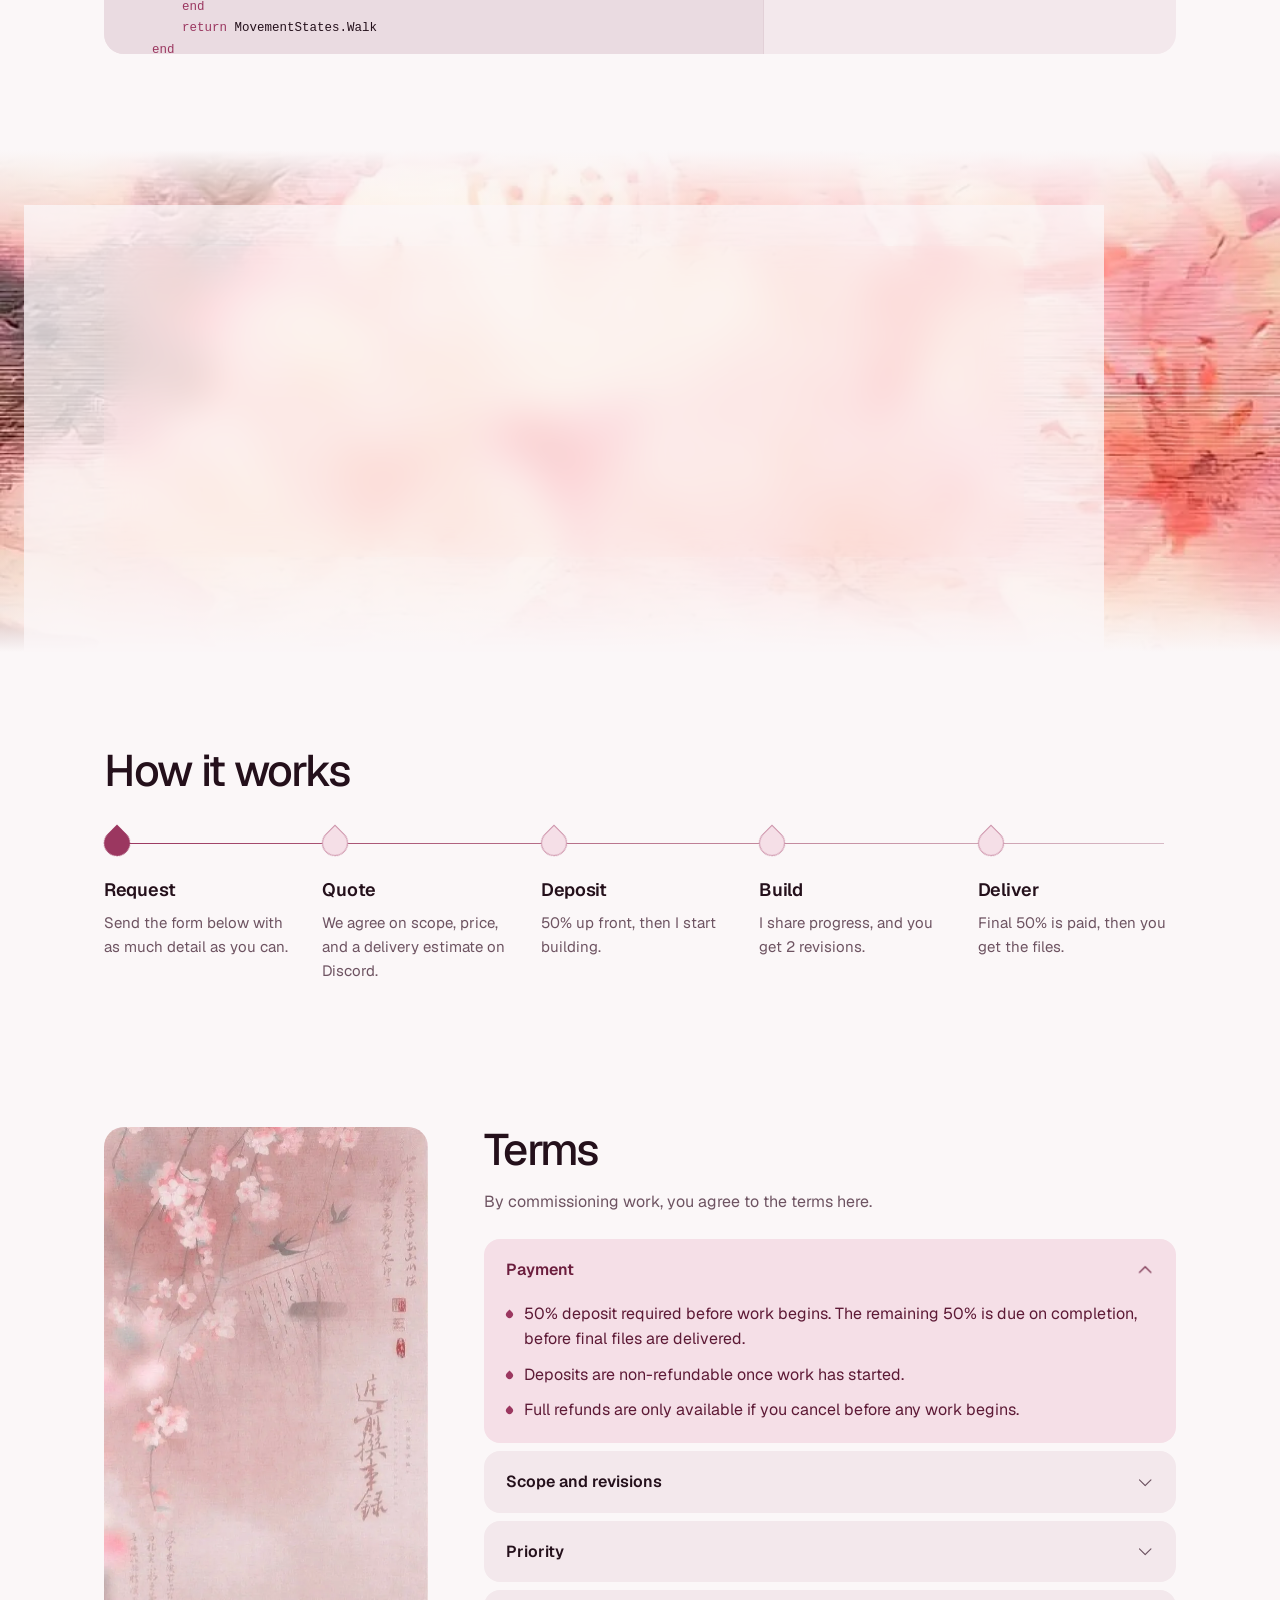
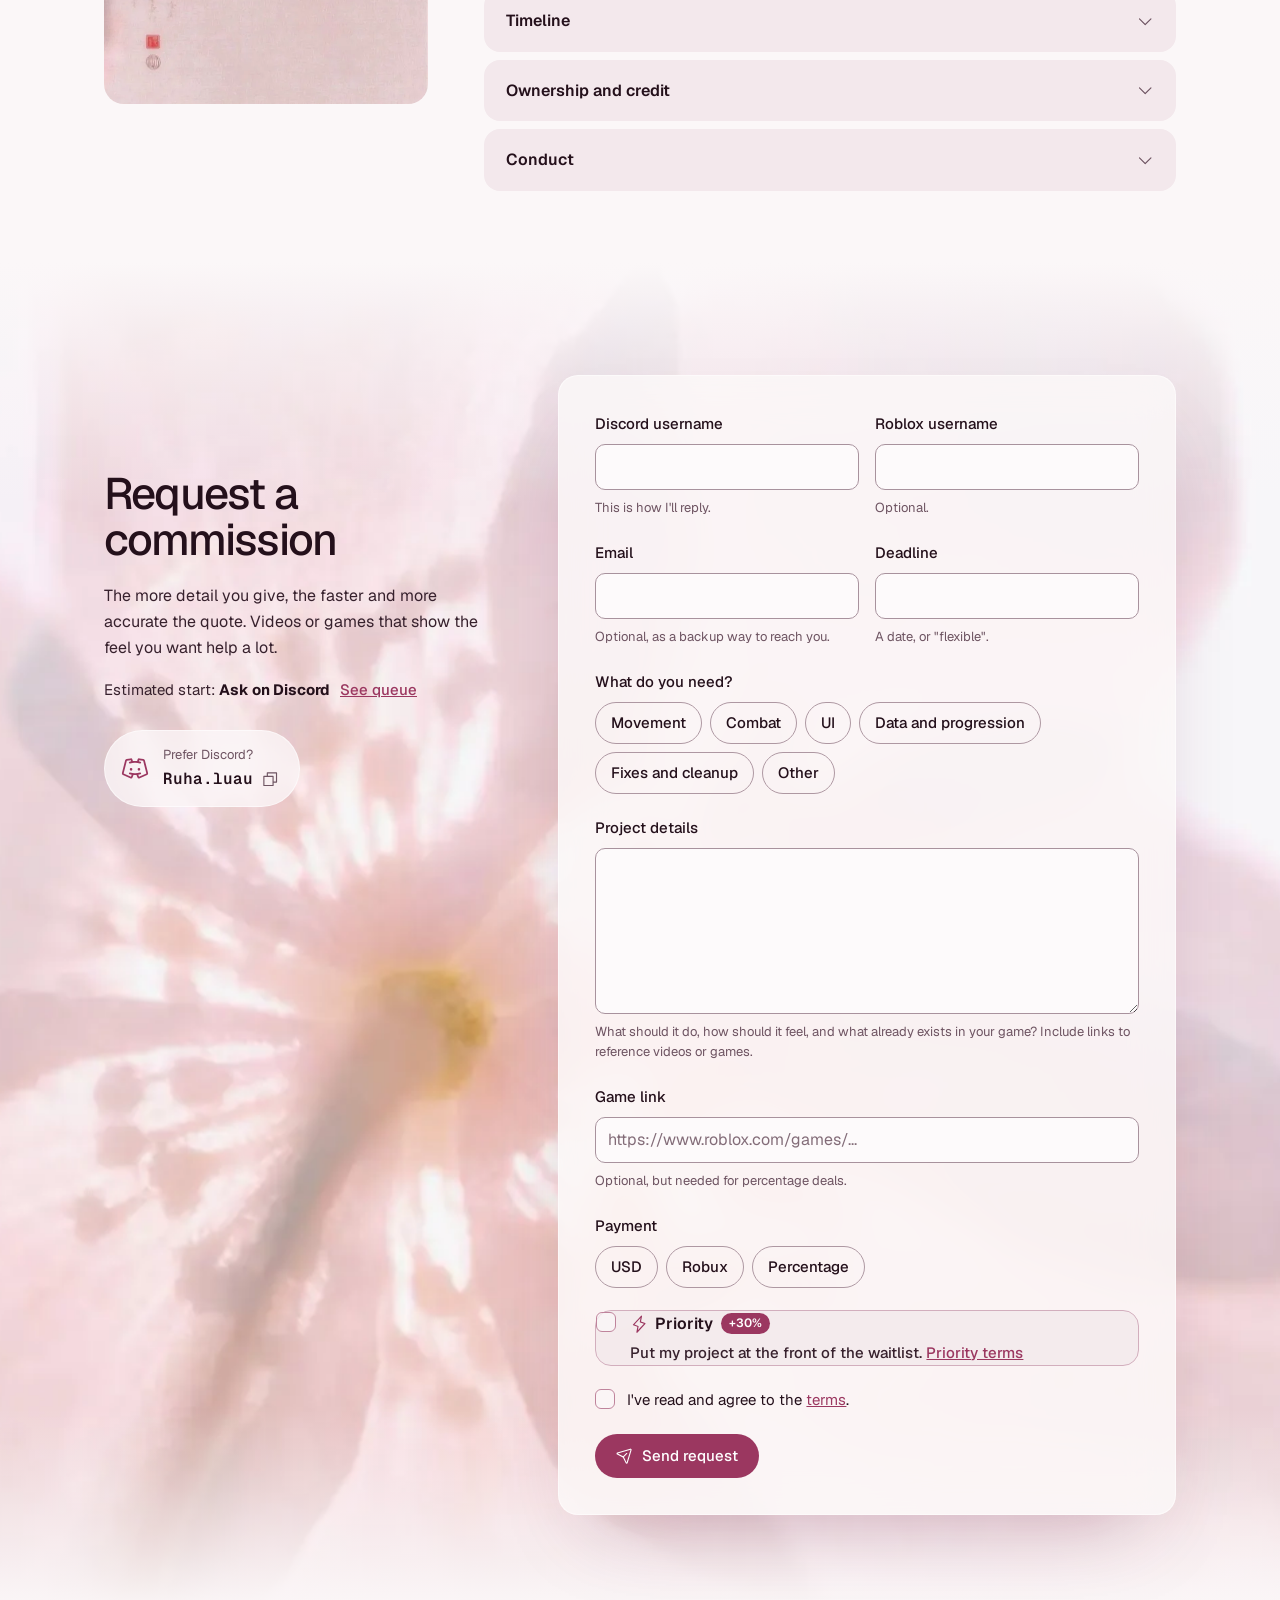
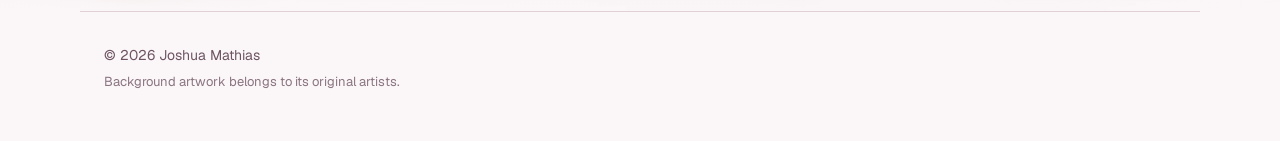
==== commit 8440c0c2: "Merge main into the open source page branch Keeps both sets of new icons, points the page at the ren" ====
--- a/commissions.html
+++ b/commissions.html
@@ -12,7 +12,7 @@
   <meta property="og:url" content="https://jmscripts1.github.io/commissions.html">
   <meta property="og:title" content="Roblox scripting commissions | Ruha.luau">
   <meta property="og:description" content="Movement, combat, UI, and game systems in Luau. USD, Robux, or percentage.">
-  <meta property="og:image" content="https://jmscripts1.github.io/assets/og-commissions.jpg">
+  <meta property="og:image" content="https://jmscripts1.github.io/assets/og-commissions-3.jpg">
   <meta property="og:image:alt" content="Roblox scripting commissions by Joshua Mathias, Ruha.luau on Discord">
   <meta property="og:image:width" content="1200">
   <meta property="og:image:height" content="630">
@@ -22,7 +22,7 @@
   <link rel="preload" href="assets/fonts/Geist-Variable.woff2" as="font" type="font/woff2" crossorigin>
   <link rel="preload" href="assets/img/sakura-branch.webp" as="image">
   <link rel="stylesheet" href="assets/style.css">
-  <link rel="stylesheet" href="assets/commissions.css">
+  <link rel="stylesheet" href="assets/commissions.css?v=20261008b">
   <script>document.documentElement.classList.add("js")</script>
 </head>
 <body class="art cpage">
@@ -46,10 +46,11 @@
     <!-- Hero: painting fills the band, copy sits in its empty misty left side -->
     <section class="ch">
       <img class="ch__art" src="assets/img/sakura-branch.webp" width="1200" height="659" alt="" fetchpriority="high">
+      <canvas class="ch__canvas" data-petals aria-hidden="true"></canvas>
       <div class="wrap ch__inner">
         <div class="ch__copy">
           <p class="status" data-queue-status><span class="status__dot" aria-hidden="true"></span><span data-queue-status-text>Roblox scripting commissions</span></p>
-          <h1 class="ch__title">Roblox scripting, built to <em>feel</em> right.</h1>
+          <h1 class="ch__title">I script <span>Roblox games.</span></h1>
           <p class="ch__sub">Movement, combat, UI, and the systems underneath them, written in Luau. Tell me what you're making.</p>
           <div class="hero__ctas">
             <a class="btn btn--primary" href="#request">Request a commission</a>
@@ -385,6 +386,7 @@
   </footer>
 
   <script src="assets/main.js" defer></script>
+  <script src="assets/engine.js" defer></script>
   <script src="assets/queue-data.js" defer></script>
   <script src="assets/queue.js" defer></script>
   <script src="assets/work-data.js" defer></script>
--- a/assets/style.css
+++ b/assets/style.css
@@ -231,6 +231,43 @@
 .about { display: grid; grid-template-columns: 1.2fr 1fr; gap: 64px; align-items: start; }
 .about__text p { font-size: 1.125rem; max-width: 58ch; }
 .about__text p + p { margin-top: 18px; color: var(--muted); }
+.offclock { display: grid; grid-template-columns: repeat(2, minmax(0, 1fr)); gap: 12px; margin-top: 24px; max-width: 58ch; }
+.offclock__item { margin: 0; display: grid; }
+.beat {
+  display: flex; flex-direction: column; justify-content: space-between; gap: 14px; padding: 14px 16px 16px;
+  border: 1px solid var(--line); border-radius: var(--radius); background: var(--surface);
+}
+.beat__head { display: flex; align-items: center; gap: 12px; }
+.beat__play, .edit__play {
+  display: grid; place-items: center; flex: none; width: 44px; height: 44px; border-radius: var(--pill);
+  border: 0; background: var(--accent); color: var(--accent-ink); cursor: pointer;
+  transition: transform 0.2s var(--ease);
+}
+.beat__play:active { transform: scale(0.94); }
+.beat__play .icon, .edit__play .icon { width: 18px; height: 18px; }
+.beat__play:not([aria-pressed="true"]) .icon, .edit__play .icon { margin-left: 2px; }
+.beat__info { display: grid; gap: 2px; min-width: 0; }
+.beat__info strong { font-weight: 600; font-size: 0.9375rem; }
+.beat__time { font: 500 0.75rem/1.3 var(--mono); color: var(--muted); font-variant-numeric: tabular-nums; }
+.beat__wave { display: flex; align-items: center; gap: 2px; height: 40px; cursor: pointer; touch-action: none; }
+.beat__wave i { flex: 1; min-width: 1px; border-radius: 1px; background: color-mix(in srgb, var(--muted) 35%, transparent); transition: background-color 0.15s; }
+.beat__wave i.is-on { background: var(--accent); }
+.beat__wave:focus-visible { outline: 2px solid var(--accent); outline-offset: 4px; border-radius: 4px; }
+.edit {
+  position: relative; display: block; width: 100%; height: 100%; min-height: 0; padding: 0; overflow: hidden;
+  border: 0; border-radius: var(--radius); background: #120a0f; cursor: pointer;
+}
+.edit video { display: block; width: 100%; height: 100%; aspect-ratio: 16 / 9; object-fit: cover; }
+.edit__play {
+  position: absolute; left: 50%; top: 50%; transform: translate(-50%, -50%);
+  background: color-mix(in srgb, var(--bg) 85%, transparent); color: var(--accent);
+  -webkit-backdrop-filter: blur(8px); backdrop-filter: blur(8px);
+  transition: opacity 0.25s, transform 0.25s var(--ease);
+}
+.edit:hover .edit__play { transform: translate(-50%, -50%) scale(1.06); }
+.edit.is-playing .edit__play { opacity: 0; }
+.edit:focus-visible { outline: 2px solid var(--accent); outline-offset: 3px; }
+@media (max-width: 480px) { .offclock { grid-template-columns: 1fr; } }
 .timeline { display: grid; gap: 28px; padding-top: 6px; }
 .timeline li { display: grid; gap: 2px; padding-left: 20px; border-left: 2px solid var(--line); }
 .timeline li:first-child { border-left-color: var(--accent); }
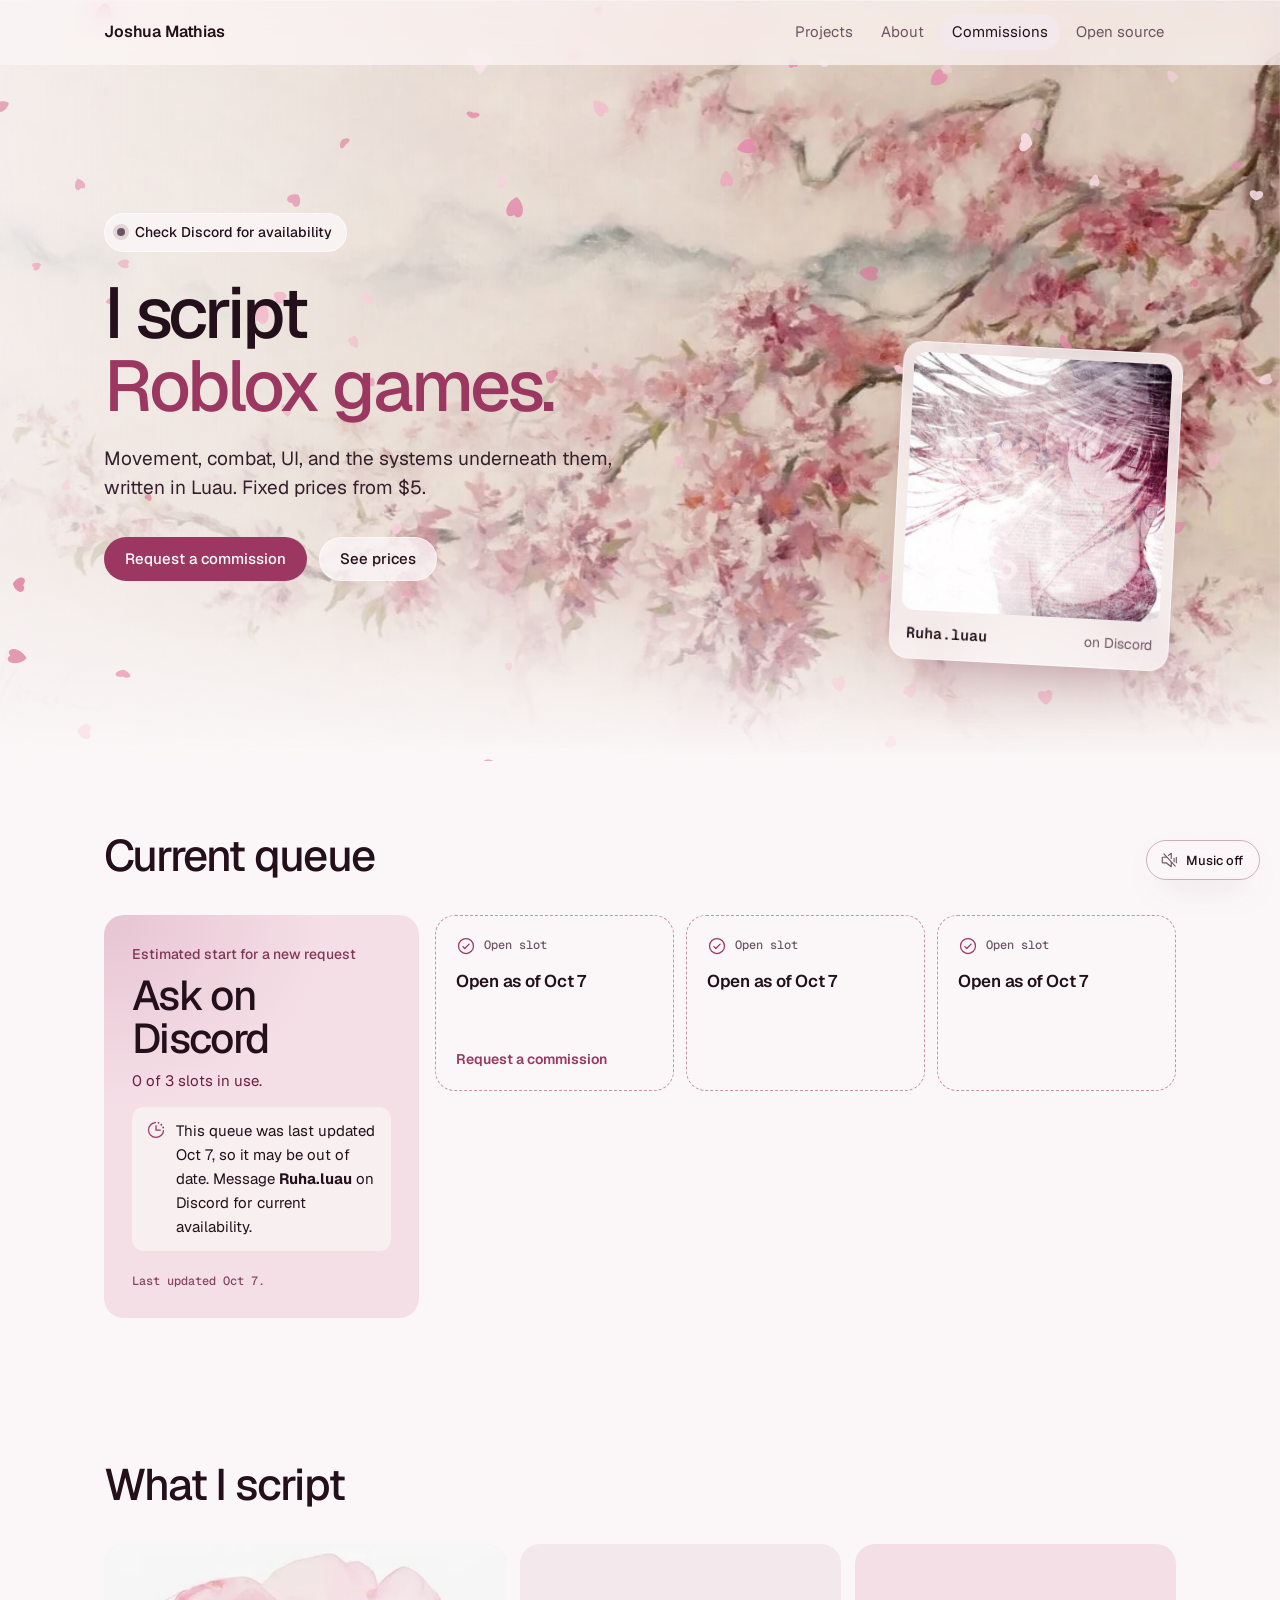
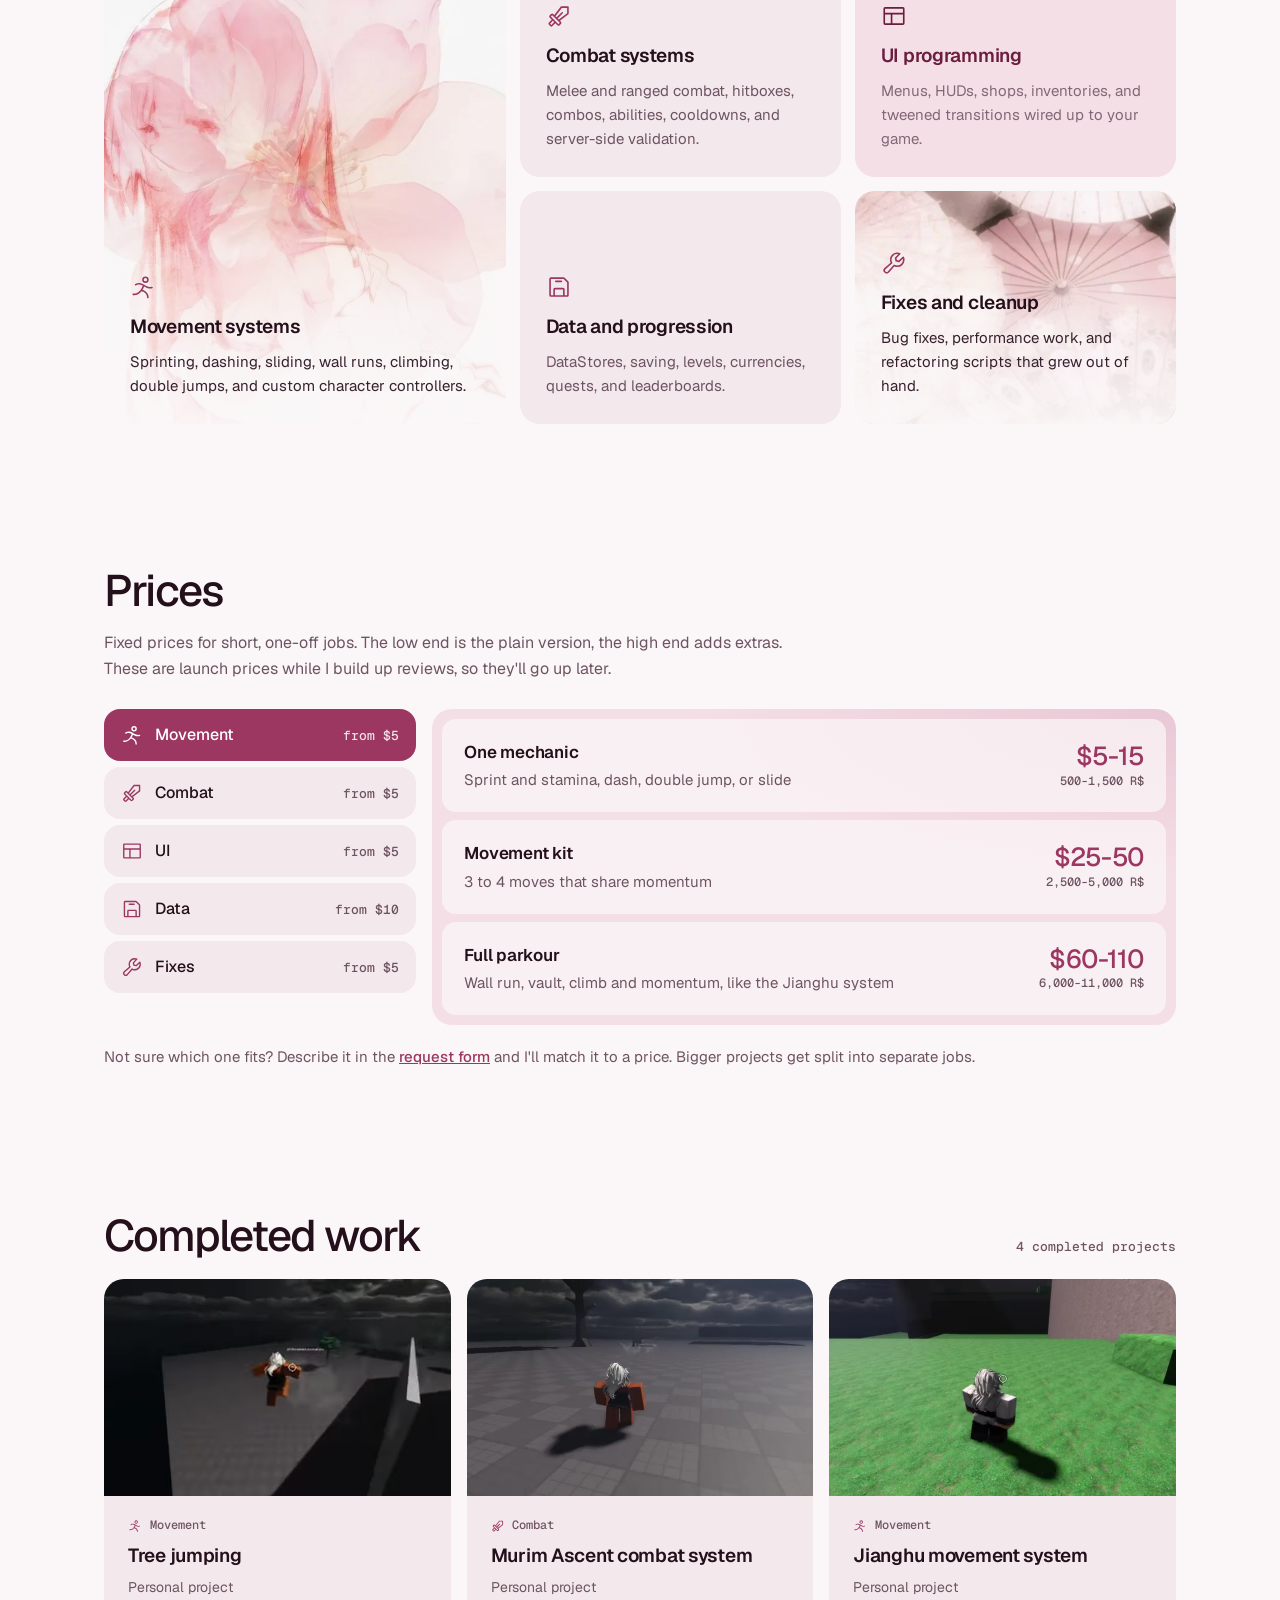
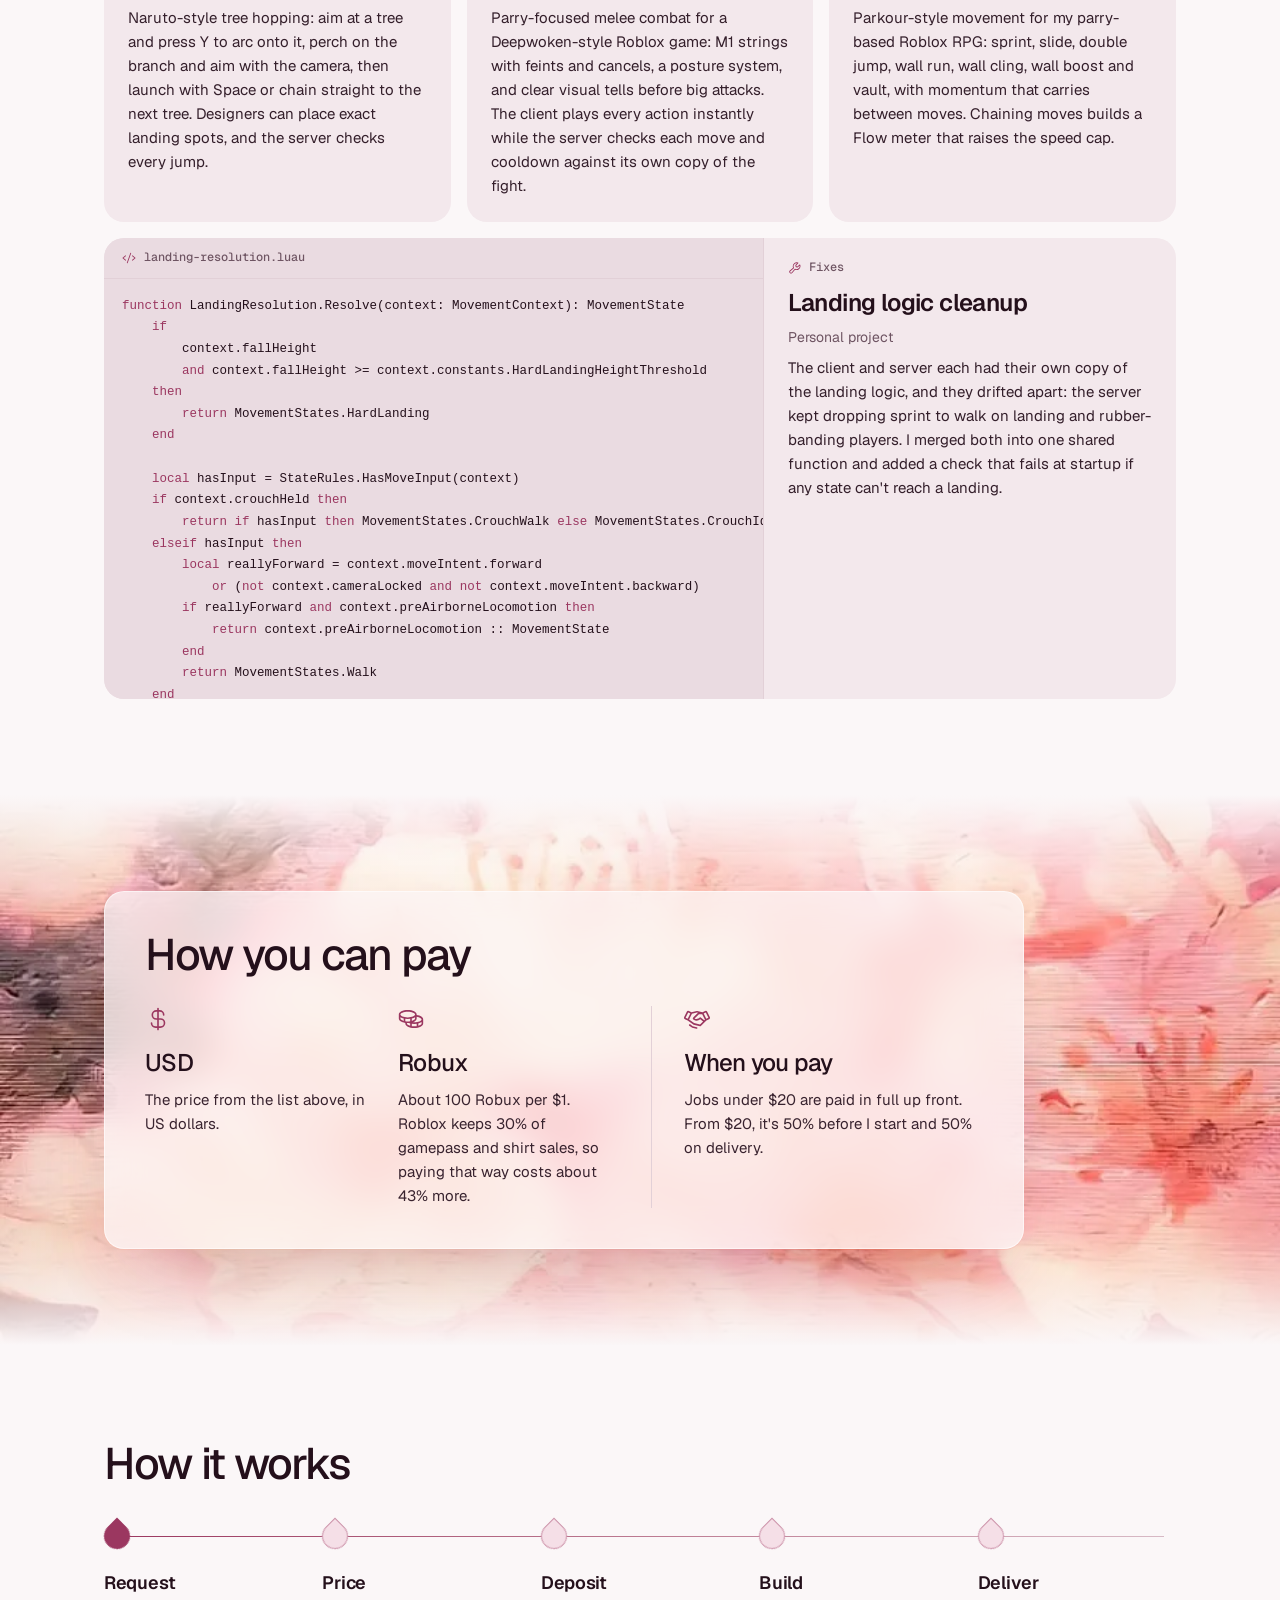
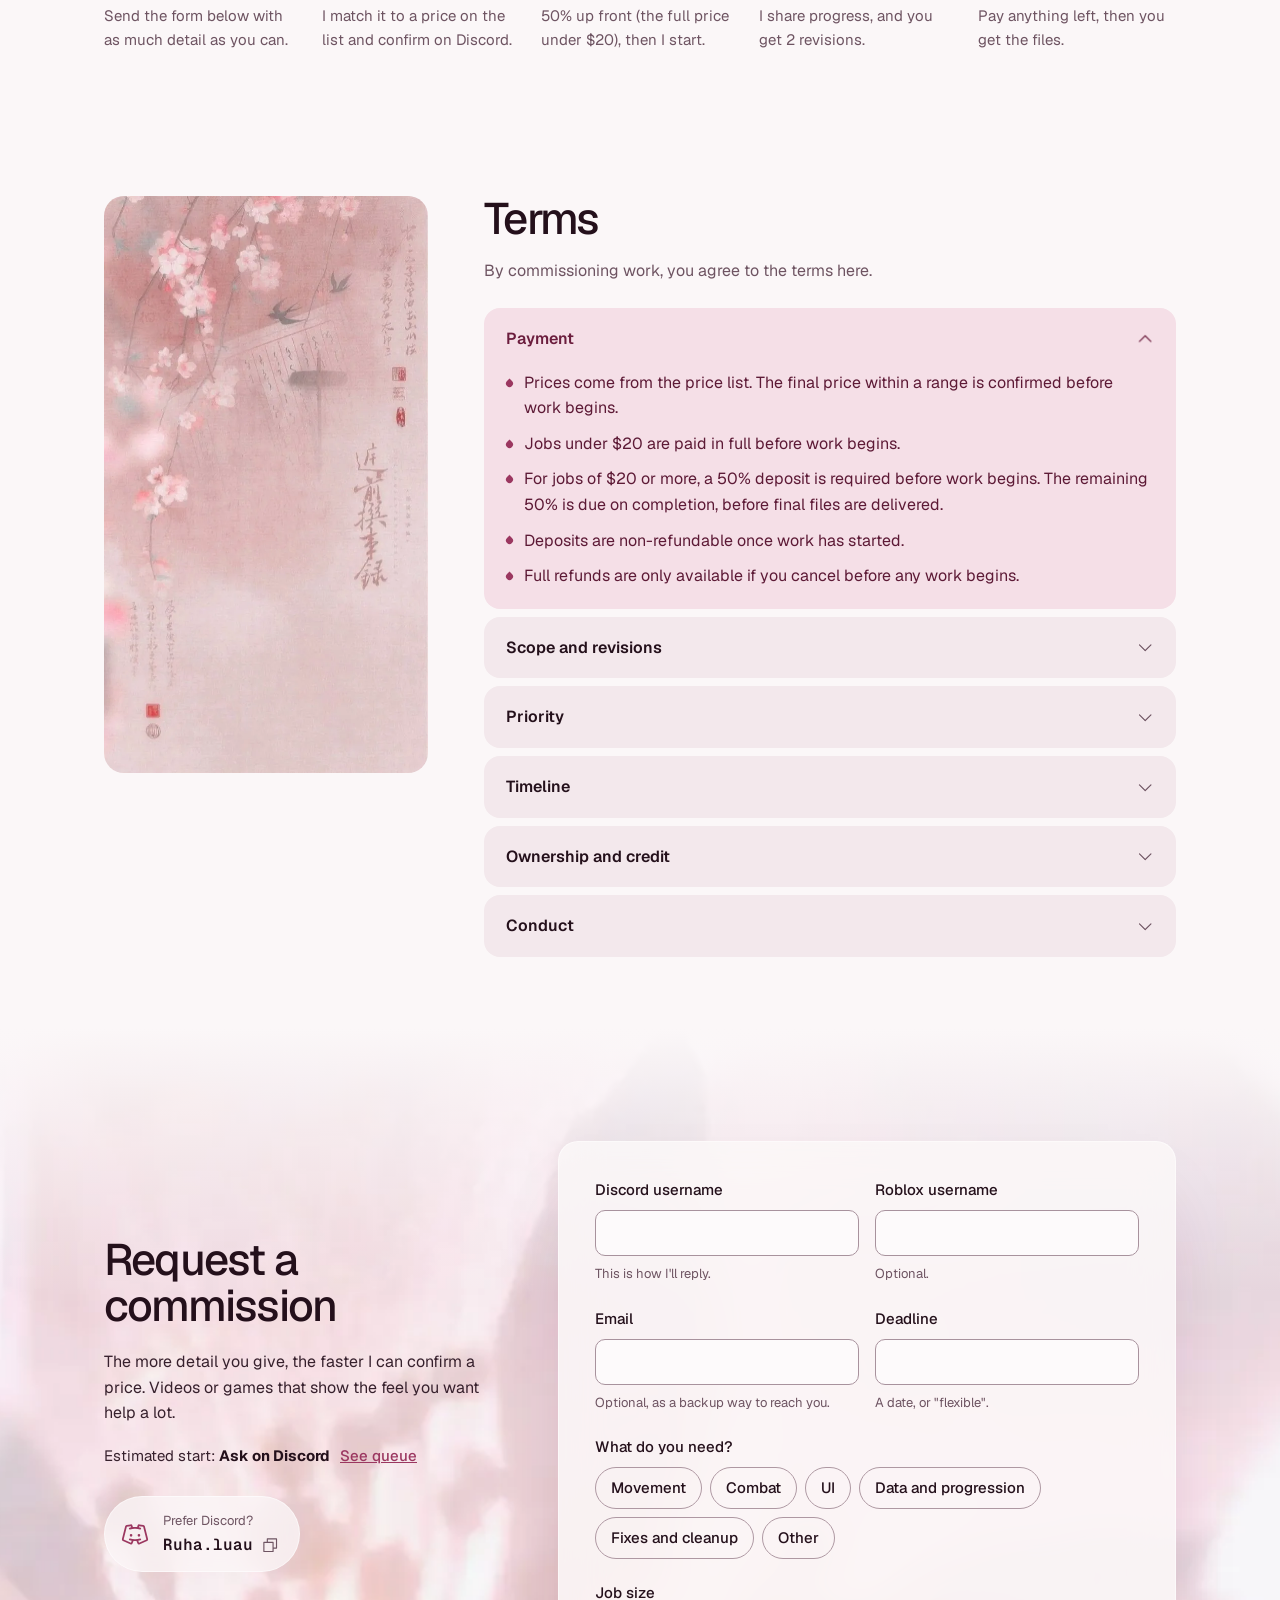
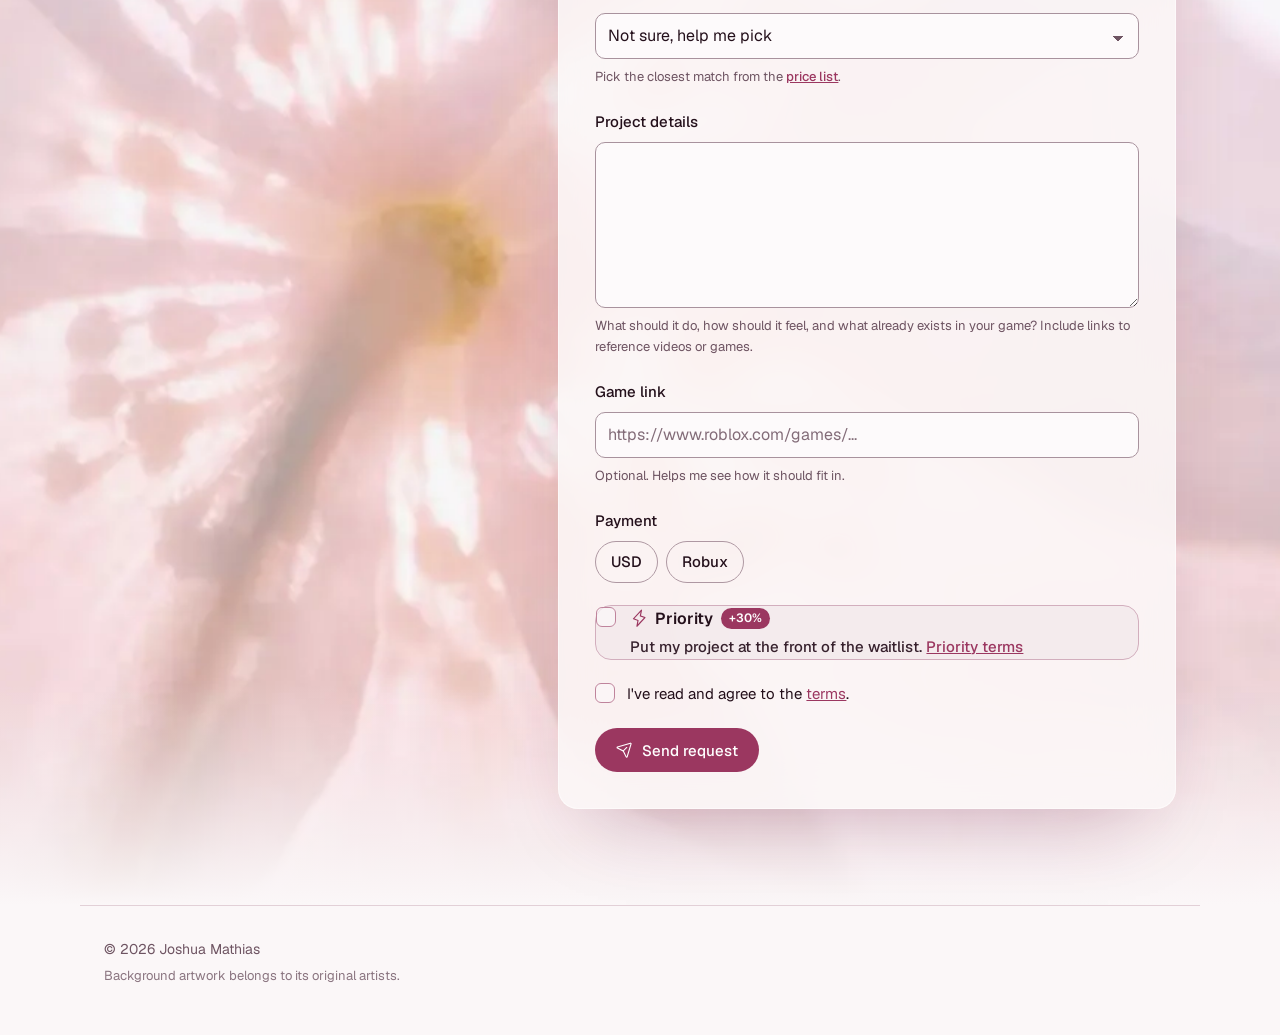
==== commit 88407865: "Add fixed commission prices and drop percentage deals New Prices section on the commissions page: a " ====
--- a/commissions.html
+++ b/commissions.html
@@ -4,14 +4,14 @@
   <meta charset="utf-8">
   <meta name="viewport" content="width=device-width, initial-scale=1">
   <title>Commissions | Joshua Mathias</title>
-  <meta name="description" content="Roblox scripting commissions: movement, combat, UI, and game systems in Luau. Paid in USD, Robux, or a percentage.">
+  <meta name="description" content="Roblox scripting commissions: movement, combat, UI, and game systems in Luau. Fixed prices from $5, paid in USD or Robux.">
   <meta name="color-scheme" content="light dark">
   <meta name="theme-color" content="#9b3760">
 
   <meta property="og:type" content="website">
   <meta property="og:url" content="https://jmscripts1.github.io/commissions.html">
   <meta property="og:title" content="Roblox scripting commissions | Ruha.luau">
-  <meta property="og:description" content="Movement, combat, UI, and game systems in Luau. USD, Robux, or percentage.">
+  <meta property="og:description" content="Movement, combat, UI, and game systems in Luau. Fixed prices from $5, in USD or Robux.">
   <meta property="og:image" content="https://jmscripts1.github.io/assets/og-commissions-3.jpg">
   <meta property="og:image:alt" content="Roblox scripting commissions by Joshua Mathias, Ruha.luau on Discord">
   <meta property="og:image:width" content="1200">
@@ -22,7 +22,7 @@
   <link rel="preload" href="assets/fonts/Geist-Variable.woff2" as="font" type="font/woff2" crossorigin>
   <link rel="preload" href="assets/img/sakura-branch.webp" as="image">
   <link rel="stylesheet" href="assets/style.css">
-  <link rel="stylesheet" href="assets/commissions.css?v=20261008b">
+  <link rel="stylesheet" href="assets/commissions.css?v=20261011">
   <script>document.documentElement.classList.add("js")</script>
 </head>
 <body class="art cpage">
@@ -51,10 +51,10 @@
         <div class="ch__copy">
           <p class="status" data-queue-status><span class="status__dot" aria-hidden="true"></span><span data-queue-status-text>Roblox scripting commissions</span></p>
           <h1 class="ch__title">I script <span>Roblox games.</span></h1>
-          <p class="ch__sub">Movement, combat, UI, and the systems underneath them, written in Luau. Tell me what you're making.</p>
+          <p class="ch__sub">Movement, combat, UI, and the systems underneath them, written in Luau. Fixed prices from <span data-price-from>$5</span>.</p>
           <div class="hero__ctas">
             <a class="btn btn--primary" href="#request">Request a commission</a>
-            <a class="btn btn--glass" href="#terms">Read the terms</a>
+            <a class="btn btn--glass" href="#prices">See prices</a>
           </div>
         </div>
         <figure class="ch__me">
@@ -110,6 +110,15 @@
       </ul>
     </section>
 
+    <!-- Prices: tabbed list built from assets/prices-data.js by assets/prices.js -->
+    <section class="section wrap reveal" id="prices" aria-labelledby="prices-title">
+      <h2 class="c-title" id="prices-title">Prices</h2>
+      <p class="prices__intro">Fixed prices for short, one-off jobs. The low end is the plain version, the high end adds extras. <span data-price-launch hidden>These are launch prices while I build up reviews, so they'll go up later.</span></p>
+      <div class="prices" id="prices-board" hidden></div>
+      <p class="queue__fallback" id="prices-fallback">Message <strong>Ruha.luau</strong> on Discord for prices.</p>
+      <p class="prices__note">Not sure which one fits? Describe it in the <a href="#request">request form</a> and I'll match it to a price. Bigger projects get split into separate jobs.</p>
+    </section>
+
     <!-- Completed work: filled in from assets/work-data.js by assets/work.js, hidden while empty -->
     <section class="section wrap" id="work" aria-labelledby="work-title" hidden>
       <div class="work-head">
@@ -120,7 +129,7 @@
       <div class="work-grid" id="work-grid"></div>
     </section>
 
-    <!-- Payment: full-bleed painted band with the three options on a frosted sheet -->
+    <!-- Payment: full-bleed painted band with the two currencies and the deposit rule on a frosted sheet -->
     <section class="pay-band reveal" aria-labelledby="pay-title">
       <img class="pay-band__art" src="assets/img/blossom-paint.webp" width="900" height="895" alt="" loading="lazy">
       <div class="wrap">
@@ -130,17 +139,17 @@
             <div class="pay-opt">
               <svg class="icon" aria-hidden="true"><use href="assets/icons.svg#i-currency-dollar"/></svg>
               <h3>USD</h3>
-              <p>Quoted per project once the scope is agreed.</p>
+              <p>The price from the list above, in US dollars.</p>
             </div>
             <div class="pay-opt">
               <svg class="icon" aria-hidden="true"><use href="assets/icons.svg#i-coins"/></svg>
               <h3>Robux</h3>
-              <p>Same quote, paid in Robux.</p>
+              <p>About 100 Robux per $1. Roblox keeps 30% of gamepass and shirt sales, so paying that way costs about 43% more.</p>
             </div>
-            <div class="pay-opt pay-opt--pct">
-              <svg class="icon" aria-hidden="true"><use href="assets/icons.svg#i-percent"/></svg>
-              <h3>Percentage</h3>
-              <p>A share of the game's revenue. I need to see real potential first, so share as much about the game as you can.</p>
+            <div class="pay-opt pay-opt--split">
+              <svg class="icon" aria-hidden="true"><use href="assets/icons.svg#i-handshake"/></svg>
+              <h3>When you pay</h3>
+              <p>Jobs under $20 are paid in full up front. From $20, it's 50% before I start and 50% on delivery.</p>
             </div>
           </div>
         </div>
@@ -152,10 +161,10 @@
       <h2 class="c-title" id="process-title">How it works</h2>
       <ol class="path">
         <li><span class="path__mark" aria-hidden="true"></span><strong>Request</strong><span>Send the form below with as much detail as you can.</span></li>
-        <li><span class="path__mark" aria-hidden="true"></span><strong>Quote</strong><span>We agree on scope, price, and a delivery estimate on Discord.</span></li>
-        <li><span class="path__mark" aria-hidden="true"></span><strong>Deposit</strong><span>50% up front, then I start building.</span></li>
+        <li><span class="path__mark" aria-hidden="true"></span><strong>Price</strong><span>I match it to a price on the list and confirm on Discord.</span></li>
+        <li><span class="path__mark" aria-hidden="true"></span><strong>Deposit</strong><span>50% up front (the full price under $20), then I start.</span></li>
         <li><span class="path__mark" aria-hidden="true"></span><strong>Build</strong><span>I share progress, and you get 2 revisions.</span></li>
-        <li><span class="path__mark" aria-hidden="true"></span><strong>Deliver</strong><span>Final 50% is paid, then you get the files.</span></li>
+        <li><span class="path__mark" aria-hidden="true"></span><strong>Deliver</strong><span>Pay anything left, then you get the files.</span></li>
       </ol>
     </section>
 
@@ -171,7 +180,9 @@
           <details open>
             <summary>Payment<svg class="icon" aria-hidden="true"><use href="assets/icons.svg#i-caret-down"/></svg></summary>
             <ul>
-              <li>50% deposit required before work begins. The remaining 50% is due on completion, before final files are delivered.</li>
+              <li>Prices come from the price list. The final price within a range is confirmed before work begins.</li>
+              <li>Jobs under $20 are paid in full before work begins.</li>
+              <li>For jobs of $20 or more, a 50% deposit is required before work begins. The remaining 50% is due on completion, before final files are delivered.</li>
               <li>Deposits are non-refundable once work has started.</li>
               <li>Full refunds are only available if you cancel before any work begins.</li>
             </ul>
@@ -179,18 +190,20 @@
           <details>
             <summary>Scope and revisions<svg class="icon" aria-hidden="true"><use href="assets/icons.svg#i-caret-down"/></svg></summary>
             <ul>
-              <li>Project scope is agreed on before starting. Requests outside the original scope may cost extra.</li>
+              <li>I only take short, fixed-scope jobs, usually delivered in 1 to 7 days. No ongoing development, retainers, or long-term roles.</li>
+              <li>Bigger projects are split into separate jobs, each priced and paid on its own.</li>
+              <li>Scope is agreed on before starting. Requests outside the original scope are priced as a new job.</li>
               <li>2 free revisions are included per project. Further revisions are billed separately.</li>
             </ul>
           </details>
           <details>
             <summary>Priority<svg class="icon" aria-hidden="true"><use href="assets/icons.svg#i-caret-down"/></svg></summary>
             <ul>
-              <li>Priority costs an extra 30% on top of the quoted price, in USD or Robux.</li>
+              <li>Priority costs an extra 30% on top of the price, in USD or Robux.</li>
               <li>Your project moves to the front of the waitlist and starts in the next open slot, ahead of standard requests.</li>
               <li>Projects already in progress are not paused or bumped for priority work.</li>
               <li>If more than one client has priority, they're served first come, first served.</li>
-              <li>The priority fee is paid up front together with the 50% deposit.</li>
+              <li>The priority fee is paid up front, together with the deposit or full payment.</li>
               <li>The priority fee is non-refundable once your project has moved ahead, unless the start is delayed more than 3 days past the priority estimate because of me. In that case the fee is refunded.</li>
               <li>Late feedback or replies from you can still push back the delivery date.</li>
             </ul>
@@ -227,7 +240,7 @@
       <div class="wrap req__inner">
         <div class="req__intro">
           <h2 class="c-title" id="request-title">Request a commission</h2>
-          <p>The more detail you give, the faster and more accurate the quote. Videos or games that show the feel you want help a lot.</p>
+          <p>The more detail you give, the faster I can confirm a price. Videos or games that show the feel you want help a lot.</p>
           <p class="req__estimate">Estimated start: <strong data-queue-estimate>ask on Discord</strong> <a href="#queue">See queue</a></p>
           <div class="discord">
             <svg class="icon" aria-hidden="true"><use href="assets/icons.svg#i-discord-logo"/></svg>
@@ -286,6 +299,14 @@
         </fieldset>
 
         <div class="field">
+          <label for="f-tier">Job size</label>
+          <select id="f-tier" name="job_size" aria-describedby="f-tier-help">
+            <option value="Not sure">Not sure, help me pick</option>
+          </select>
+          <p class="field__help" id="f-tier-help">Pick the closest match from the <a href="#prices">price list</a>.</p>
+        </div>
+
+        <div class="field">
           <label for="f-details">Project details</label>
           <textarea id="f-details" name="details" rows="6" required aria-describedby="f-details-help f-details-err"></textarea>
           <p class="field__help" id="f-details-help">What should it do, how should it feel, and what already exists in your game? Include links to reference videos or games.</p>
@@ -295,7 +316,7 @@
         <div class="field">
           <label for="f-game">Game link</label>
           <input id="f-game" name="game_link" type="url" inputmode="url" placeholder="https://www.roblox.com/games/..." aria-describedby="f-game-help f-game-err">
-          <p class="field__help" id="f-game-help">Optional, but needed for percentage deals.</p>
+          <p class="field__help" id="f-game-help">Optional. Helps me see how it should fit in.</p>
           <p class="field__error" id="f-game-err"></p>
         </div>
 
@@ -304,7 +325,6 @@
           <div class="choices">
             <label class="choice"><input type="radio" name="payment" value="USD" required><span>USD</span></label>
             <label class="choice"><input type="radio" name="payment" value="Robux"><span>Robux</span></label>
-            <label class="choice"><input type="radio" name="payment" value="Percentage"><span>Percentage</span></label>
           </div>
           <p class="field__error" id="f-payment-err"></p>
         </fieldset>
@@ -319,37 +339,6 @@
           </label>
         </div>
 
-        <div class="field" data-show-for="USD Robux" hidden>
-          <label for="f-budget">Budget</label>
-          <input id="f-budget" name="budget" type="text" aria-describedby="f-budget-help">
-          <p class="field__help" id="f-budget-help">A range is fine, like "$100 to $200" or "20k to 30k Robux".</p>
-        </div>
-
-        <div class="pct" data-show-for="Percentage" hidden>
-          <p class="pct__note">For percentage deals I need to see the game's potential. Tell me where it's at.</p>
-          <div class="form__grid">
-            <div class="field">
-              <label for="f-stage">Development stage</label>
-              <select id="f-stage" name="game_stage">
-                <option value="">Choose one</option>
-                <option>Idea or early prototype</option>
-                <option>In development</option>
-                <option>Released, growing</option>
-                <option>Released, established</option>
-              </select>
-            </div>
-            <div class="field">
-              <label for="f-share">Percentage offered</label>
-              <input id="f-share" name="percentage_offered" type="text">
-            </div>
-          </div>
-          <div class="field">
-            <label for="f-team">Team, players, and plans</label>
-            <textarea id="f-team" name="game_potential" rows="4" aria-describedby="f-team-help"></textarea>
-            <p class="field__help" id="f-team-help">Team size and roles, current visits or CCU if released, and how you plan to grow and monetize it.</p>
-          </div>
-        </div>
-
         <div class="field">
           <label class="agree"><input type="checkbox" name="agreed_to_terms" value="yes" required><span>I've read and agree to the <a href="#terms">terms</a>.</span></label>
           <p class="field__error" id="f-agree-err"></p>
@@ -392,6 +381,8 @@
   <script src="assets/work-data.js" defer></script>
   <script src="assets/work.js" defer></script>
   <script src="assets/music.js" defer></script>
-  <script src="assets/commissions.js" defer></script>
+  <script src="assets/prices-data.js?v=20261011" defer></script>
+  <script src="assets/prices.js?v=20261011" defer></script>
+  <script src="assets/commissions.js?v=20261011" defer></script>
 </body>
 </html>
--- a/assets/commissions.css
+++ b/assets/commissions.css
@@ -158,12 +158,12 @@
 .pay-opt .icon { width: 26px; height: 26px; color: var(--accent); margin-bottom: 6px; }
 .pay-opt h3 { font-size: 1.5rem; font-weight: 500; letter-spacing: -0.03em; }
 .pay-opt p { color: color-mix(in srgb, var(--text) 72%, var(--muted)); font-size: 0.9375rem; }
-.pay-opt--pct { padding-left: 32px; border-left: 1px solid var(--line); }
+.pay-opt--split { padding-left: 32px; border-left: 1px solid var(--line); }
 @media (max-width: 767px) {
   .pay-band { padding-block: 64px; }
   .pay-sheet { padding: 28px 22px; }
   .pay-opts { grid-template-columns: 1fr; gap: 24px; }
-  .pay-opt--pct { padding-left: 0; border-left: 0; padding-top: 24px; border-top: 1px solid var(--line); }
+  .pay-opt--split { padding-left: 0; border-left: 0; padding-top: 24px; border-top: 1px solid var(--line); }
 }
 
 /* ---------- Process path ---------- */
@@ -349,9 +349,14 @@
 .choice input:checked + span { background: var(--accent); border-color: var(--accent); color: var(--accent-ink); }
 .choice input:focus-visible + span { outline: 2px solid var(--accent); outline-offset: 3px; }
 
-.pct { display: grid; gap: 22px; padding: 22px; border-radius: 16px; background: var(--accent-soft); }
-.pct__note { color: var(--accent-soft-ink); font-weight: 500; }
-.pct .field__help { color: var(--accent-soft-ink); opacity: 0.85; }
+/* Select gets a caret drawn with two gradients, since the native arrow is hidden */
+.field select {
+  padding-right: 40px;
+  background-image: linear-gradient(45deg, transparent 50%, var(--muted) 50%), linear-gradient(135deg, var(--muted) 50%, transparent 50%);
+  background-position: calc(100% - 20px) 55%, calc(100% - 15px) 55%;
+  background-size: 5px 5px, 5px 5px; background-repeat: no-repeat;
+}
+.field__help a { color: var(--accent); font-weight: 500; }
 
 .agree { display: flex; gap: 12px; align-items: flex-start; font-weight: 400 !important; cursor: pointer; }
 
@@ -640,3 +645,66 @@
   .music { right: 12px; bottom: 12px; padding: 10px 12px; }
   .music__label { position: absolute; width: 1px; height: 1px; overflow: hidden; clip: rect(0 0 0 0); white-space: nowrap; }
 }
+
+/* ---------- Prices: service tabs on the left, that service's tiers on the right ---------- */
+.prices__intro { margin: -20px 0 28px; max-width: 62ch; color: var(--muted); }
+.prices { display: grid; grid-template-columns: minmax(220px, 0.42fr) 1fr; gap: 16px; align-items: start; }
+.ptabs { display: grid; gap: 6px; }
+.pt {
+  display: grid; grid-template-columns: 22px 1fr auto; align-items: center; gap: 12px;
+  padding: 14px 16px; border-radius: 16px; border: 1px solid transparent; cursor: pointer;
+  background: var(--surface); color: var(--text); text-align: left;
+  font: 500 1rem/1.3 var(--sans);
+  transition: background-color 0.25s, border-color 0.25s, transform 0.2s var(--ease);
+}
+.pt:hover { border-color: color-mix(in srgb, var(--accent) 30%, var(--line)); }
+.pt:active { transform: scale(0.98); }
+.pt .icon { width: 22px; height: 22px; color: var(--accent); }
+.pt__from { font: 500 0.8125rem/1 var(--mono); color: var(--muted); }
+.pt[aria-selected="true"] { background: var(--accent); color: var(--accent-ink); }
+.pt[aria-selected="true"] .icon, .pt[aria-selected="true"] .pt__from { color: inherit; }
+.pt[aria-selected="true"] .pt__from { opacity: 0.85; }
+
+.ppanels { min-width: 0; }
+.pp {
+  padding: 10px; border-radius: var(--r-lg);
+  background:
+    radial-gradient(110% 90% at 100% 0%, color-mix(in srgb, var(--accent) 14%, transparent) 0%, transparent 60%),
+    var(--accent-soft);
+}
+.pp:focus-visible { outline-offset: 4px; }
+.tiers { display: grid; gap: 8px; }
+.tier {
+  display: grid; grid-template-columns: 1fr auto; gap: 8px 24px; align-items: center;
+  padding: 20px 22px; border-radius: 14px;
+  background: color-mix(in srgb, var(--bg) 72%, transparent);
+}
+.tier h3 { font-size: 1.0625rem; font-weight: 600; letter-spacing: -0.015em; }
+.tier p { margin-top: 2px; font-size: 0.9375rem; color: var(--muted); }
+.tier__price { display: grid; justify-items: end; gap: 2px; text-align: right; }
+.tier__price strong { font-size: 1.625rem; line-height: 1.1; font-weight: 500; letter-spacing: -0.03em; color: var(--accent); white-space: nowrap; }
+.tier__price small { font-size: 0.875rem; font-weight: 500; letter-spacing: 0; color: var(--muted); }
+.tier__price span { font: 500 0.75rem/1.4 var(--mono); color: var(--muted); white-space: nowrap; }
+.prices__note { margin-top: 20px; font-size: 0.9375rem; color: var(--muted); }
+.prices__note a { color: var(--accent); font-weight: 500; }
+
+@media (prefers-reduced-motion: no-preference) {
+  .pp:not([hidden]) .tier { animation: rise 0.5s var(--ease) both; }
+  .pp:not([hidden]) .tier:nth-child(2) { animation-delay: 0.05s; }
+  .pp:not([hidden]) .tier:nth-child(3) { animation-delay: 0.1s; }
+}
+
+@media (max-width: 767px) {
+  .prices { grid-template-columns: 1fr; }
+  /* Tabs become a row of pills that scrolls sideways */
+  .ptabs {
+    display: flex; gap: 8px; overflow-x: auto; scroll-snap-type: x mandatory;
+    margin-inline: -16px; padding: 2px 16px 6px; scrollbar-width: none;
+  }
+  .ptabs::-webkit-scrollbar { display: none; }
+  .pt { flex: none; grid-template-columns: 18px auto; gap: 8px; padding: 9px 15px; border-radius: var(--pill); scroll-snap-align: start; font-size: 0.9375rem; }
+  .pt .icon { width: 18px; height: 18px; }
+  .pt__from { display: none; }
+  .tier { grid-template-columns: 1fr; padding: 18px; }
+  .tier__price { justify-items: start; text-align: left; grid-auto-flow: column; justify-content: start; align-items: baseline; gap: 10px; }
+}
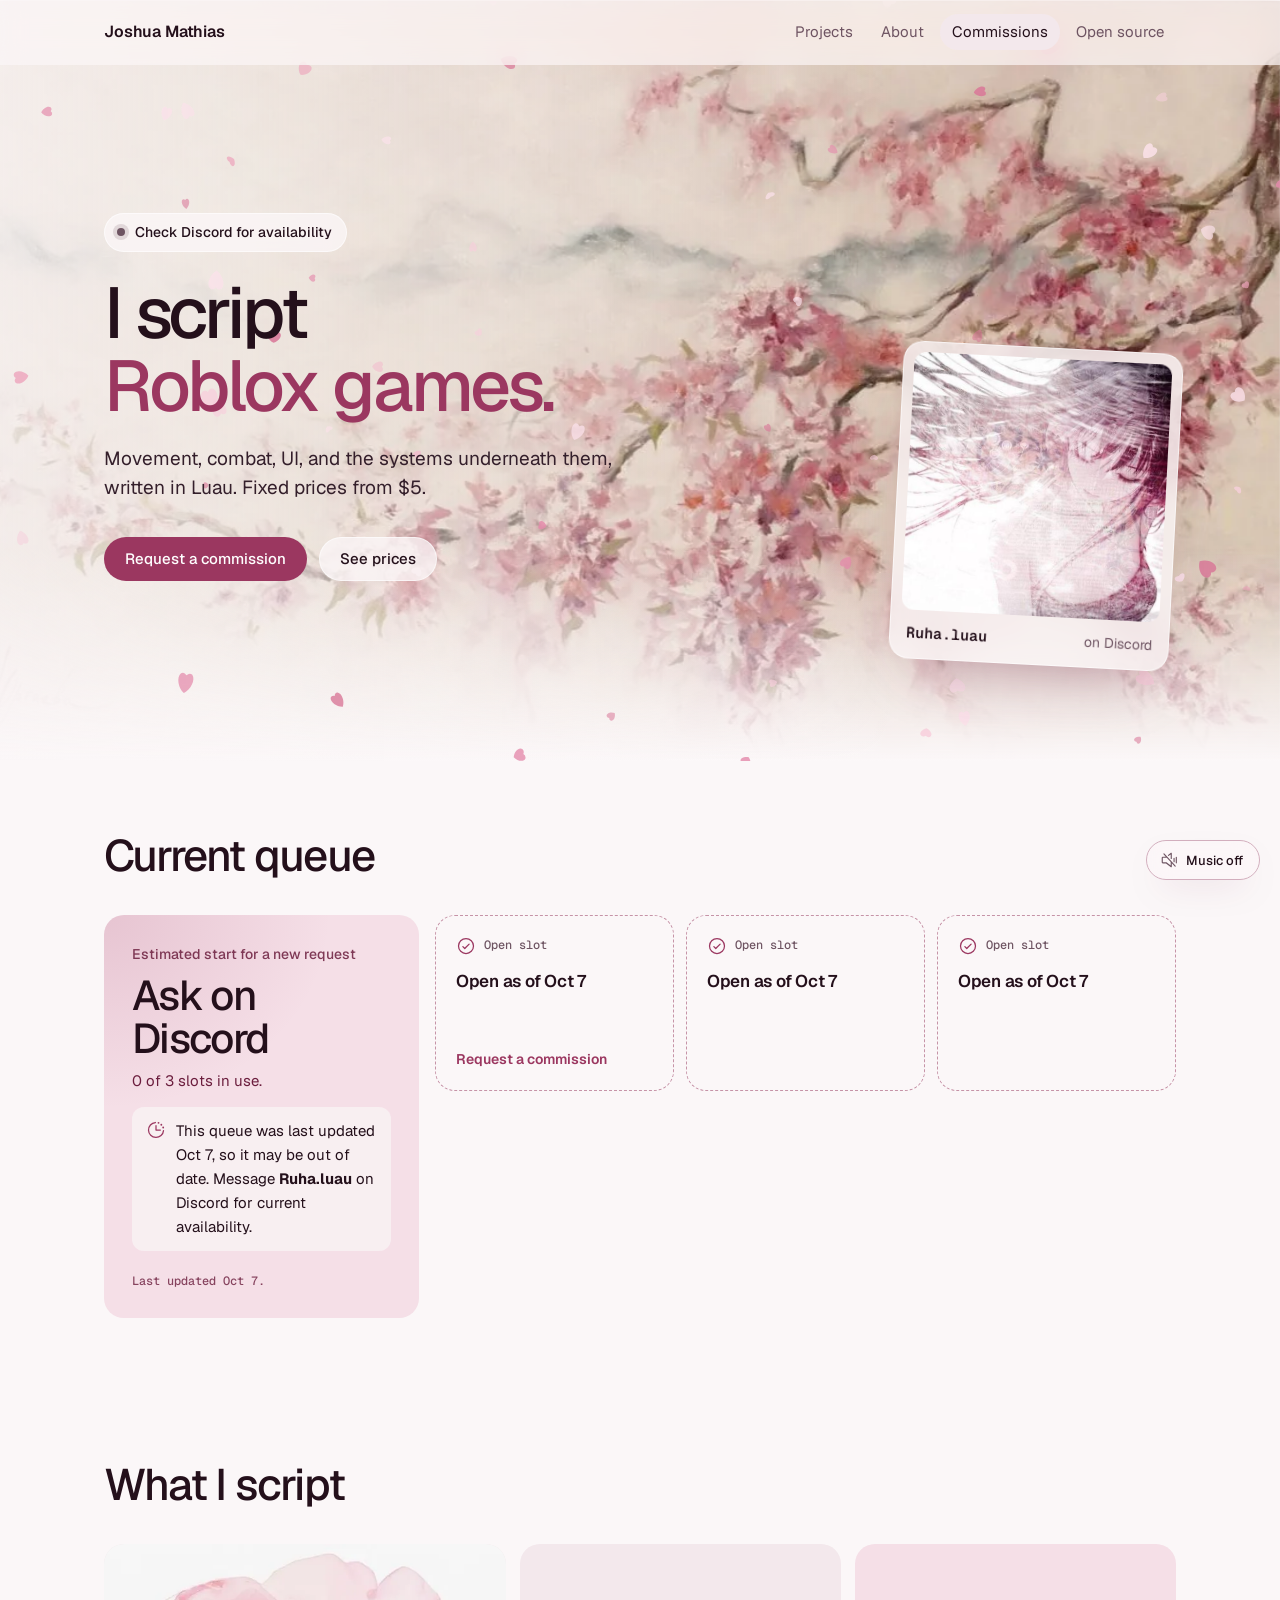
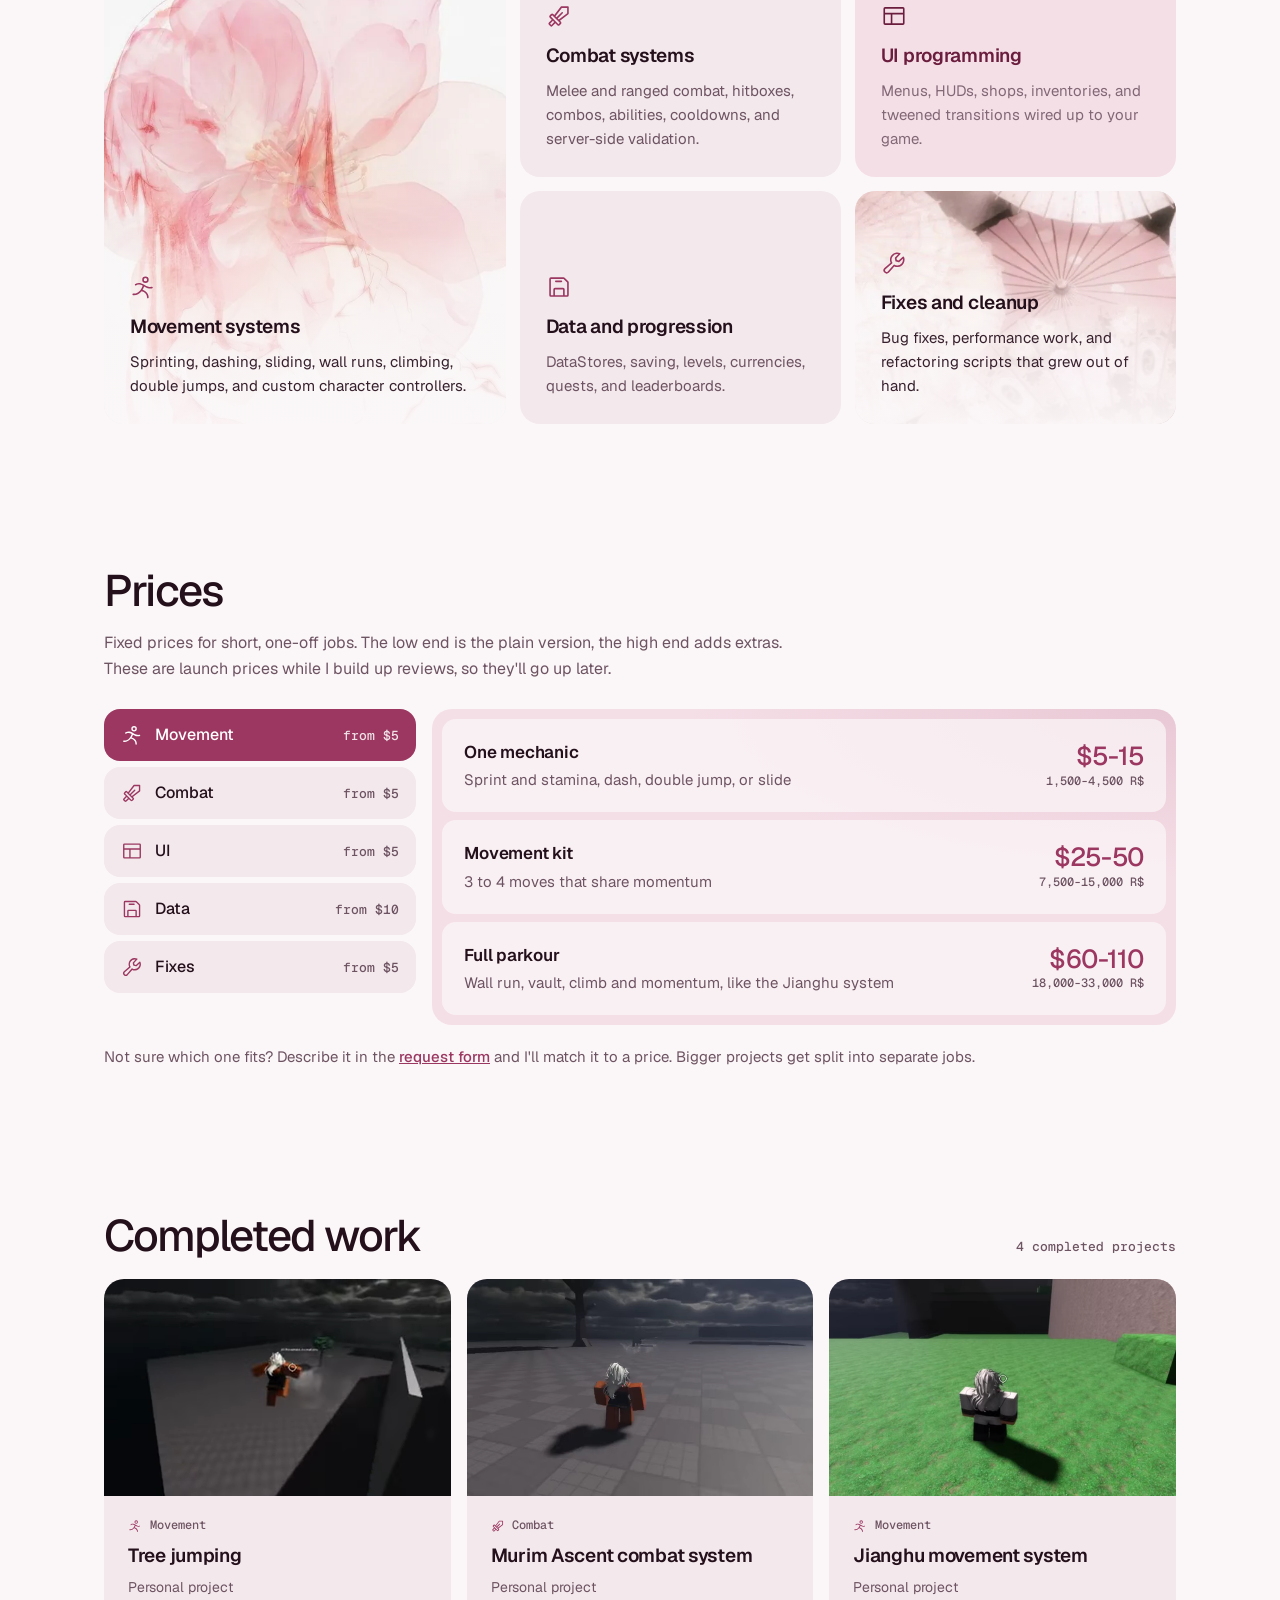
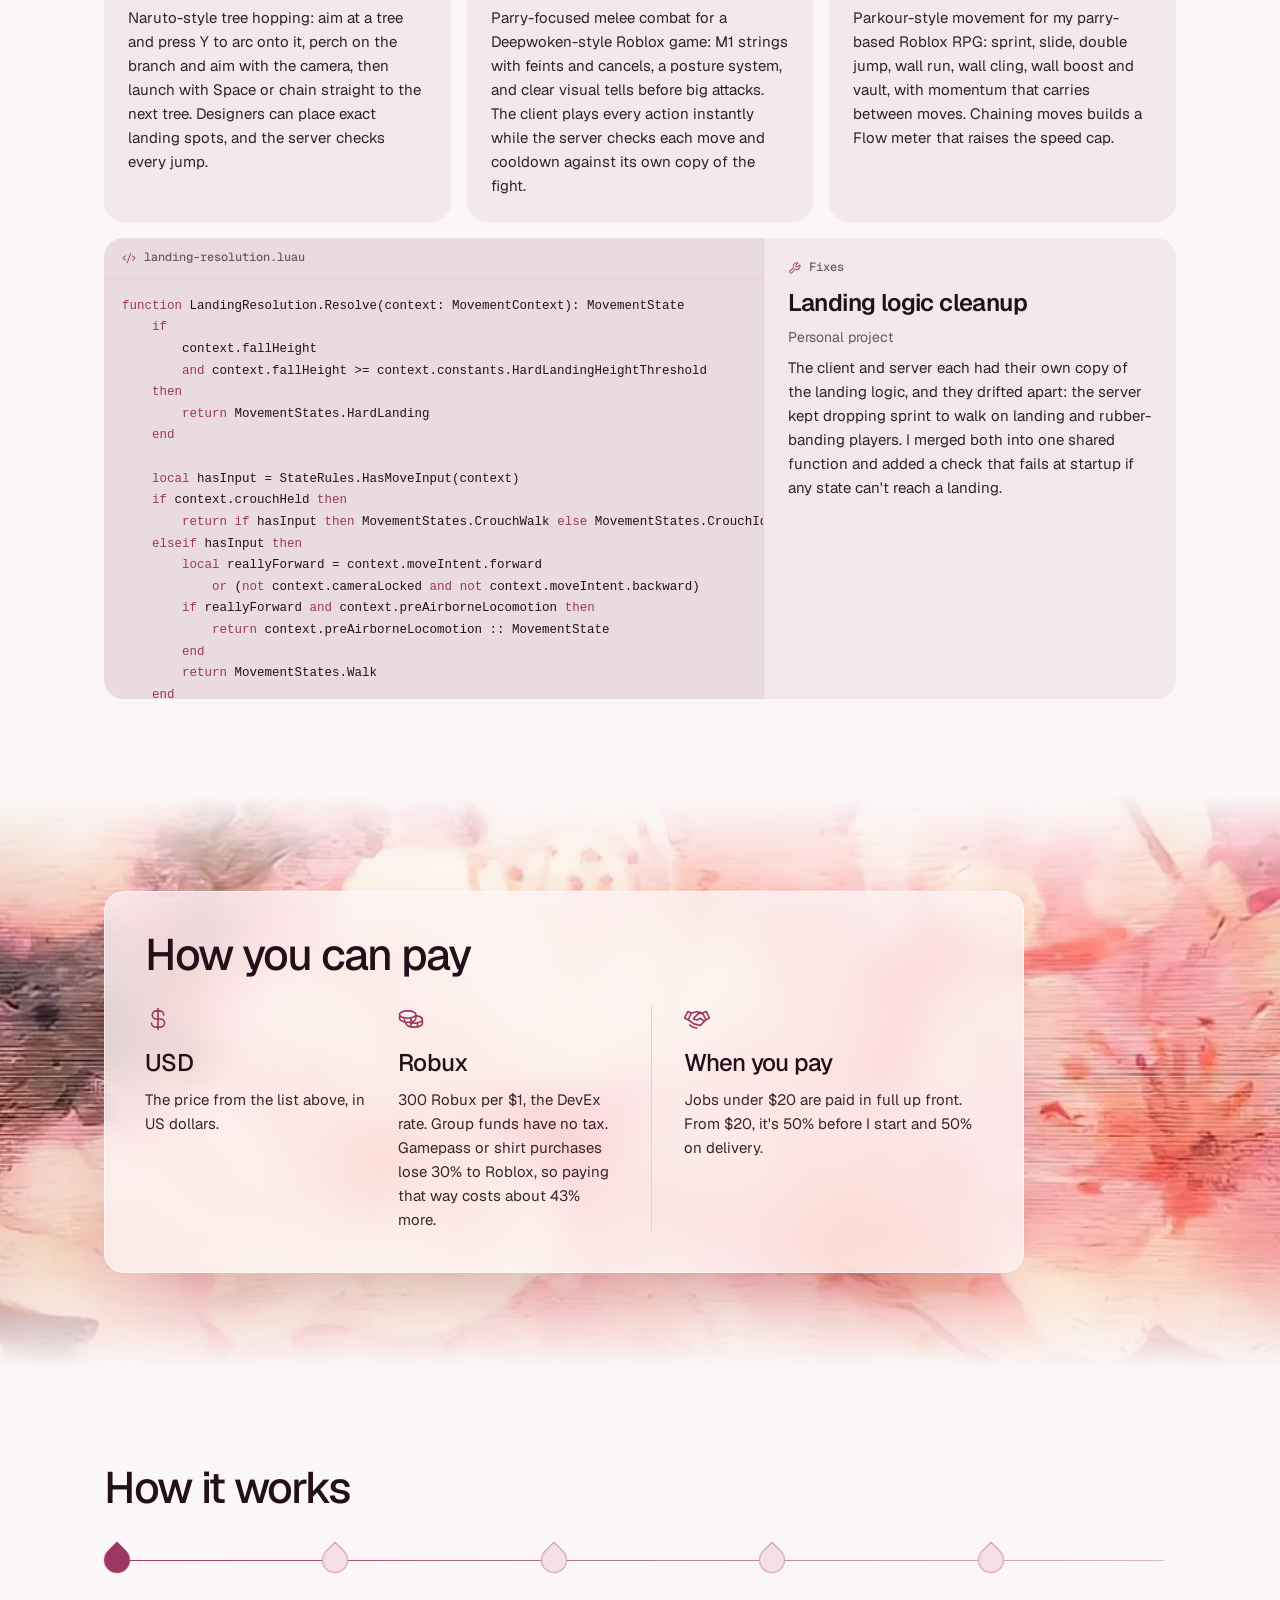
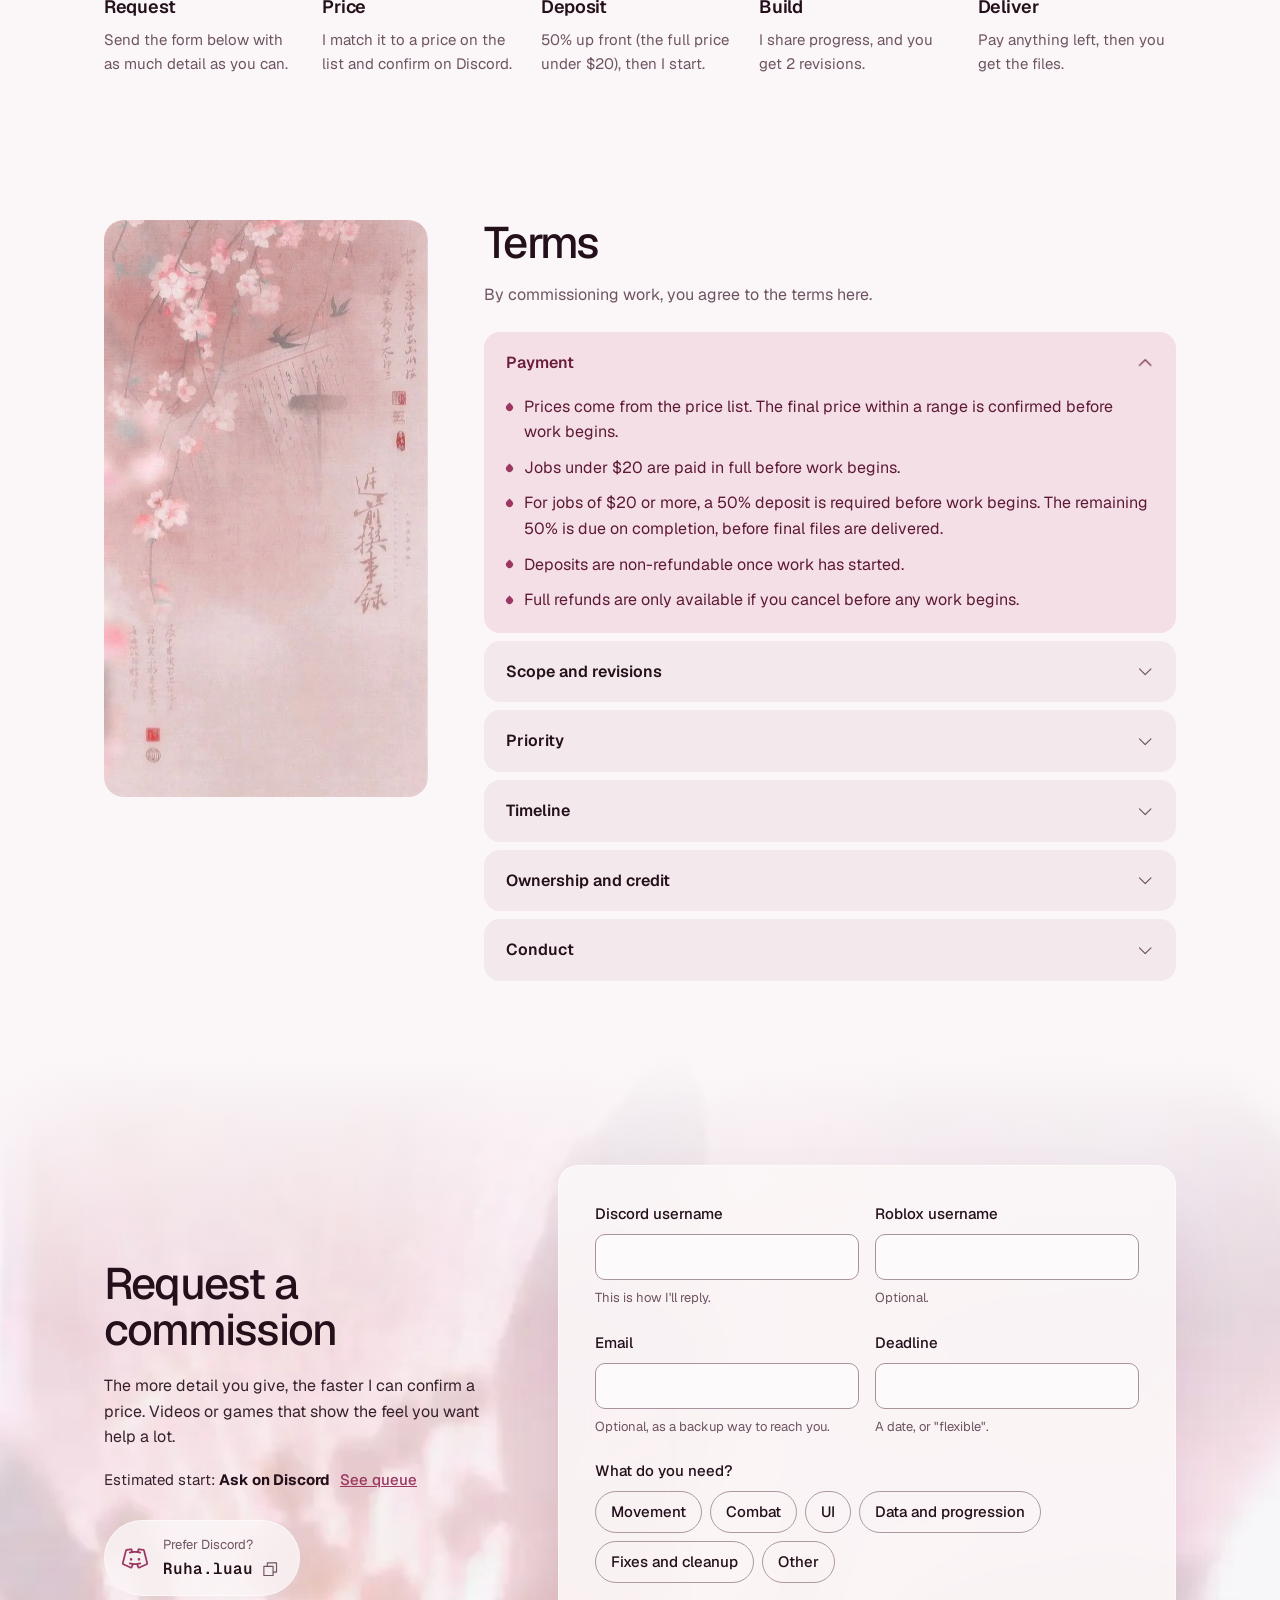
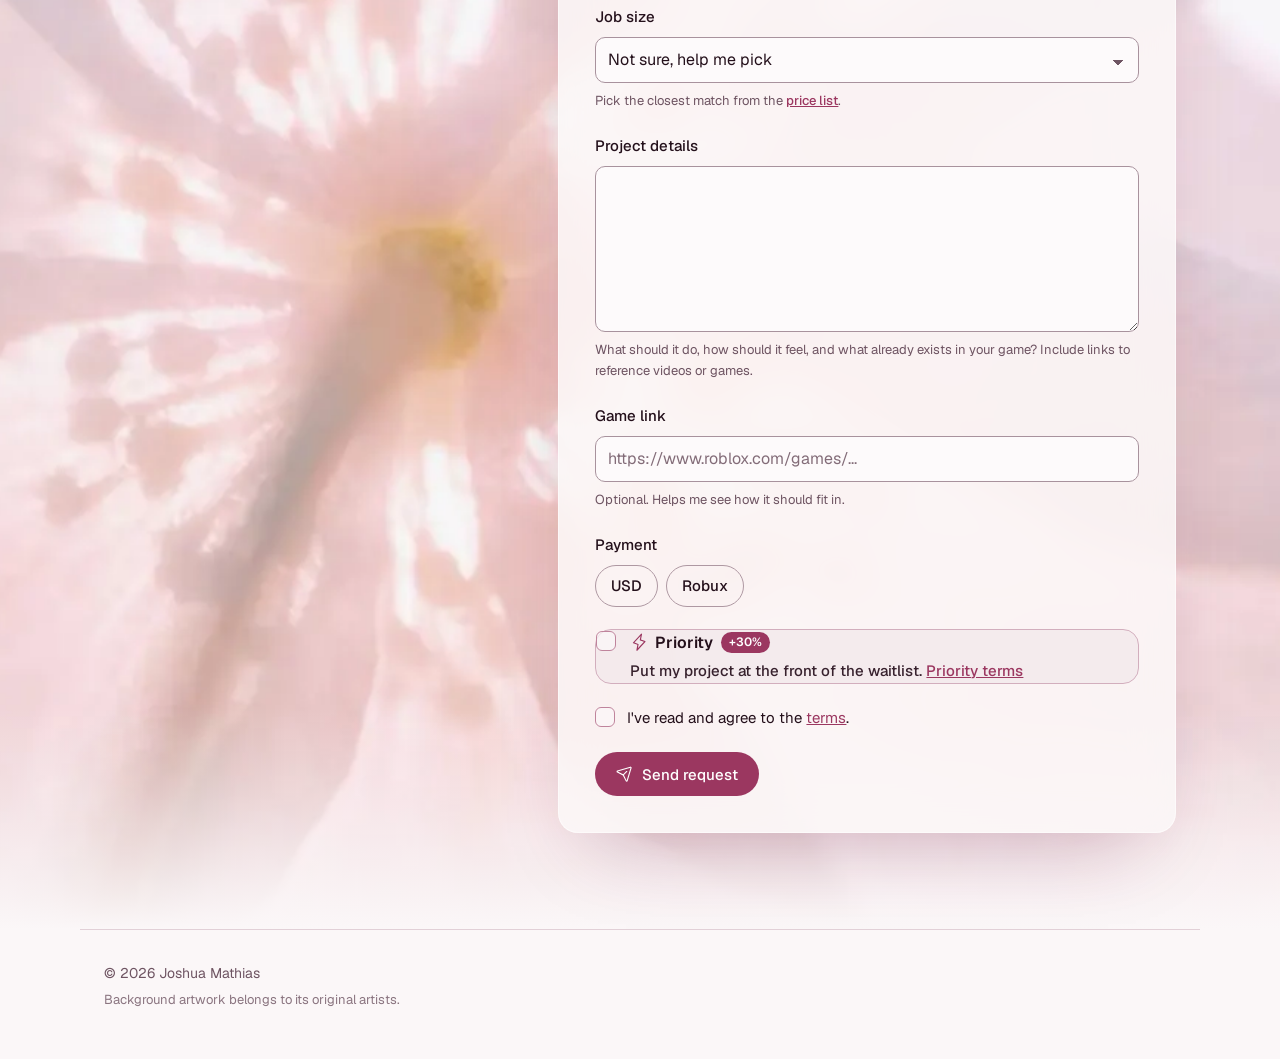
==== commit a36241f8: "Price Robux at 300 per dollar, the DevEx rate 100 Robux per dollar cashed out to about a third of th" ====
--- a/commissions.html
+++ b/commissions.html
@@ -144,7 +144,7 @@
             <div class="pay-opt">
               <svg class="icon" aria-hidden="true"><use href="assets/icons.svg#i-coins"/></svg>
               <h3>Robux</h3>
-              <p>About 100 Robux per $1. Roblox keeps 30% of gamepass and shirt sales, so paying that way costs about 43% more.</p>
+              <p><span data-robux-rate>300</span> Robux per $1, the DevEx rate. Group funds have no tax. Gamepass or shirt purchases lose 30% to Roblox, so paying that way costs about 43% more.</p>
             </div>
             <div class="pay-opt pay-opt--split">
               <svg class="icon" aria-hidden="true"><use href="assets/icons.svg#i-handshake"/></svg>
@@ -381,8 +381,8 @@
   <script src="assets/work-data.js" defer></script>
   <script src="assets/work.js" defer></script>
   <script src="assets/music.js" defer></script>
-  <script src="assets/prices-data.js?v=20261011" defer></script>
-  <script src="assets/prices.js?v=20261011" defer></script>
+  <script src="assets/prices-data.js?v=20261012" defer></script>
+  <script src="assets/prices.js?v=20261012" defer></script>
   <script src="assets/commissions.js?v=20261011" defer></script>
 </body>
 </html>
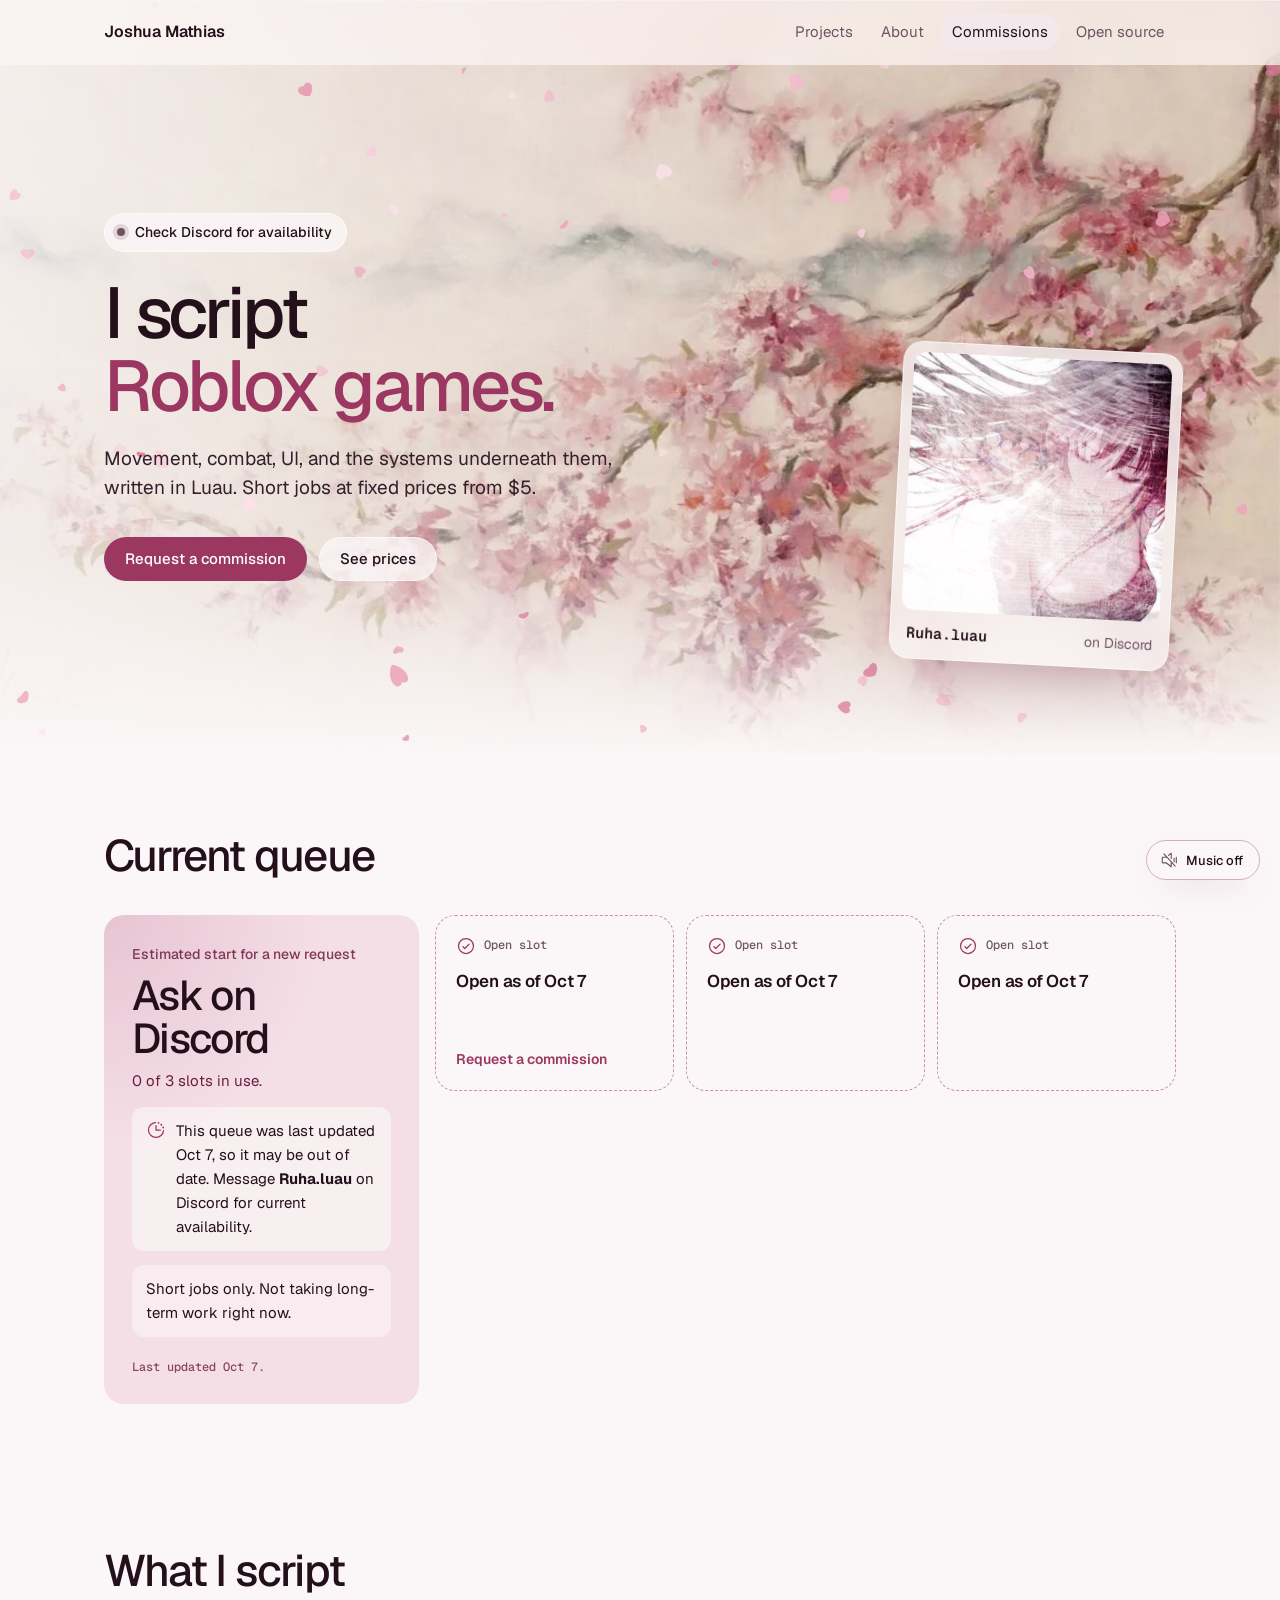
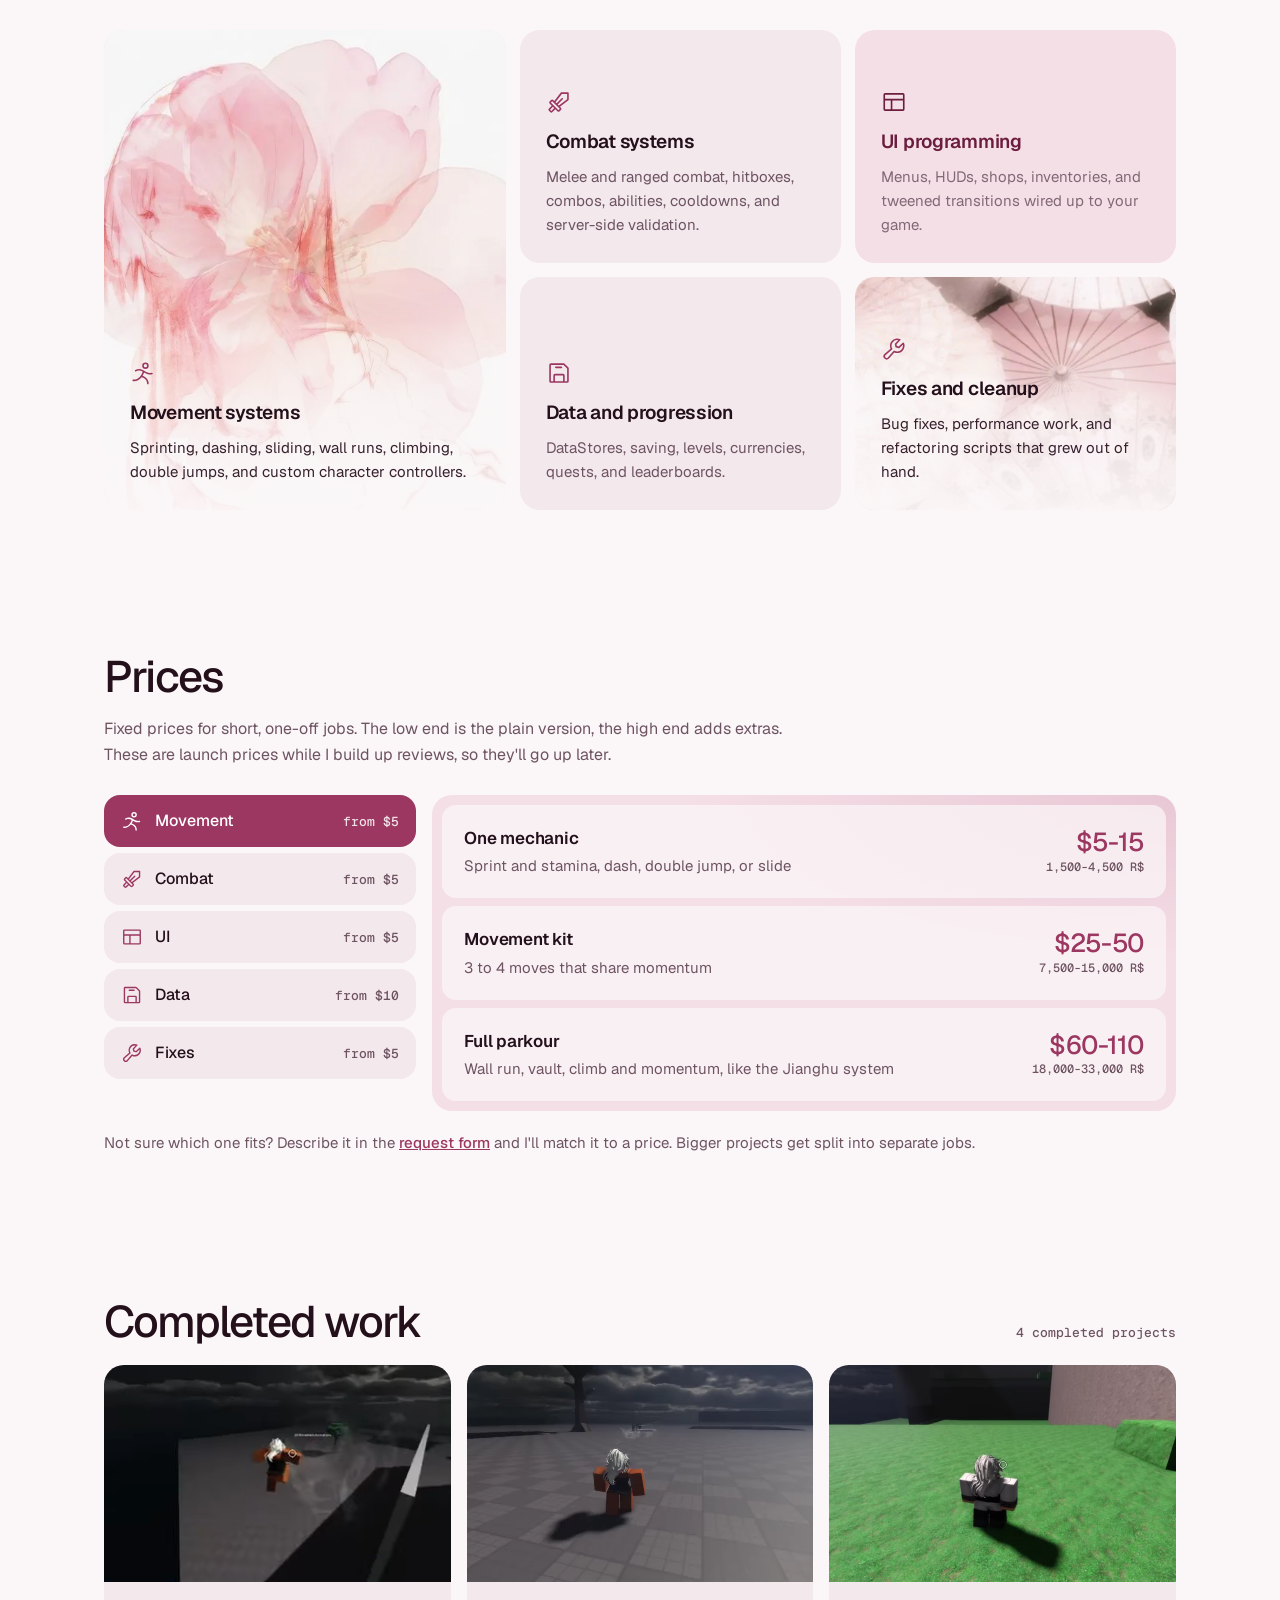
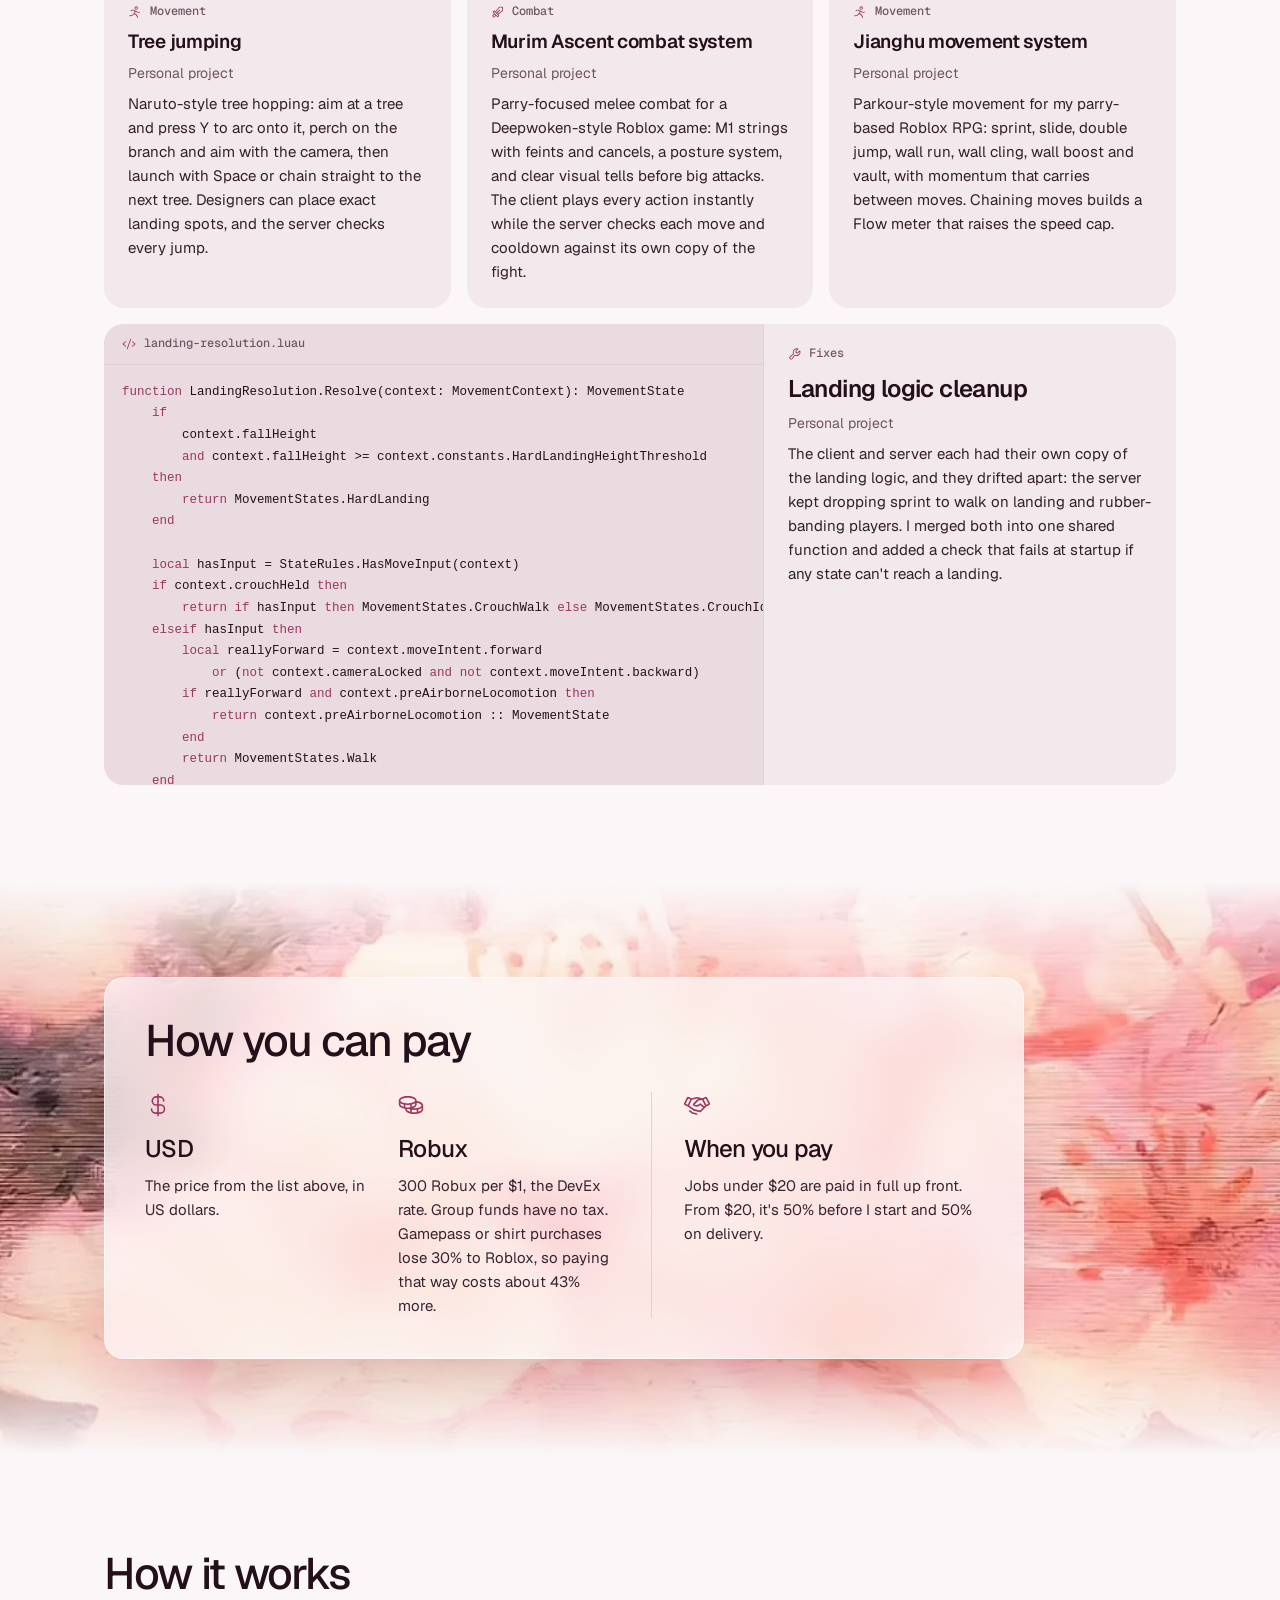
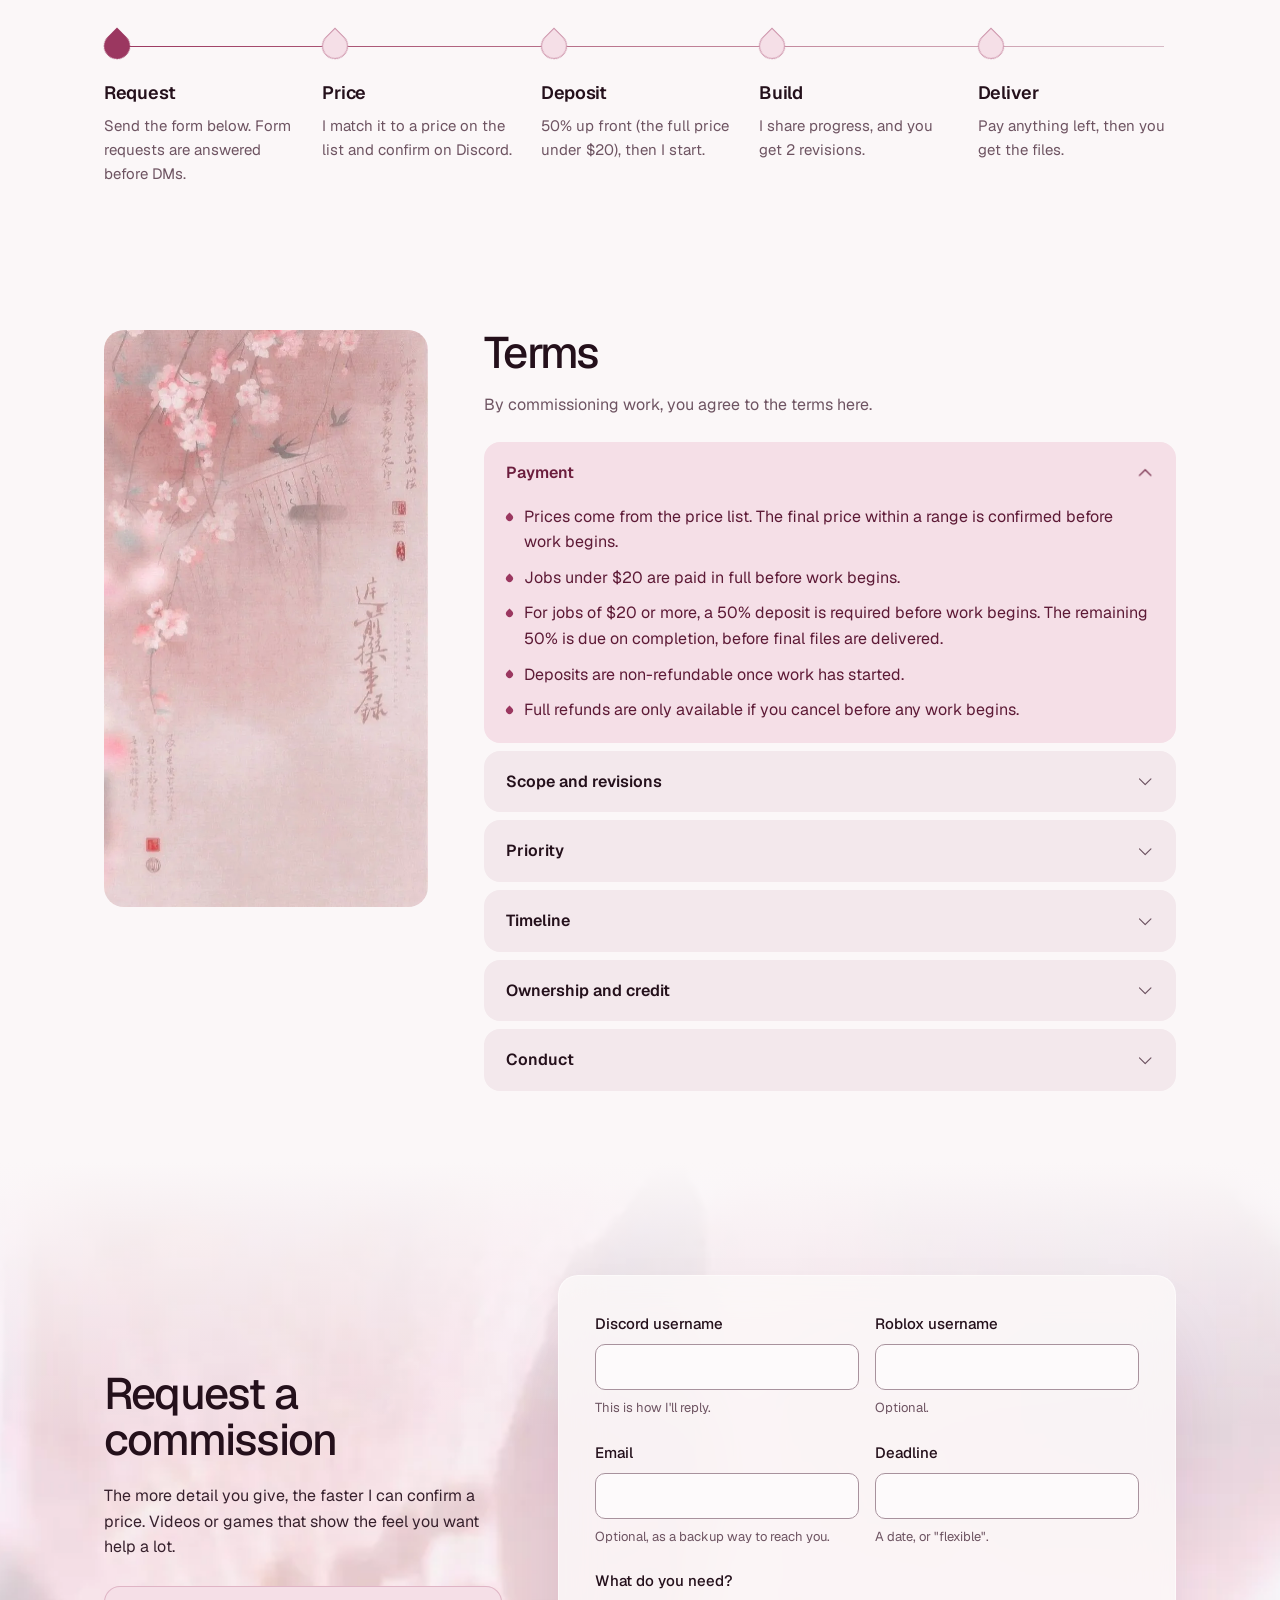
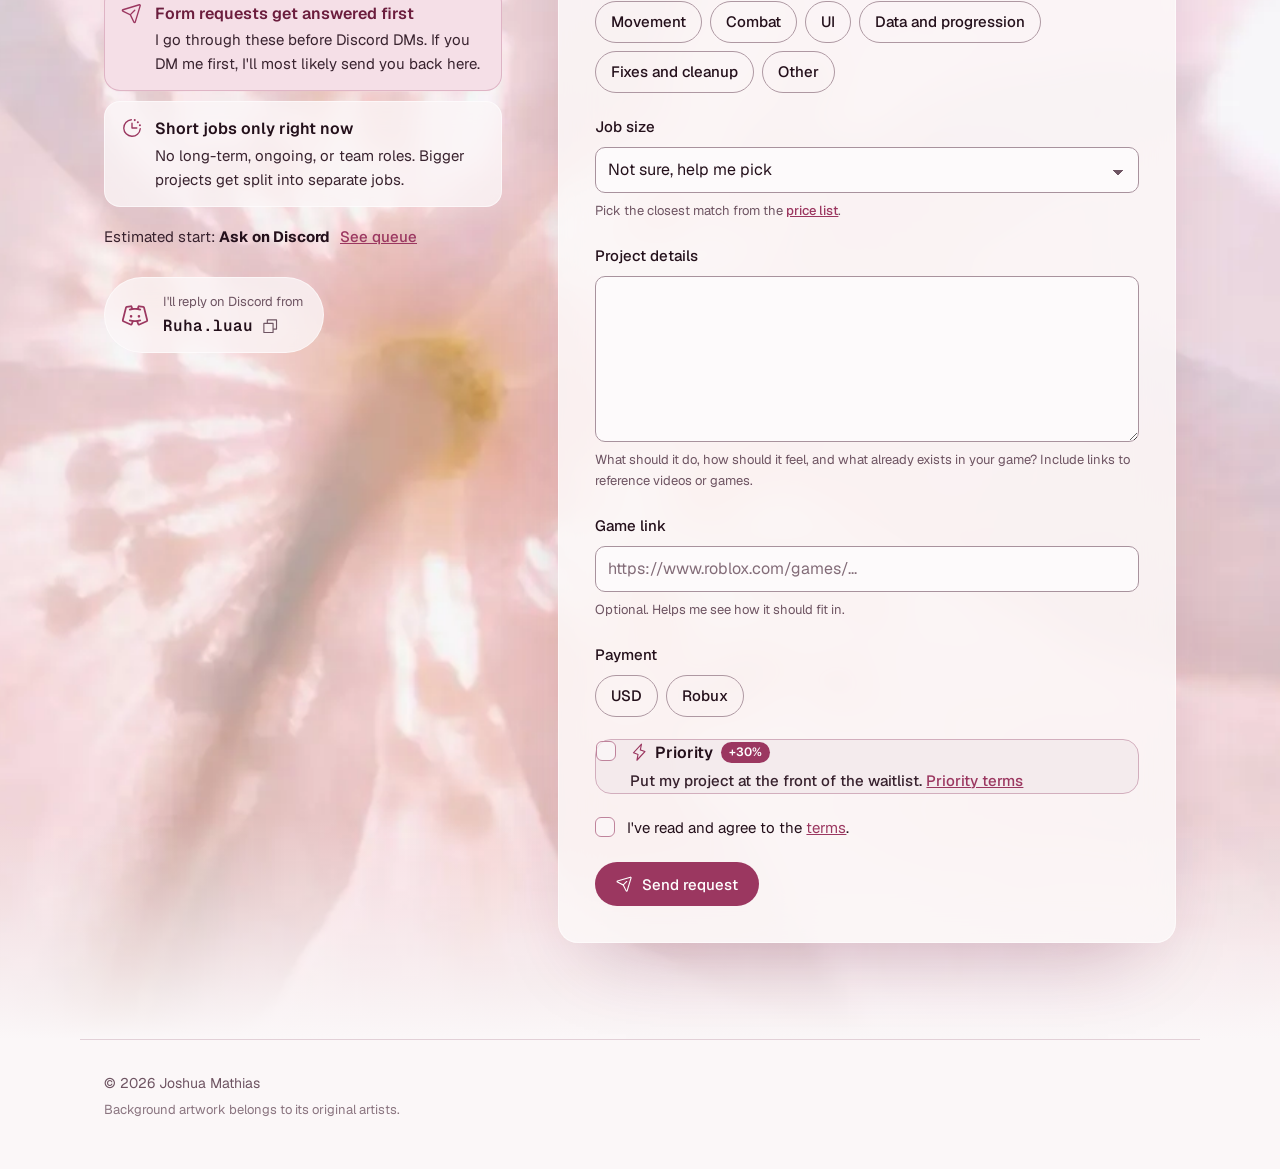
==== commit 126f5816: "Point commission requests to the form and say short jobs only The request section now leads with two" ====
--- a/commissions.html
+++ b/commissions.html
@@ -22,7 +22,7 @@
   <link rel="preload" href="assets/fonts/Geist-Variable.woff2" as="font" type="font/woff2" crossorigin>
   <link rel="preload" href="assets/img/sakura-branch.webp" as="image">
   <link rel="stylesheet" href="assets/style.css">
-  <link rel="stylesheet" href="assets/commissions.css?v=20261011">
+  <link rel="stylesheet" href="assets/commissions.css?v=20261012">
   <script>document.documentElement.classList.add("js")</script>
 </head>
 <body class="art cpage">
@@ -51,7 +51,7 @@
         <div class="ch__copy">
           <p class="status" data-queue-status><span class="status__dot" aria-hidden="true"></span><span data-queue-status-text>Roblox scripting commissions</span></p>
           <h1 class="ch__title">I script <span>Roblox games.</span></h1>
-          <p class="ch__sub">Movement, combat, UI, and the systems underneath them, written in Luau. Fixed prices from <span data-price-from>$5</span>.</p>
+          <p class="ch__sub">Movement, combat, UI, and the systems underneath them, written in Luau. Short jobs at fixed prices from <span data-price-from>$5</span>.</p>
           <div class="hero__ctas">
             <a class="btn btn--primary" href="#request">Request a commission</a>
             <a class="btn btn--glass" href="#prices">See prices</a>
@@ -68,7 +68,7 @@
     <section class="section wrap reveal" id="queue" aria-labelledby="queue-title">
       <h2 class="c-title" id="queue-title">Current queue</h2>
       <div class="queue" id="queue-board" aria-live="polite">
-        <p class="queue__fallback">Message <strong>Ruha.luau</strong> on Discord for current availability.</p>
+        <p class="queue__fallback">Send a <a href="#request">request</a> and I'll confirm when I can start.</p>
       </div>
     </section>
 
@@ -115,7 +115,7 @@
       <h2 class="c-title" id="prices-title">Prices</h2>
       <p class="prices__intro">Fixed prices for short, one-off jobs. The low end is the plain version, the high end adds extras. <span data-price-launch hidden>These are launch prices while I build up reviews, so they'll go up later.</span></p>
       <div class="prices" id="prices-board" hidden></div>
-      <p class="queue__fallback" id="prices-fallback">Message <strong>Ruha.luau</strong> on Discord for prices.</p>
+      <p class="queue__fallback" id="prices-fallback">Describe your job in the <a href="#request">request form</a> and I'll send you a price.</p>
       <p class="prices__note">Not sure which one fits? Describe it in the <a href="#request">request form</a> and I'll match it to a price. Bigger projects get split into separate jobs.</p>
     </section>
 
@@ -160,7 +160,7 @@
     <section class="section wrap reveal" aria-labelledby="process-title">
       <h2 class="c-title" id="process-title">How it works</h2>
       <ol class="path">
-        <li><span class="path__mark" aria-hidden="true"></span><strong>Request</strong><span>Send the form below with as much detail as you can.</span></li>
+        <li><span class="path__mark" aria-hidden="true"></span><strong>Request</strong><span>Send the form below. Form requests are answered before DMs.</span></li>
         <li><span class="path__mark" aria-hidden="true"></span><strong>Price</strong><span>I match it to a price on the list and confirm on Discord.</span></li>
         <li><span class="path__mark" aria-hidden="true"></span><strong>Deposit</strong><span>50% up front (the full price under $20), then I start.</span></li>
         <li><span class="path__mark" aria-hidden="true"></span><strong>Build</strong><span>I share progress, and you get 2 revisions.</span></li>
@@ -241,11 +241,21 @@
         <div class="req__intro">
           <h2 class="c-title" id="request-title">Request a commission</h2>
           <p>The more detail you give, the faster I can confirm a price. Videos or games that show the feel you want help a lot.</p>
-          <p class="req__estimate">Estimated start: <strong data-queue-estimate>ask on Discord</strong> <a href="#queue">See queue</a></p>
+          <ul class="req__rules">
+            <li>
+              <svg class="icon" aria-hidden="true"><use href="assets/icons.svg#i-paper-plane-tilt"/></svg>
+              <div><strong>Form requests get answered first</strong><span>I go through these before Discord DMs. If you DM me first, I'll most likely send you back here.</span></div>
+            </li>
+            <li>
+              <svg class="icon" aria-hidden="true"><use href="assets/icons.svg#i-clock-countdown"/></svg>
+              <div><strong>Short jobs only right now</strong><span>No long-term, ongoing, or team roles. Bigger projects get split into separate jobs.</span></div>
+            </li>
+          </ul>
+          <p class="req__estimate">Estimated start: <strong data-queue-estimate>see the queue</strong> <a href="#queue">See queue</a></p>
           <div class="discord">
             <svg class="icon" aria-hidden="true"><use href="assets/icons.svg#i-discord-logo"/></svg>
             <div>
-              <span class="discord__label">Prefer Discord?</span>
+              <span class="discord__label">I'll reply on Discord from</span>
               <button class="discord__copy copy" type="button" data-copy="Ruha.luau">
                 <span class="copy__label">Ruha.luau</span>
                 <svg class="icon copy__icon" aria-hidden="true"><use href="assets/icons.svg#i-copy"/></svg>
@@ -376,7 +386,7 @@
 
   <script src="assets/main.js" defer></script>
   <script src="assets/engine.js" defer></script>
-  <script src="assets/queue-data.js" defer></script>
+  <script src="assets/queue-data.js?v=20261012" defer></script>
   <script src="assets/queue.js" defer></script>
   <script src="assets/work-data.js" defer></script>
   <script src="assets/work.js" defer></script>
--- a/assets/commissions.css
+++ b/assets/commissions.css
@@ -708,3 +708,19 @@
   .tier { grid-template-columns: 1fr; padding: 18px; }
   .tier__price { justify-items: start; text-align: left; grid-auto-flow: column; justify-content: start; align-items: baseline; gap: 10px; }
 }
+
+/* ---------- Request rules: form-first and short-jobs notes above the estimate ---------- */
+.req__rules { margin-top: 26px; display: grid; gap: 10px; max-width: 44ch; }
+.req__rules li {
+  display: grid; grid-template-columns: 22px 1fr; gap: 12px; align-items: start;
+  padding: 14px 16px; border-radius: 16px;
+  background: var(--sheet); border: 1px solid var(--sheet-line);
+  -webkit-backdrop-filter: blur(12px); backdrop-filter: blur(12px);
+}
+.req__rules li:first-child { background: var(--accent-soft); border-color: color-mix(in srgb, var(--accent) 25%, transparent); }
+.req__rules .icon { width: 22px; height: 22px; margin-top: 1px; color: var(--accent); }
+.req__rules strong { display: block; font-weight: 600; color: var(--text); }
+.req__rules li:first-child strong { color: var(--accent-soft-ink); }
+.req__rules span { display: block; margin-top: 2px; font-size: 0.9375rem; color: color-mix(in srgb, var(--text) 72%, var(--muted)); }
+@media (prefers-reduced-transparency: reduce) { .req__rules li { background: var(--bg); } }
+.queue__fallback a { color: var(--accent); font-weight: 500; }
